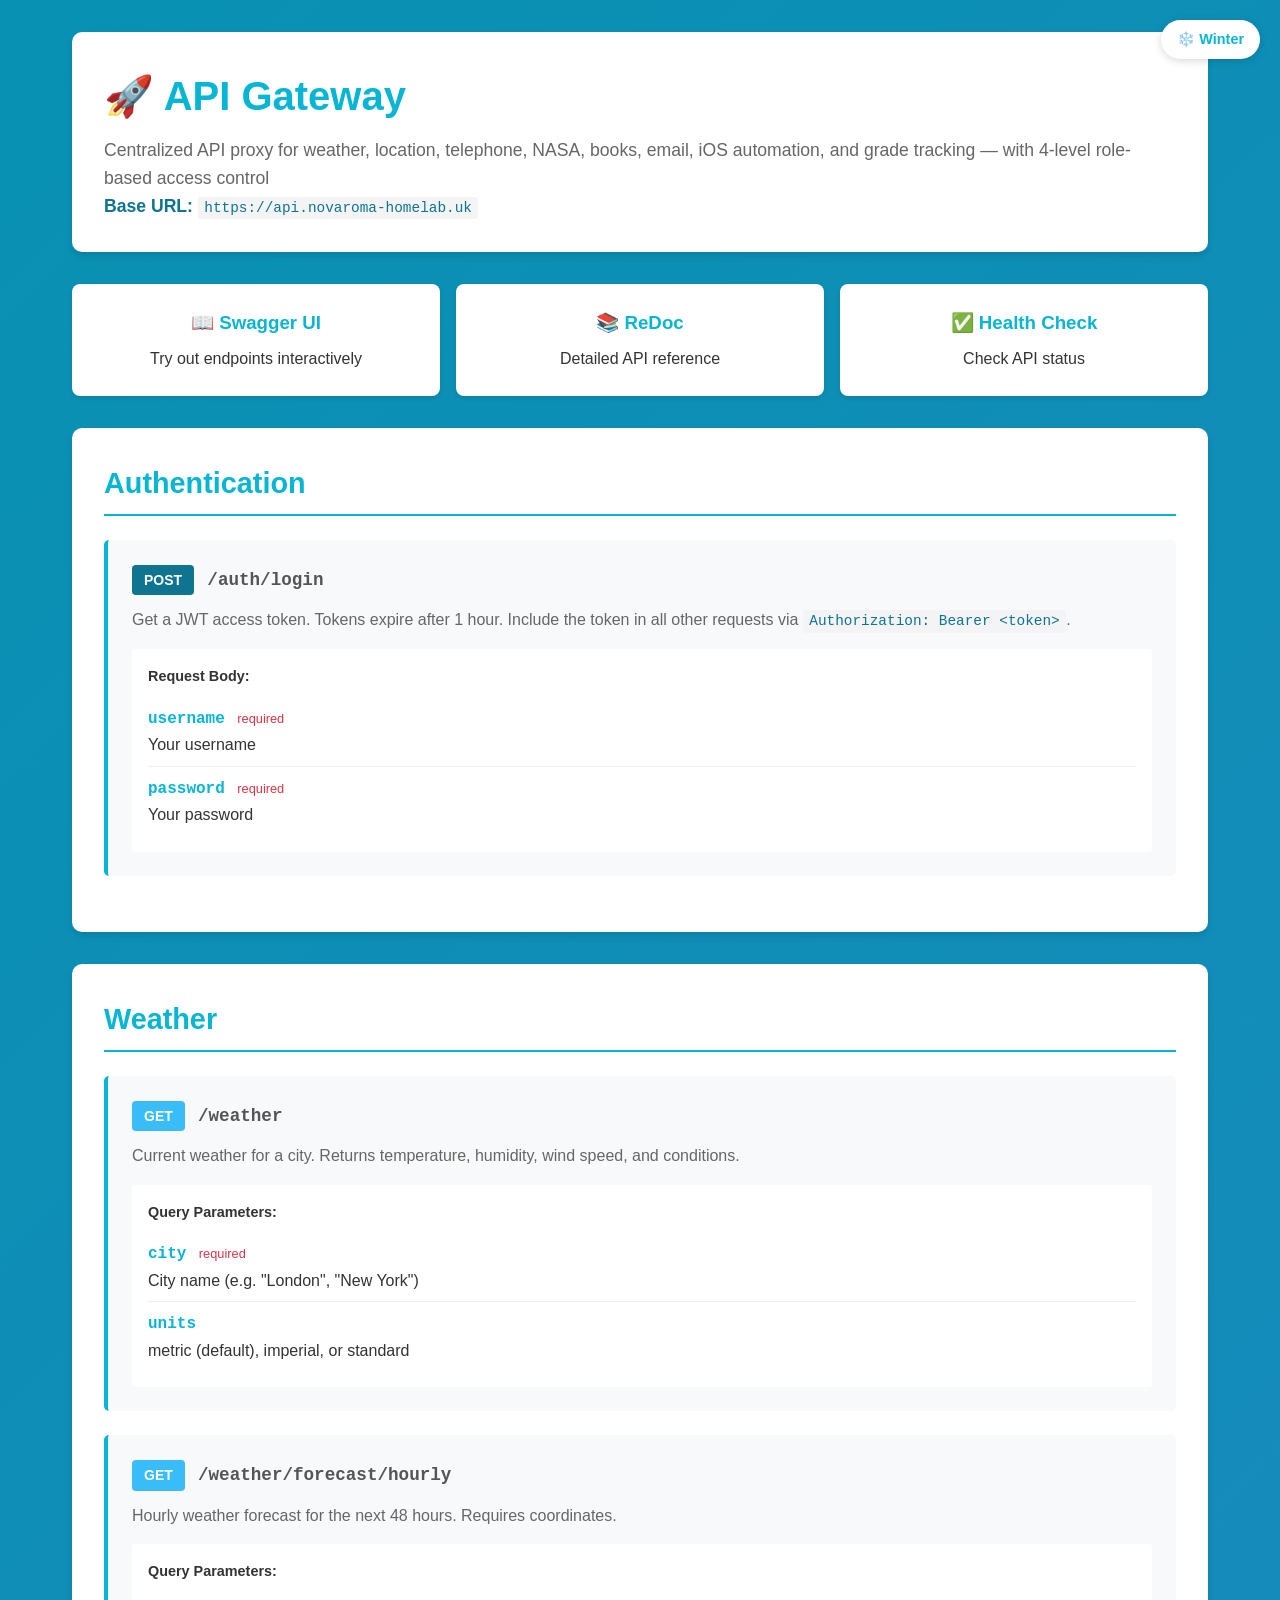
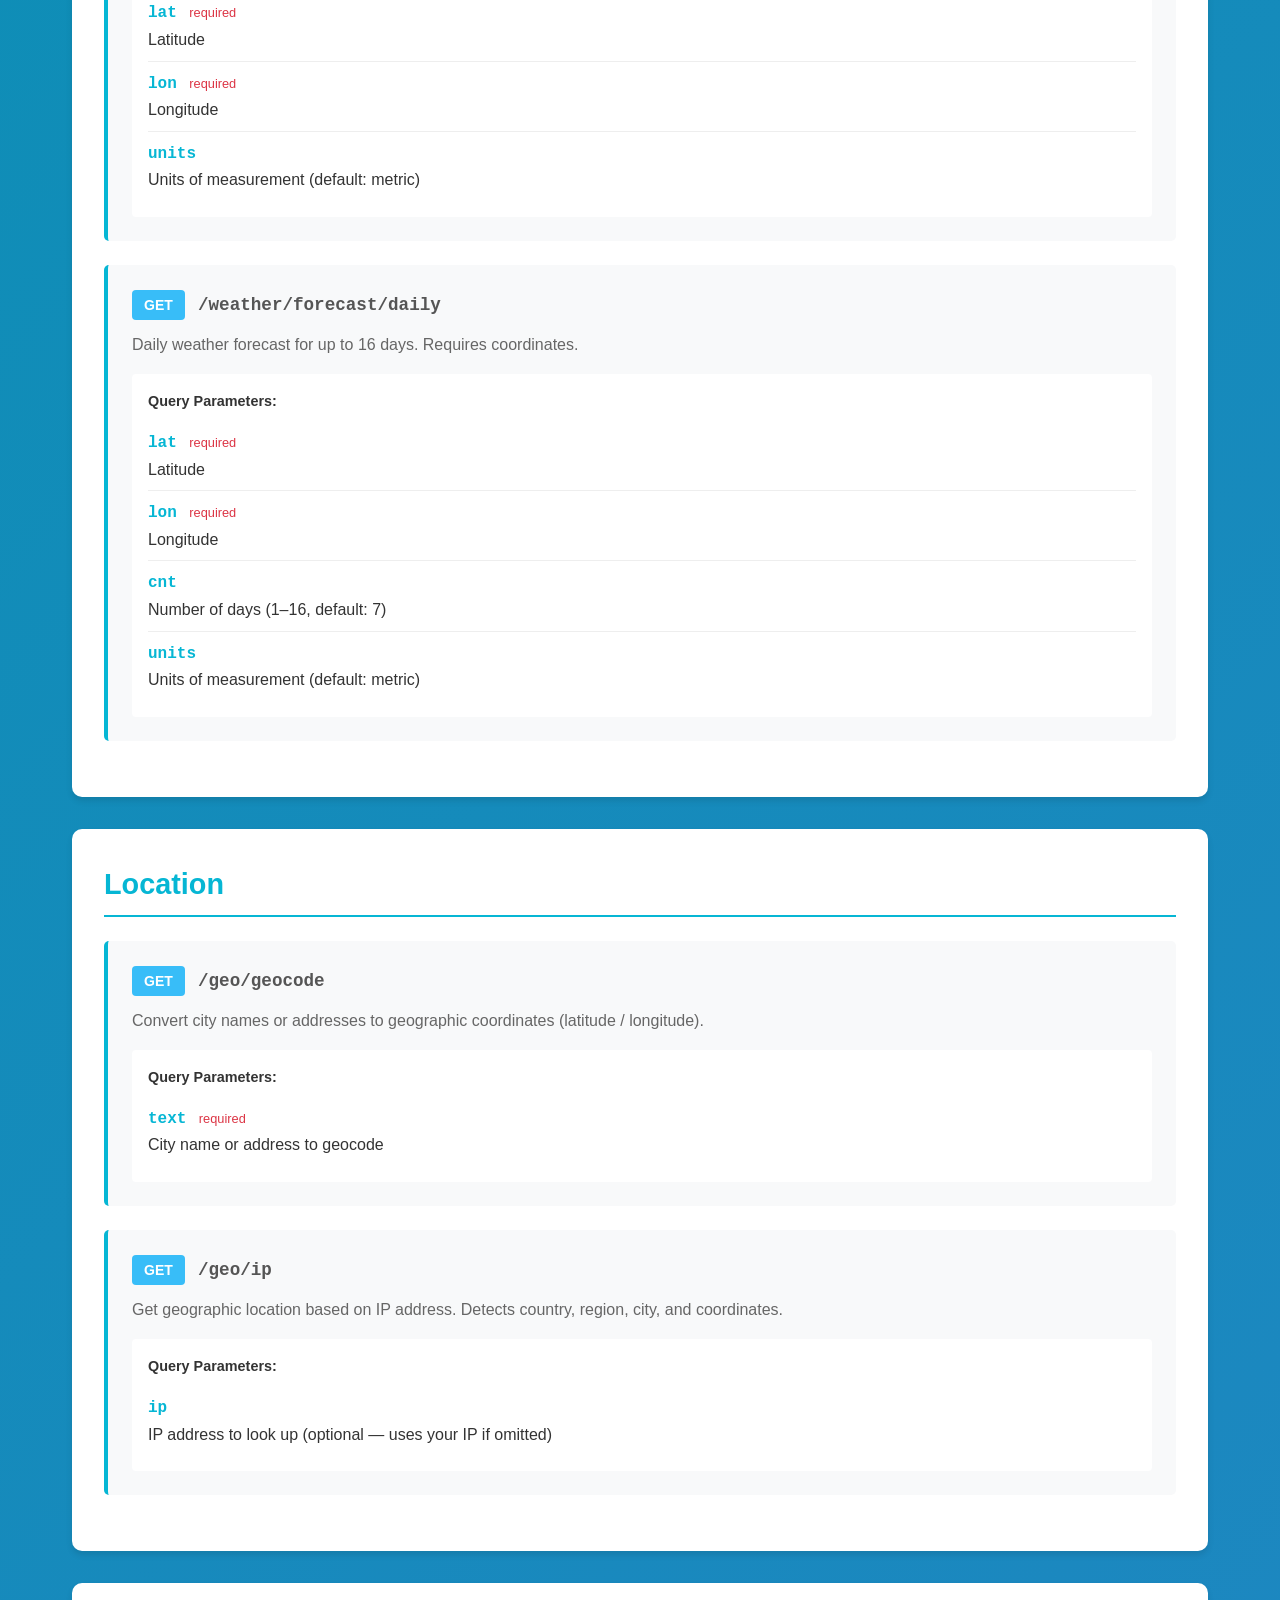
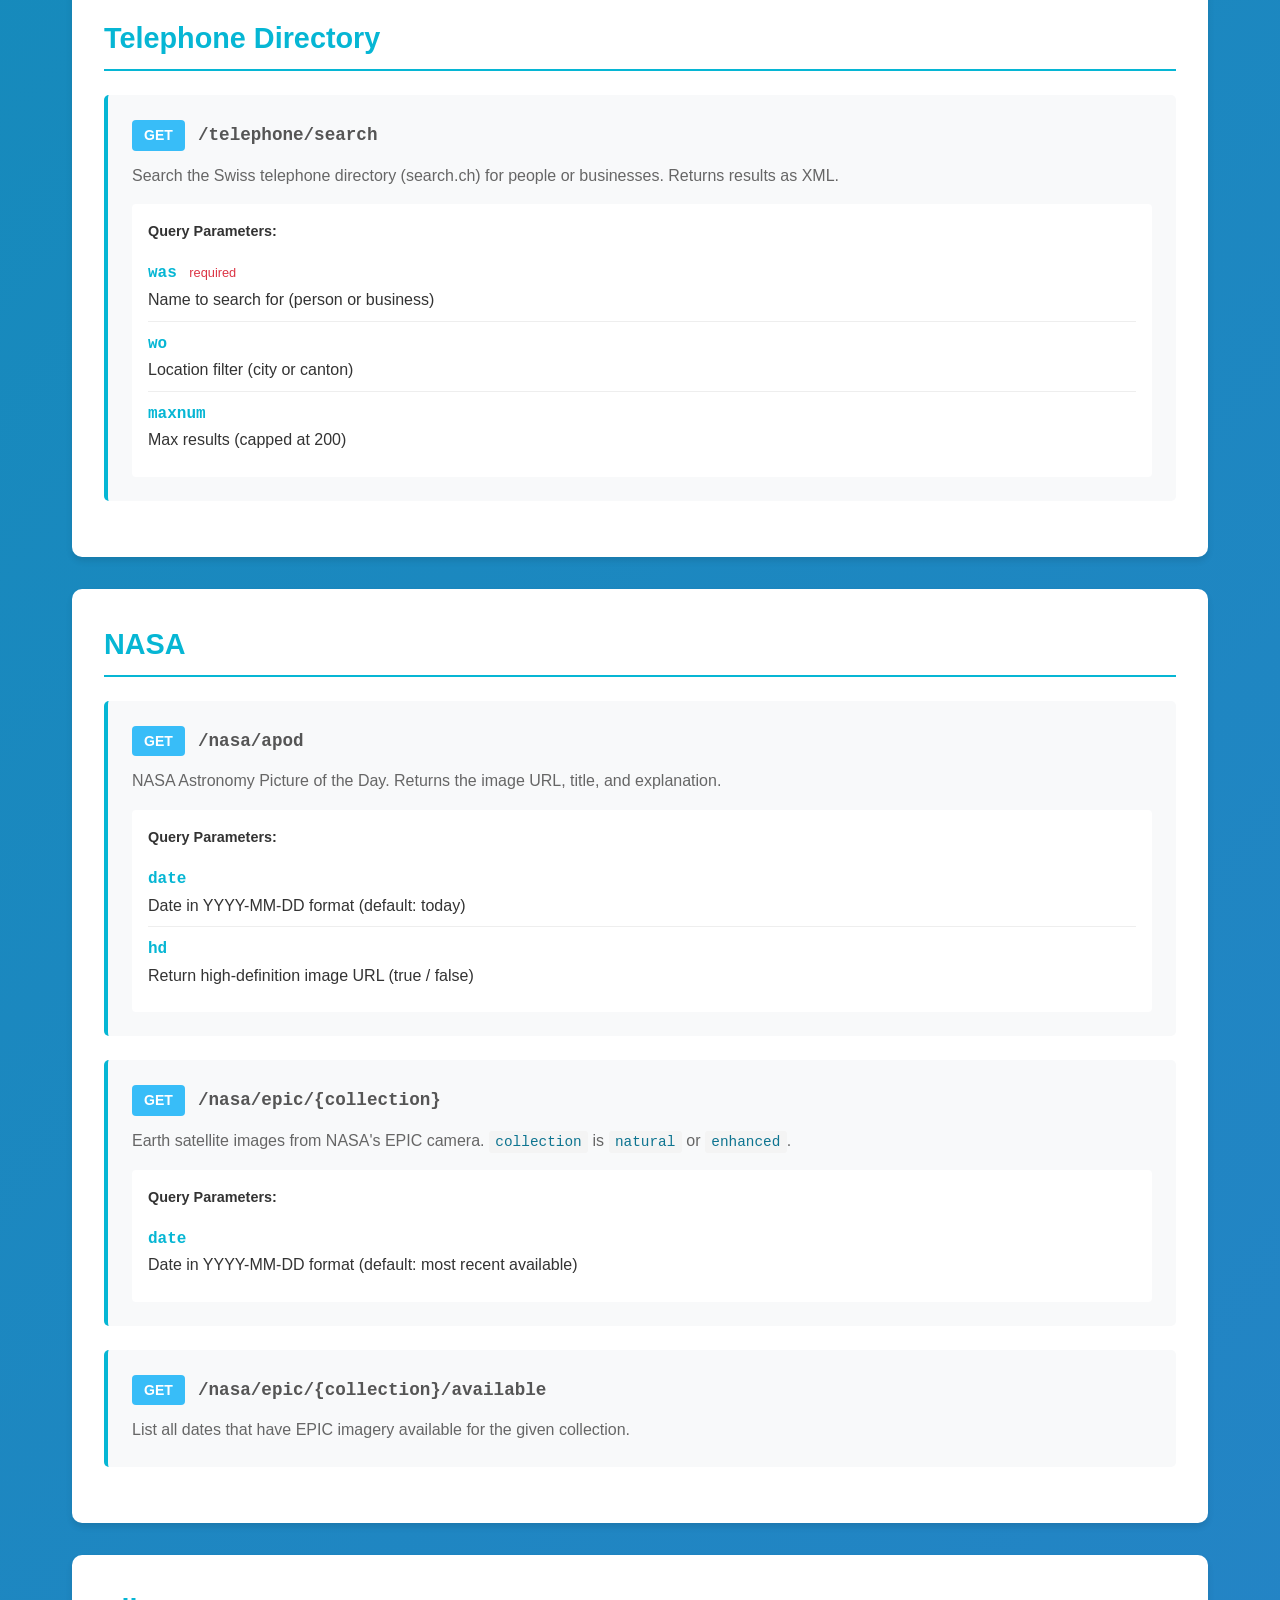
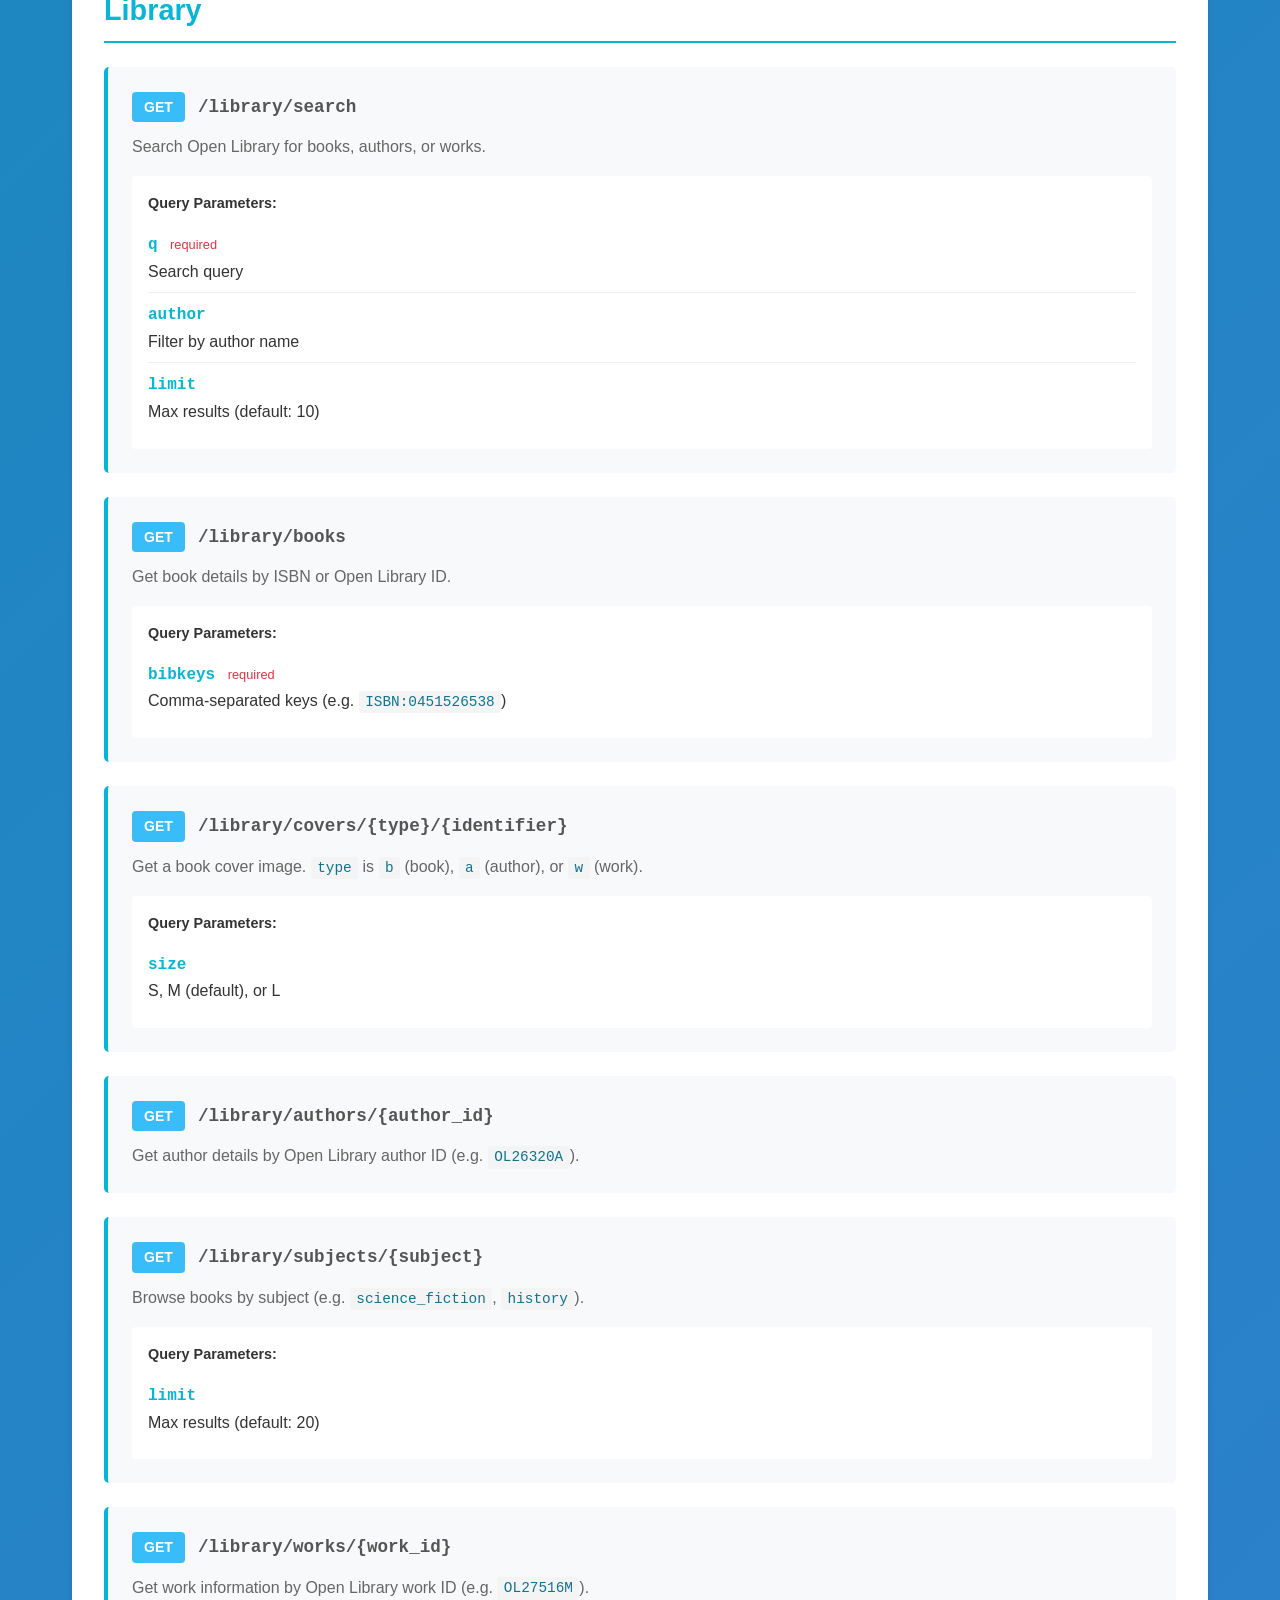
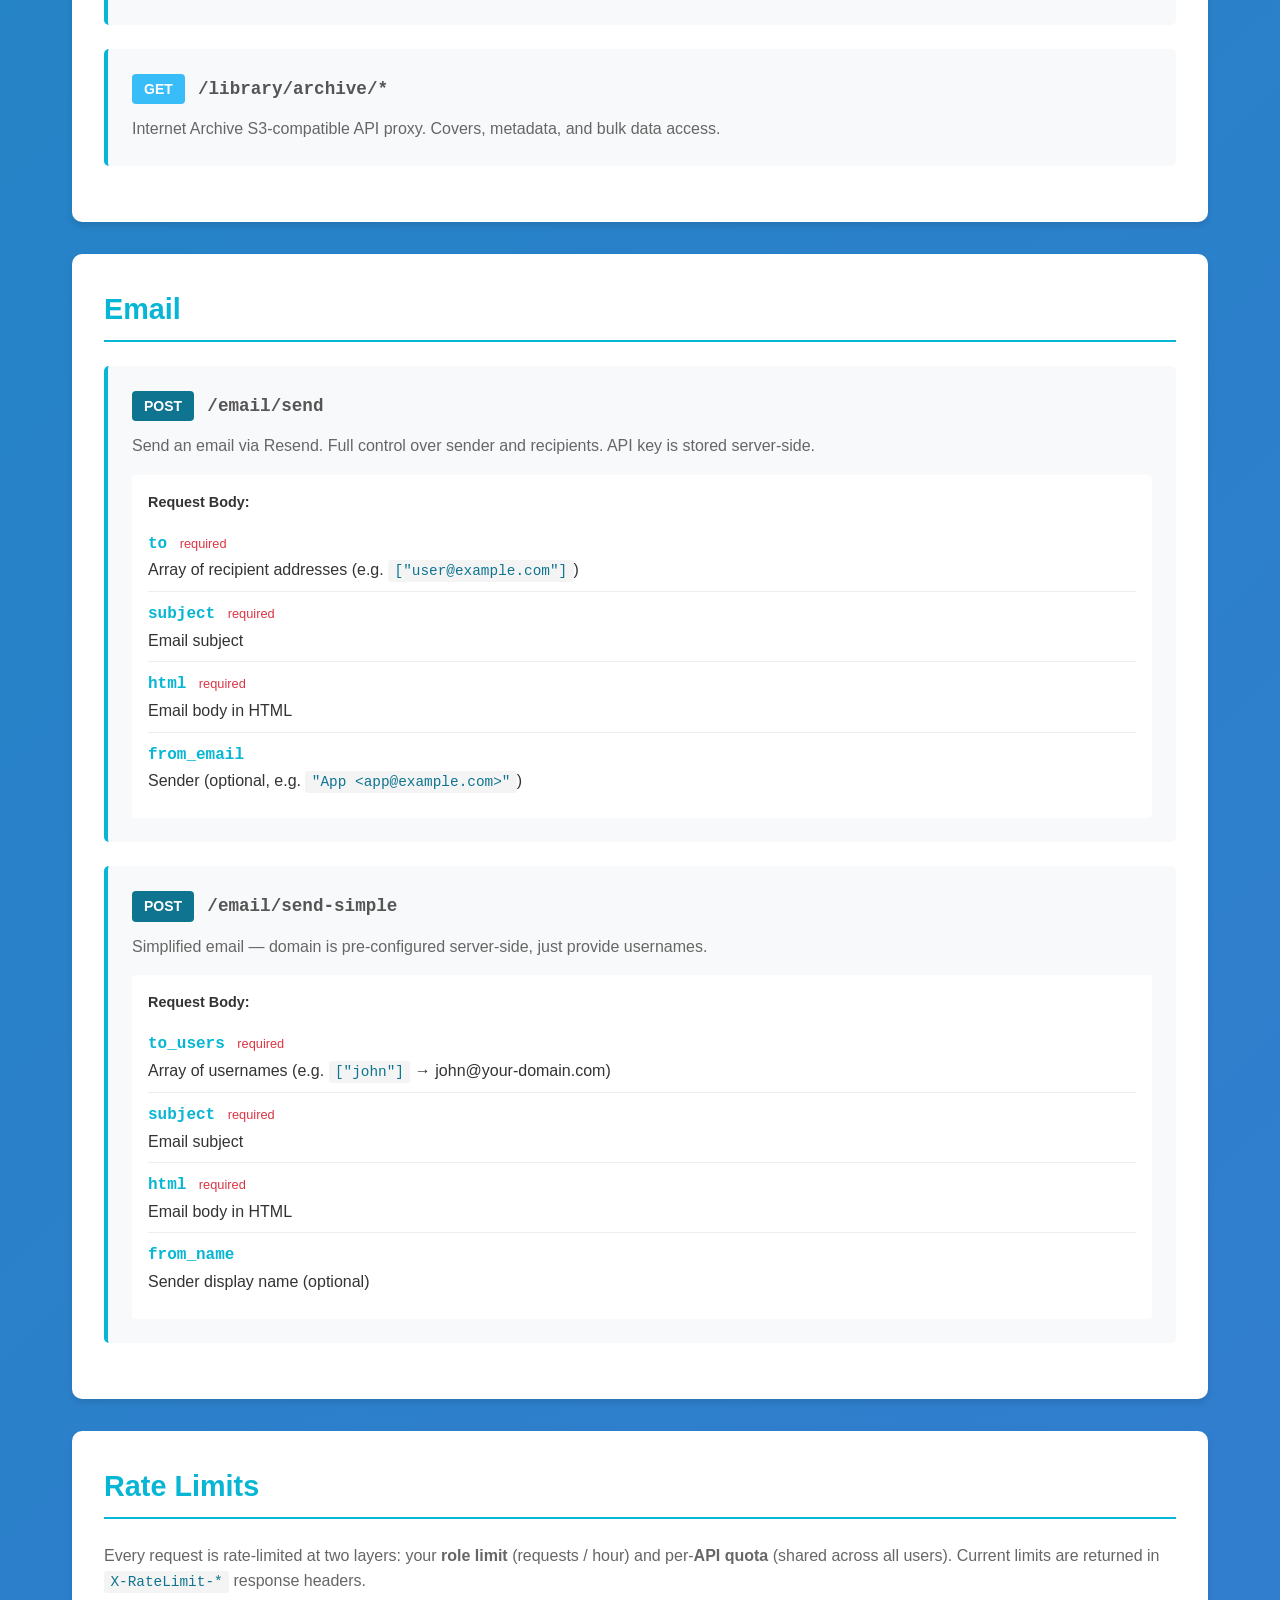
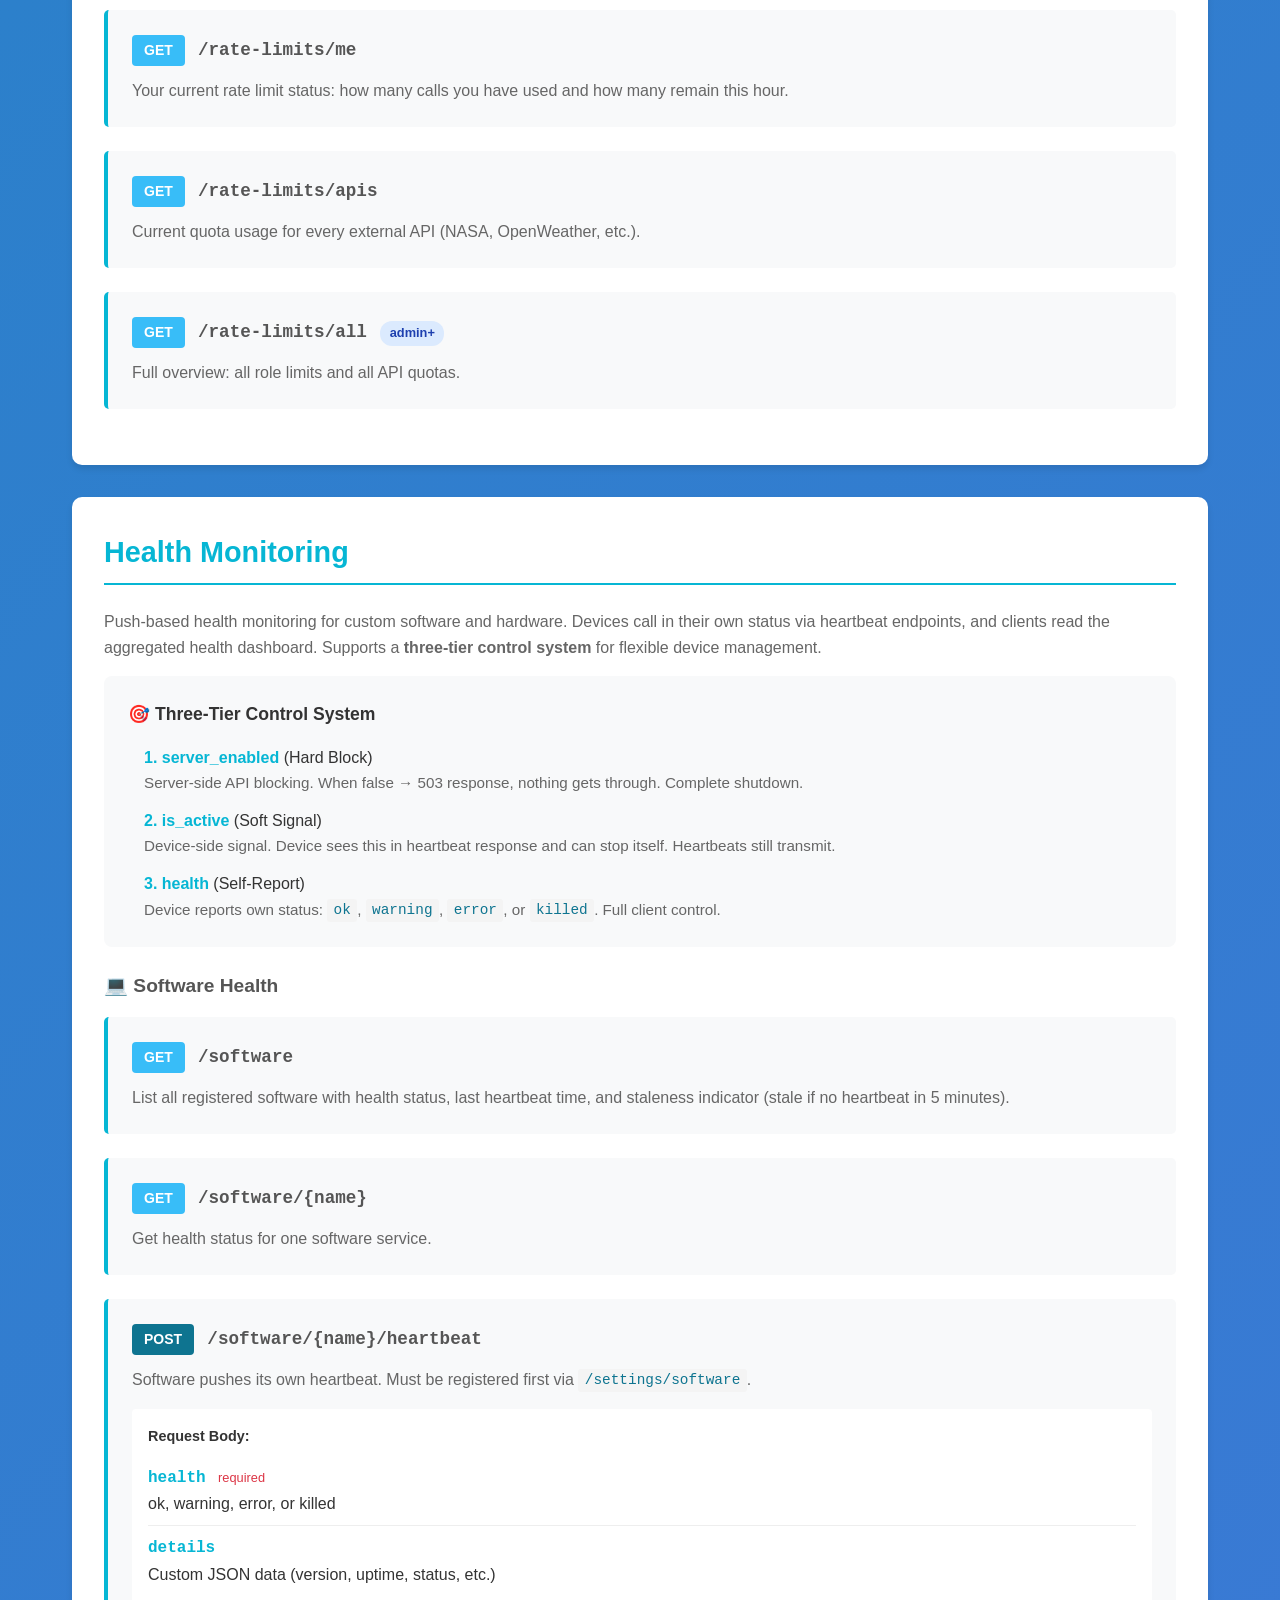
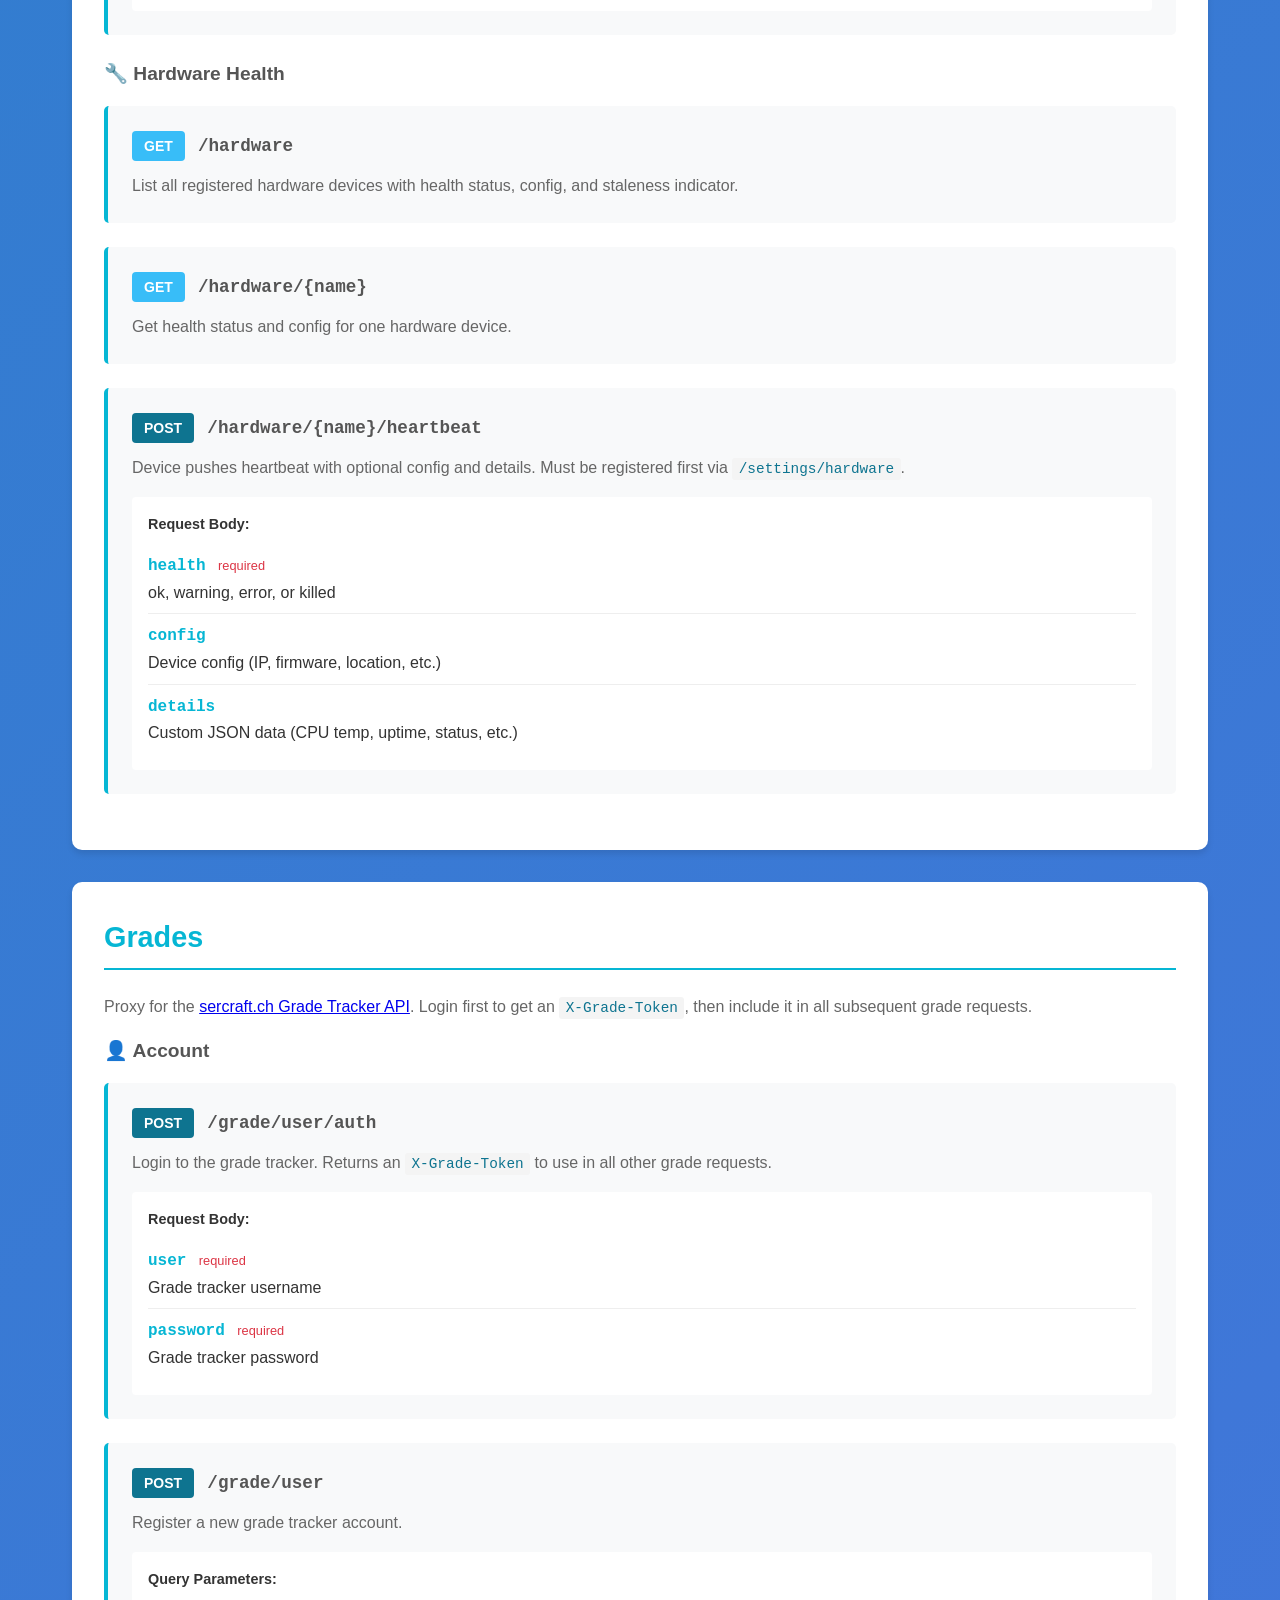
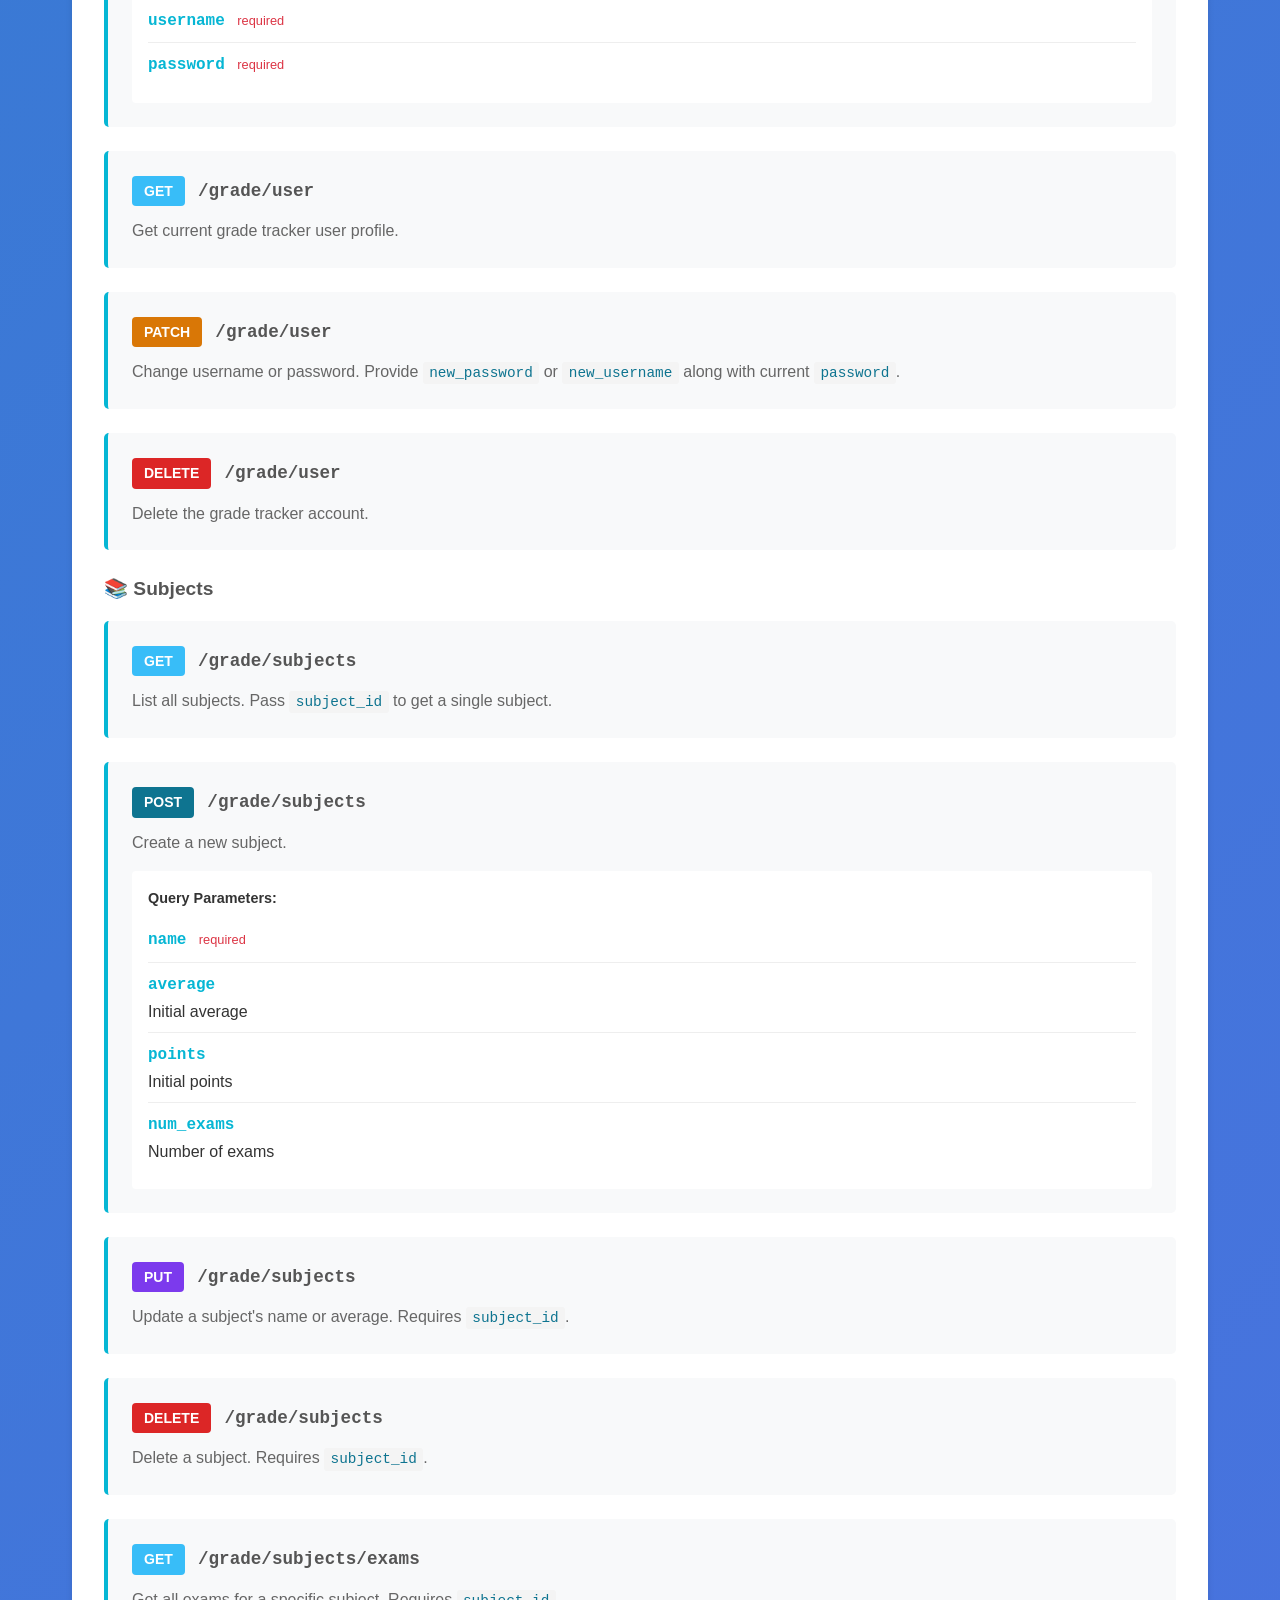
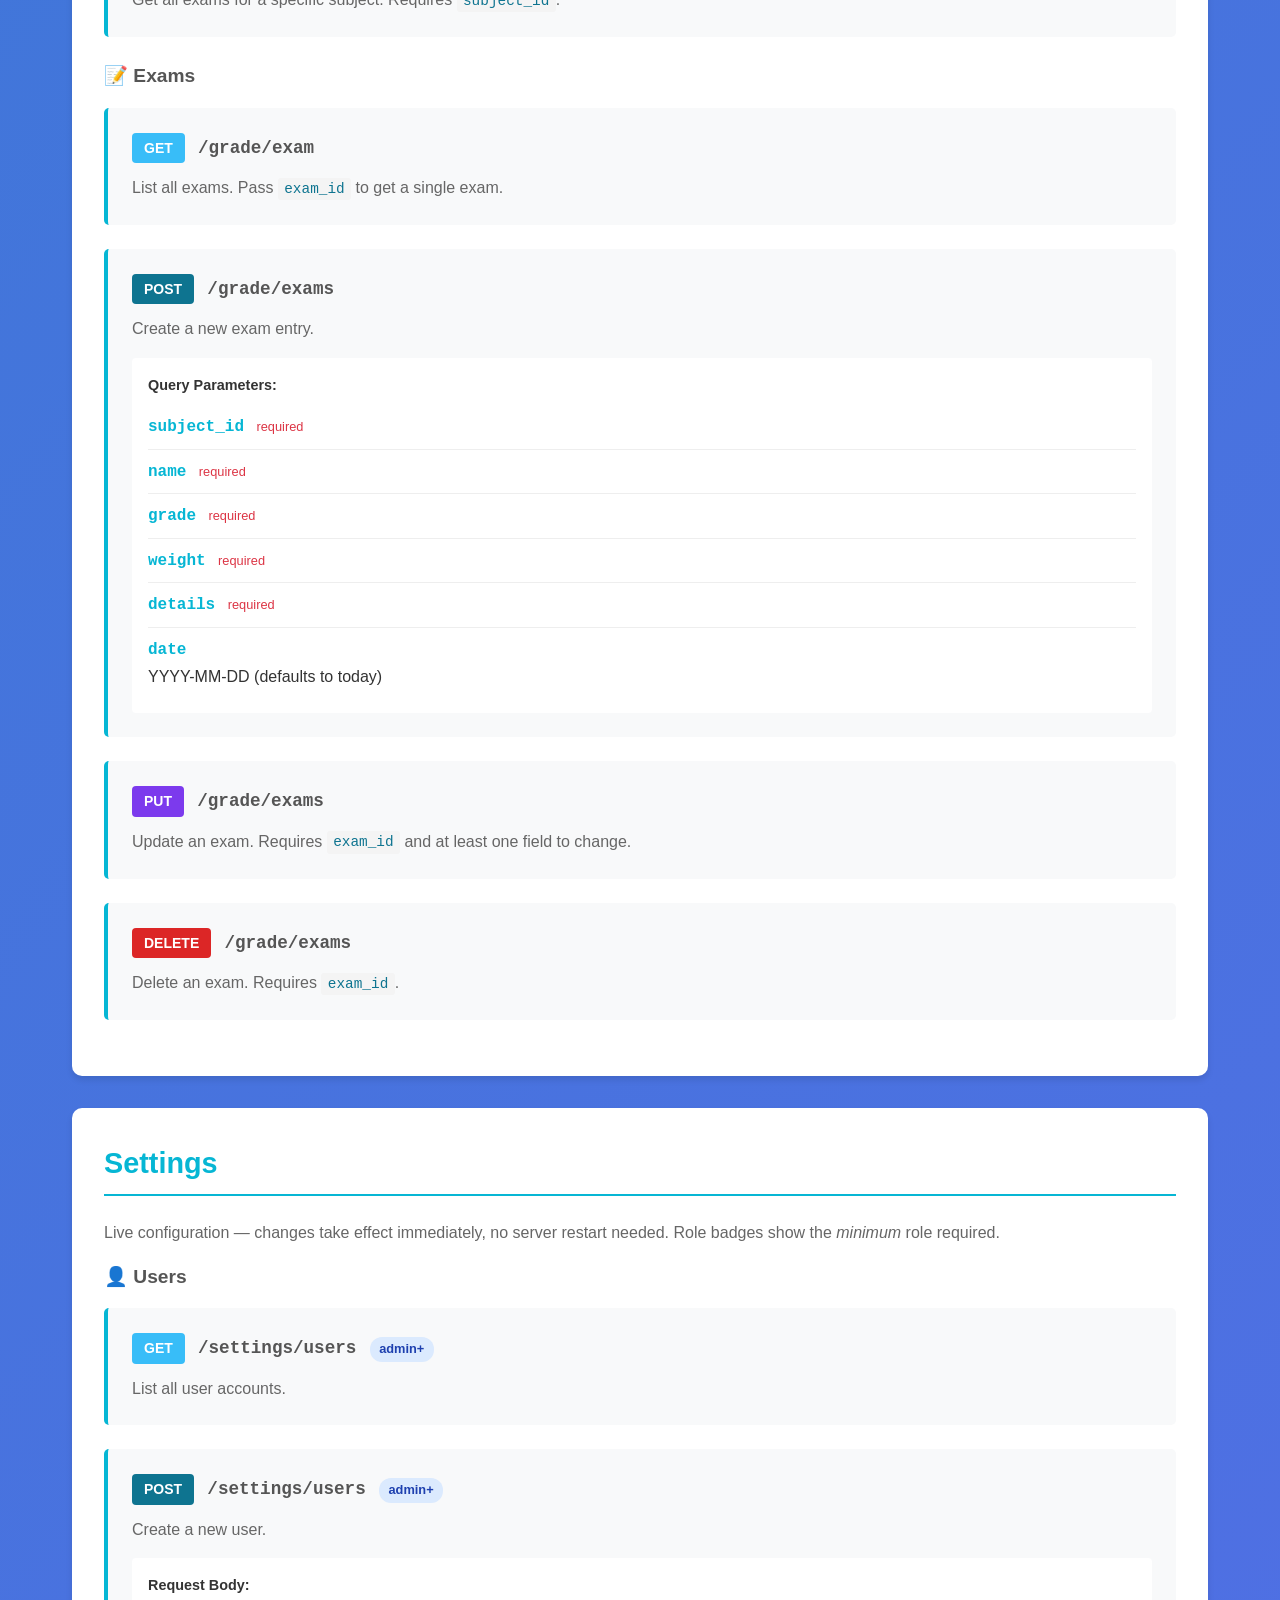
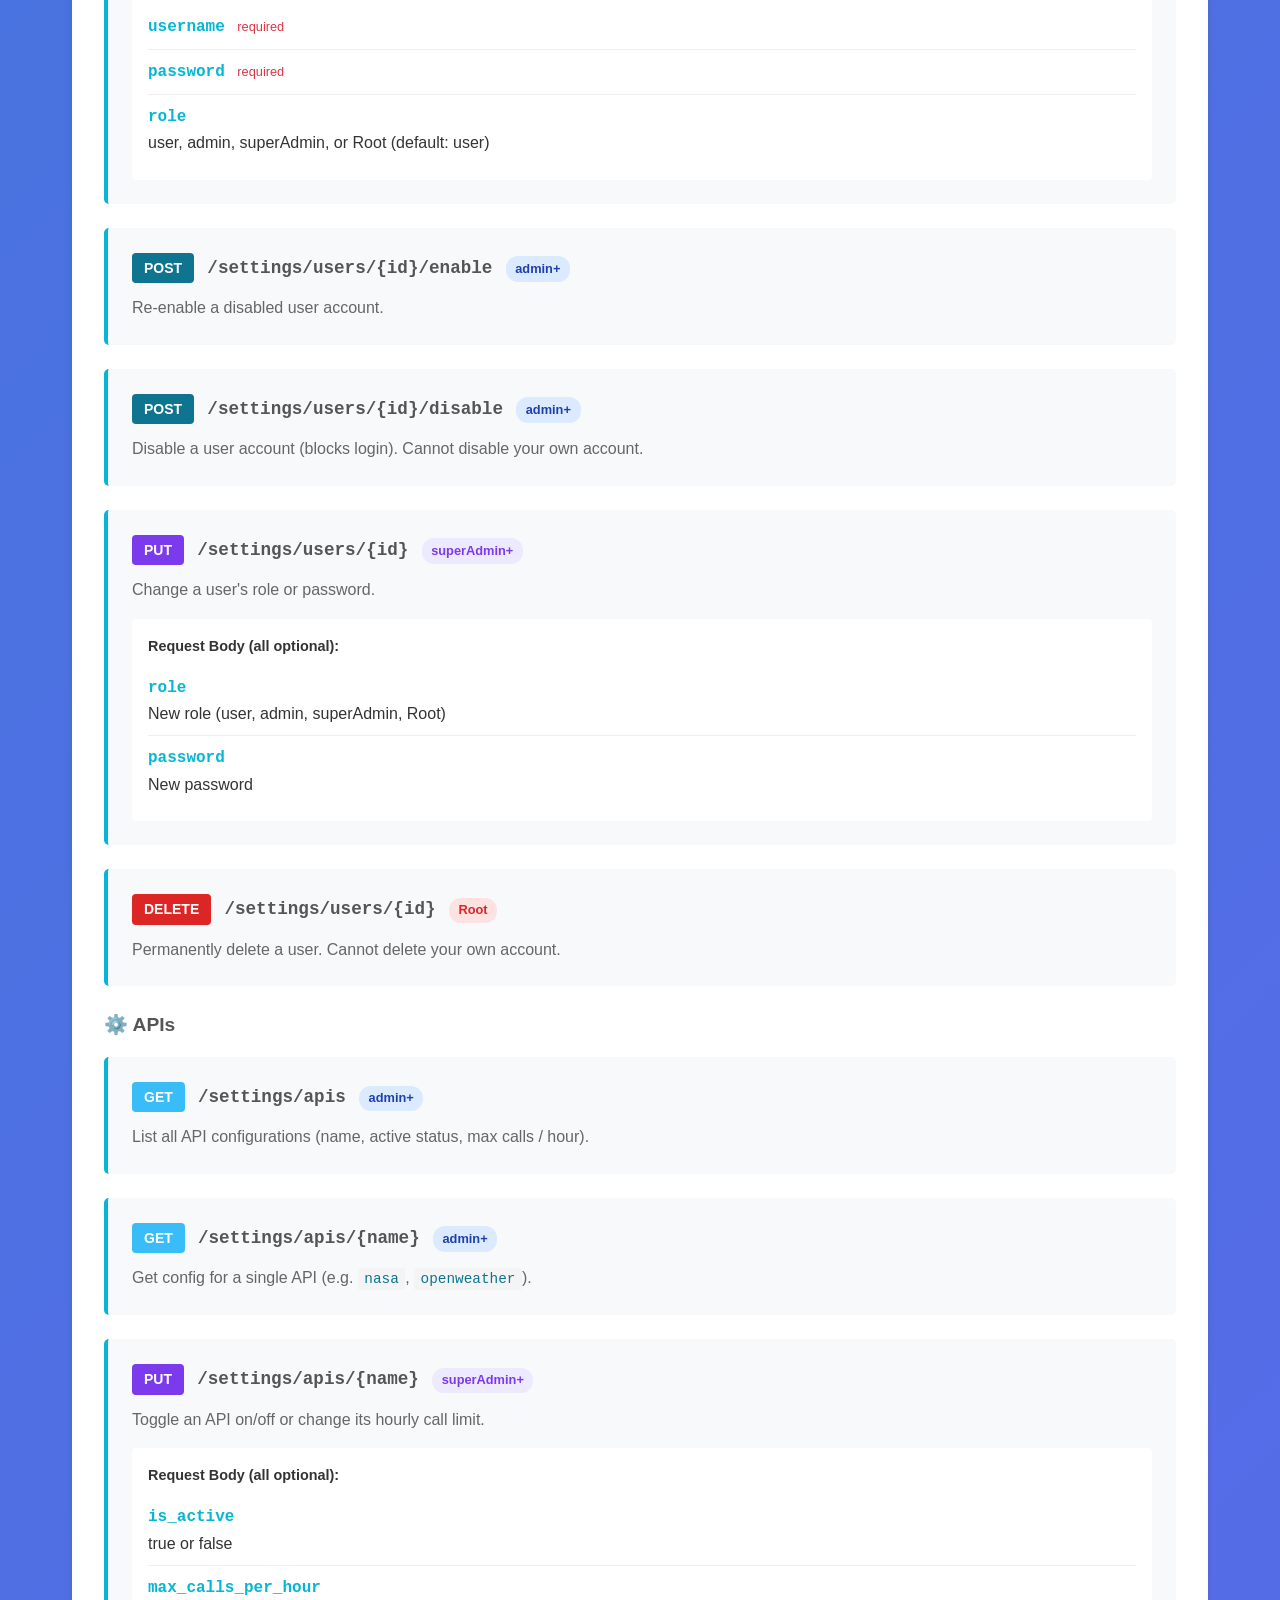
==== legacy/app/templates/index.html @ e7bedc19 "Move all project files into a `legacy` directory for restructuring." ====
<!DOCTYPE html>
<html lang="en">
<head>
    <meta charset="UTF-8">
    <meta name="viewport" content="width=device-width, initial-scale=1.0">
    <title>API Gateway Documentation</title>
    <style>
        * {
            margin: 0;
            padding: 0;
            box-sizing: border-box;
        }

        :root {
            --primary: #D97706;
            --primary-light: #FCD34D;
            --primary-dark: #B45309;
            --bg-gradient-start: #DC2626;
            --bg-gradient-end: #EA580C;
            --accent: #F59E0B;
        }

        /* Spring theme (March-May) */
        body.spring {
            --primary: #10B981;
            --primary-light: #6EE7B7;
            --primary-dark: #047857;
            --bg-gradient-start: #059669;
            --bg-gradient-end: #10B981;
            --accent: #34D399;
        }

        /* Summer theme (June-August) */
        body.summer {
            --primary: #3B82F6;
            --primary-light: #93C5FD;
            --primary-dark: #1E40AF;
            --bg-gradient-start: #0EA5E9;
            --bg-gradient-end: #8B5CF6;
            --accent: #06B6D4;
        }

        /* Autumn theme (September-November) */
        body.autumn {
            --primary: #D97706;
            --primary-light: #FCD34D;
            --primary-dark: #B45309;
            --bg-gradient-start: #DC2626;
            --bg-gradient-end: #EA580C;
            --accent: #F59E0B;
        }

        /* Winter theme (December-February) */
        body.winter {
            --primary: #06B6D4;
            --primary-light: #A5F3FC;
            --primary-dark: #0E7490;
            --bg-gradient-start: #0891B2;
            --bg-gradient-end: #6366F1;
            --accent: #38BDF8;
        }

        body {
            font-family: -apple-system, BlinkMacSystemFont, 'Segoe UI', Roboto, Oxygen, Ubuntu, Cantarell, sans-serif;
            line-height: 1.6;
            color: #333;
            background: linear-gradient(135deg, var(--bg-gradient-start) 0%, var(--bg-gradient-end) 100%);
            min-height: 100vh;
            transition: background 0.5s ease;
        }

        .container {
            max-width: 1200px;
            margin: 0 auto;
            padding: 2rem;
        }

        .season-indicator {
            position: fixed;
            top: 20px;
            right: 20px;
            background: white;
            padding: 0.5rem 1rem;
            border-radius: 20px;
            box-shadow: 0 2px 8px rgba(0,0,0,0.15);
            font-size: 0.9rem;
            font-weight: 600;
            color: var(--primary);
            z-index: 1000;
        }

        .header {
            background: white;
            border-radius: 10px;
            padding: 2rem;
            margin-bottom: 2rem;
            box-shadow: 0 4px 6px rgba(0,0,0,0.1);
            animation: fadeInUp 0.6s ease;
        }

        @keyframes fadeInUp {
            from {
                opacity: 0;
                transform: translateY(20px);
            }
            to {
                opacity: 1;
                transform: translateY(0);
            }
        }

        .header h1 {
            color: var(--primary);
            font-size: 2.5rem;
            margin-bottom: 0.5rem;
        }

        .header p {
            color: #666;
            font-size: 1.1rem;
        }

        .header p strong {
            color: var(--primary-dark);
        }

        .content {
            background: white;
            border-radius: 10px;
            padding: 2rem;
            margin-bottom: 2rem;
            box-shadow: 0 4px 6px rgba(0,0,0,0.1);
            animation: fadeInUp 0.6s ease;
        }

        .endpoint {
            background: #f8f9fa;
            border-left: 4px solid var(--primary);
            padding: 1.5rem;
            margin-bottom: 1.5rem;
            border-radius: 5px;
            transition: transform 0.2s ease, box-shadow 0.2s ease;
        }

        .endpoint:hover {
            transform: translateY(-2px);
            box-shadow: 0 4px 12px rgba(0,0,0,0.15);
        }

        .endpoint h3 {
            color: var(--primary);
            margin-bottom: 0.5rem;
        }

        .method {
            display: inline-block;
            padding: 0.25rem 0.75rem;
            border-radius: 4px;
            font-weight: bold;
            font-size: 0.875rem;
            margin-right: 0.5rem;
        }

        .method.get {
            background: var(--accent);
            color: white;
        }

        .method.post {
            background: var(--primary-dark);
            color: white;
        }

        .method.put {
            background: #7C3AED;
            color: white;
        }

        .method.delete {
            background: #DC2626;
            color: white;
        }

        .method.patch {
            background: #D97706;
            color: white;
        }

        .endpoint-path {
            font-family: 'Courier New', monospace;
            color: #555;
            font-size: 1.1rem;
        }

        .description {
            margin-top: 0.75rem;
            color: #666;
        }

        .params {
            margin-top: 1rem;
            padding: 1rem;
            background: white;
            border-radius: 4px;
        }

        .params h4 {
            color: #333;
            margin-bottom: 0.5rem;
            font-size: 0.9rem;
        }

        .param {
            padding: 0.5rem 0;
            border-bottom: 1px solid #eee;
        }

        .param:last-child {
            border-bottom: none;
        }

        .param-name {
            font-family: 'Courier New', monospace;
            color: var(--primary);
            font-weight: bold;
        }

        .param-required {
            color: #dc3545;
            font-size: 0.8rem;
            margin-left: 0.5rem;
        }

        .section-title {
            color: var(--primary);
            font-size: 1.8rem;
            margin-bottom: 1.5rem;
            padding-bottom: 0.5rem;
            border-bottom: 2px solid var(--primary);
        }

        .role-badge {
            display: inline-block;
            padding: 0.15rem 0.6rem;
            border-radius: 12px;
            font-size: 0.8rem;
            font-weight: 600;
            margin-left: 0.5rem;
        }

        .role-admin { background: #DBEAFE; color: #1E40AF; }
        .role-super { background: #EDE9FE; color: #7C3AED; }
        .role-root  { background: #FEE2E2; color: #DC2626; }

        .footer {
            background: white;
            border-radius: 10px;
            padding: 1.5rem;
            text-align: center;
            box-shadow: 0 4px 6px rgba(0,0,0,0.1);
            color: #666;
            animation: fadeInUp 0.6s ease;
        }

        .footer a {
            color: var(--primary);
            text-decoration: none;
            font-weight: bold;
            transition: color 0.2s ease;
        }

        .footer a:hover {
            color: var(--primary-dark);
            text-decoration: underline;
        }

        .quick-links {
            display: flex;
            gap: 1rem;
            margin-bottom: 2rem;
            flex-wrap: wrap;
        }

        .quick-link {
            flex: 1;
            min-width: 250px;
            background: white;
            padding: 1.5rem;
            border-radius: 8px;
            text-align: center;
            box-shadow: 0 2px 4px rgba(0,0,0,0.1);
            text-decoration: none;
            color: #333;
            transition: transform 0.2s ease, box-shadow 0.2s ease;
            animation: fadeInUp 0.6s ease;
        }

        .quick-link:hover {
            transform: translateY(-4px);
            box-shadow: 0 6px 12px rgba(0,0,0,0.15);
        }

        .quick-link h3 {
            color: var(--primary);
            margin-bottom: 0.5rem;
        }

        code {
            background: #f4f4f4;
            padding: 0.2rem 0.4rem;
            border-radius: 3px;
            font-family: 'Courier New', monospace;
            font-size: 0.9rem;
            color: var(--primary-dark);
        }

        @media (max-width: 768px) {
            .container {
                padding: 1rem;
            }

            .header h1 {
                font-size: 2rem;
            }

            .quick-links {
                flex-direction: column;
            }

            .quick-link {
                min-width: 100%;
            }
        }
    </style>
</head>
<body>
    <div class="season-indicator" id="seasonIndicator">🍂 Autumn</div>

    <div class="container">
        <div class="header">
            <h1>🚀 API Gateway</h1>
            <p>Centralized API proxy for weather, location, telephone, NASA, books, email, iOS automation, and grade tracking — with 4-level role-based access control</p>
            <p><strong>Base URL:</strong> <code>https://api.novaroma-homelab.uk</code></p>
        </div>

        <div class="quick-links">
            <a href="/docs" class="quick-link">
                <h3>📖 Swagger UI</h3>
                <p>Try out endpoints interactively</p>
            </a>
            <a href="/redoc" class="quick-link">
                <h3>📚 ReDoc</h3>
                <p>Detailed API reference</p>
            </a>
            <a href="/health" class="quick-link">
                <h3>✅ Health Check</h3>
                <p>Check API status</p>
            </a>
        </div>

        <!-- ============================================================ -->
        <!-- AUTHENTICATION                                                -->
        <!-- ============================================================ -->
        <div class="content">
            <h2 class="section-title">Authentication</h2>

            <div class="endpoint">
                <h3>
                    <span class="method post">POST</span>
                    <span class="endpoint-path">/auth/login</span>
                </h3>
                <p class="description">
                    Get a JWT access token. Tokens expire after 1 hour. Include the token in all other requests via <code>Authorization: Bearer &lt;token&gt;</code>.
                </p>
                <div class="params">
                    <h4>Request Body:</h4>
                    <div class="param">
                        <span class="param-name">username</span>
                        <span class="param-required">required</span>
                        <p>Your username</p>
                    </div>
                    <div class="param">
                        <span class="param-name">password</span>
                        <span class="param-required">required</span>
                        <p>Your password</p>
                    </div>
                </div>
            </div>
        </div>

        <!-- ============================================================ -->
        <!-- WEATHER                                                       -->
        <!-- ============================================================ -->
        <div class="content">
            <h2 class="section-title">Weather</h2>

            <div class="endpoint">
                <h3>
                    <span class="method get">GET</span>
                    <span class="endpoint-path">/weather</span>
                </h3>
                <p class="description">
                    Current weather for a city. Returns temperature, humidity, wind speed, and conditions.
                </p>
                <div class="params">
                    <h4>Query Parameters:</h4>
                    <div class="param">
                        <span class="param-name">city</span>
                        <span class="param-required">required</span>
                        <p>City name (e.g. "London", "New York")</p>
                    </div>
                    <div class="param">
                        <span class="param-name">units</span>
                        <p>metric (default), imperial, or standard</p>
                    </div>
                </div>
            </div>

            <div class="endpoint">
                <h3>
                    <span class="method get">GET</span>
                    <span class="endpoint-path">/weather/forecast/hourly</span>
                </h3>
                <p class="description">
                    Hourly weather forecast for the next 48 hours. Requires coordinates.
                </p>
                <div class="params">
                    <h4>Query Parameters:</h4>
                    <div class="param">
                        <span class="param-name">lat</span>
                        <span class="param-required">required</span>
                        <p>Latitude</p>
                    </div>
                    <div class="param">
                        <span class="param-name">lon</span>
                        <span class="param-required">required</span>
                        <p>Longitude</p>
                    </div>
                    <div class="param">
                        <span class="param-name">units</span>
                        <p>Units of measurement (default: metric)</p>
                    </div>
                </div>
            </div>

            <div class="endpoint">
                <h3>
                    <span class="method get">GET</span>
                    <span class="endpoint-path">/weather/forecast/daily</span>
                </h3>
                <p class="description">
                    Daily weather forecast for up to 16 days. Requires coordinates.
                </p>
                <div class="params">
                    <h4>Query Parameters:</h4>
                    <div class="param">
                        <span class="param-name">lat</span>
                        <span class="param-required">required</span>
                        <p>Latitude</p>
                    </div>
                    <div class="param">
                        <span class="param-name">lon</span>
                        <span class="param-required">required</span>
                        <p>Longitude</p>
                    </div>
                    <div class="param">
                        <span class="param-name">cnt</span>
                        <p>Number of days (1–16, default: 7)</p>
                    </div>
                    <div class="param">
                        <span class="param-name">units</span>
                        <p>Units of measurement (default: metric)</p>
                    </div>
                </div>
            </div>
        </div>

        <!-- ============================================================ -->
        <!-- LOCATION                                                      -->
        <!-- ============================================================ -->
        <div class="content">
            <h2 class="section-title">Location</h2>

            <div class="endpoint">
                <h3>
                    <span class="method get">GET</span>
                    <span class="endpoint-path">/geo/geocode</span>
                </h3>
                <p class="description">
                    Convert city names or addresses to geographic coordinates (latitude / longitude).
                </p>
                <div class="params">
                    <h4>Query Parameters:</h4>
                    <div class="param">
                        <span class="param-name">text</span>
                        <span class="param-required">required</span>
                        <p>City name or address to geocode</p>
                    </div>
                </div>
            </div>

            <div class="endpoint">
                <h3>
                    <span class="method get">GET</span>
                    <span class="endpoint-path">/geo/ip</span>
                </h3>
                <p class="description">
                    Get geographic location based on IP address. Detects country, region, city, and coordinates.
                </p>
                <div class="params">
                    <h4>Query Parameters:</h4>
                    <div class="param">
                        <span class="param-name">ip</span>
                        <p>IP address to look up (optional — uses your IP if omitted)</p>
                    </div>
                </div>
            </div>
        </div>

        <!-- ============================================================ -->
        <!-- TELEPHONE                                                     -->
        <!-- ============================================================ -->
        <div class="content">
            <h2 class="section-title">Telephone Directory</h2>

            <div class="endpoint">
                <h3>
                    <span class="method get">GET</span>
                    <span class="endpoint-path">/telephone/search</span>
                </h3>
                <p class="description">
                    Search the Swiss telephone directory (search.ch) for people or businesses. Returns results as XML.
                </p>
                <div class="params">
                    <h4>Query Parameters:</h4>
                    <div class="param">
                        <span class="param-name">was</span>
                        <span class="param-required">required</span>
                        <p>Name to search for (person or business)</p>
                    </div>
                    <div class="param">
                        <span class="param-name">wo</span>
                        <p>Location filter (city or canton)</p>
                    </div>
                    <div class="param">
                        <span class="param-name">maxnum</span>
                        <p>Max results (capped at 200)</p>
                    </div>
                </div>
            </div>
        </div>

        <!-- ============================================================ -->
        <!-- NASA                                                          -->
        <!-- ============================================================ -->
        <div class="content">
            <h2 class="section-title">NASA</h2>

            <div class="endpoint">
                <h3>
                    <span class="method get">GET</span>
                    <span class="endpoint-path">/nasa/apod</span>
                </h3>
                <p class="description">
                    NASA Astronomy Picture of the Day. Returns the image URL, title, and explanation.
                </p>
                <div class="params">
                    <h4>Query Parameters:</h4>
                    <div class="param">
                        <span class="param-name">date</span>
                        <p>Date in YYYY-MM-DD format (default: today)</p>
                    </div>
                    <div class="param">
                        <span class="param-name">hd</span>
                        <p>Return high-definition image URL (true / false)</p>
                    </div>
                </div>
            </div>

            <div class="endpoint">
                <h3>
                    <span class="method get">GET</span>
                    <span class="endpoint-path">/nasa/epic/{collection}</span>
                </h3>
                <p class="description">
                    Earth satellite images from NASA's EPIC camera. <code>collection</code> is <code>natural</code> or <code>enhanced</code>.
                </p>
                <div class="params">
                    <h4>Query Parameters:</h4>
                    <div class="param">
                        <span class="param-name">date</span>
                        <p>Date in YYYY-MM-DD format (default: most recent available)</p>
                    </div>
                </div>
            </div>

            <div class="endpoint">
                <h3>
                    <span class="method get">GET</span>
                    <span class="endpoint-path">/nasa/epic/{collection}/available</span>
                </h3>
                <p class="description">
                    List all dates that have EPIC imagery available for the given collection.
                </p>
            </div>
        </div>

        <!-- ============================================================ -->
        <!-- LIBRARY                                                       -->
        <!-- ============================================================ -->
        <div class="content">
            <h2 class="section-title">Library</h2>

            <div class="endpoint">
                <h3>
                    <span class="method get">GET</span>
                    <span class="endpoint-path">/library/search</span>
                </h3>
                <p class="description">
                    Search Open Library for books, authors, or works.
                </p>
                <div class="params">
                    <h4>Query Parameters:</h4>
                    <div class="param">
                        <span class="param-name">q</span>
                        <span class="param-required">required</span>
                        <p>Search query</p>
                    </div>
                    <div class="param">
                        <span class="param-name">author</span>
                        <p>Filter by author name</p>
                    </div>
                    <div class="param">
                        <span class="param-name">limit</span>
                        <p>Max results (default: 10)</p>
                    </div>
                </div>
            </div>

            <div class="endpoint">
                <h3>
                    <span class="method get">GET</span>
                    <span class="endpoint-path">/library/books</span>
                </h3>
                <p class="description">
                    Get book details by ISBN or Open Library ID.
                </p>
                <div class="params">
                    <h4>Query Parameters:</h4>
                    <div class="param">
                        <span class="param-name">bibkeys</span>
                        <span class="param-required">required</span>
                        <p>Comma-separated keys (e.g. <code>ISBN:0451526538</code>)</p>
                    </div>
                </div>
            </div>

            <div class="endpoint">
                <h3>
                    <span class="method get">GET</span>
                    <span class="endpoint-path">/library/covers/{type}/{identifier}</span>
                </h3>
                <p class="description">
                    Get a book cover image. <code>type</code> is <code>b</code> (book), <code>a</code> (author), or <code>w</code> (work).
                </p>
                <div class="params">
                    <h4>Query Parameters:</h4>
                    <div class="param">
                        <span class="param-name">size</span>
                        <p>S, M (default), or L</p>
                    </div>
                </div>
            </div>

            <div class="endpoint">
                <h3>
                    <span class="method get">GET</span>
                    <span class="endpoint-path">/library/authors/{author_id}</span>
                </h3>
                <p class="description">
                    Get author details by Open Library author ID (e.g. <code>OL26320A</code>).
                </p>
            </div>

            <div class="endpoint">
                <h3>
                    <span class="method get">GET</span>
                    <span class="endpoint-path">/library/subjects/{subject}</span>
                </h3>
                <p class="description">
                    Browse books by subject (e.g. <code>science_fiction</code>, <code>history</code>).
                </p>
                <div class="params">
                    <h4>Query Parameters:</h4>
                    <div class="param">
                        <span class="param-name">limit</span>
                        <p>Max results (default: 20)</p>
                    </div>
                </div>
            </div>

            <div class="endpoint">
                <h3>
                    <span class="method get">GET</span>
                    <span class="endpoint-path">/library/works/{work_id}</span>
                </h3>
                <p class="description">
                    Get work information by Open Library work ID (e.g. <code>OL27516M</code>).
                </p>
            </div>

            <div class="endpoint">
                <h3>
                    <span class="method get">GET</span>
                    <span class="endpoint-path">/library/archive/*</span>
                </h3>
                <p class="description">
                    Internet Archive S3-compatible API proxy. Covers, metadata, and bulk data access.
                </p>
            </div>
        </div>

        <!-- ============================================================ -->
        <!-- EMAIL                                                         -->
        <!-- ============================================================ -->
        <div class="content">
            <h2 class="section-title">Email</h2>

            <div class="endpoint">
                <h3>
                    <span class="method post">POST</span>
                    <span class="endpoint-path">/email/send</span>
                </h3>
                <p class="description">
                    Send an email via Resend. Full control over sender and recipients. API key is stored server-side.
                </p>
                <div class="params">
                    <h4>Request Body:</h4>
                    <div class="param">
                        <span class="param-name">to</span>
                        <span class="param-required">required</span>
                        <p>Array of recipient addresses (e.g. <code>["user@example.com"]</code>)</p>
                    </div>
                    <div class="param">
                        <span class="param-name">subject</span>
                        <span class="param-required">required</span>
                        <p>Email subject</p>
                    </div>
                    <div class="param">
                        <span class="param-name">html</span>
                        <span class="param-required">required</span>
                        <p>Email body in HTML</p>
                    </div>
                    <div class="param">
                        <span class="param-name">from_email</span>
                        <p>Sender (optional, e.g. <code>"App &lt;app@example.com&gt;"</code>)</p>
                    </div>
                </div>
            </div>

            <div class="endpoint">
                <h3>
                    <span class="method post">POST</span>
                    <span class="endpoint-path">/email/send-simple</span>
                </h3>
                <p class="description">
                    Simplified email — domain is pre-configured server-side, just provide usernames.
                </p>
                <div class="params">
                    <h4>Request Body:</h4>
                    <div class="param">
                        <span class="param-name">to_users</span>
                        <span class="param-required">required</span>
                        <p>Array of usernames (e.g. <code>["john"]</code> → john@your-domain.com)</p>
                    </div>
                    <div class="param">
                        <span class="param-name">subject</span>
                        <span class="param-required">required</span>
                        <p>Email subject</p>
                    </div>
                    <div class="param">
                        <span class="param-name">html</span>
                        <span class="param-required">required</span>
                        <p>Email body in HTML</p>
                    </div>
                    <div class="param">
                        <span class="param-name">from_name</span>
                        <p>Sender display name (optional)</p>
                    </div>
                </div>
            </div>
        </div>

        <!-- ============================================================ -->
        <!-- RATE LIMITS                                                   -->
        <!-- ============================================================ -->
        <div class="content">
            <h2 class="section-title">Rate Limits</h2>
            <p style="color: #666; margin-bottom: 1rem;">
                Every request is rate-limited at two layers: your <strong>role limit</strong> (requests / hour) and per-<strong>API quota</strong> (shared across all users). Current limits are returned in <code>X-RateLimit-*</code> response headers.
            </p>

            <div class="endpoint">
                <h3>
                    <span class="method get">GET</span>
                    <span class="endpoint-path">/rate-limits/me</span>
                </h3>
                <p class="description">
                    Your current rate limit status: how many calls you have used and how many remain this hour.
                </p>
            </div>

            <div class="endpoint">
                <h3>
                    <span class="method get">GET</span>
                    <span class="endpoint-path">/rate-limits/apis</span>
                </h3>
                <p class="description">
                    Current quota usage for every external API (NASA, OpenWeather, etc.).
                </p>
            </div>

            <div class="endpoint">
                <h3>
                    <span class="method get">GET</span>
                    <span class="endpoint-path">/rate-limits/all</span>
                    <span class="role-badge role-admin">admin+</span>
                </h3>
                <p class="description">
                    Full overview: all role limits and all API quotas.
                </p>
            </div>
        </div>

        <!-- ============================================================ -->
        <!-- HEALTH MONITORING                                             -->
        <!-- ============================================================ -->
        <div class="content">
            <h2 class="section-title">Health Monitoring</h2>
            <p style="color: #666; margin-bottom: 1rem;">
                Push-based health monitoring for custom software and hardware. Devices call in their own status via heartbeat endpoints, and clients read the aggregated health dashboard. Supports a <strong>three-tier control system</strong> for flexible device management.
            </p>

            <!-- Three-tier control explanation -->
            <div style="background: #f8f9fa; padding: 1.5rem; border-radius: 8px; margin-bottom: 1.5rem;">
                <h3 style="color: #333; margin-bottom: 1rem; font-size: 1.1rem;">🎯 Three-Tier Control System</h3>
                <div style="margin-left: 1rem;">
                    <p style="margin-bottom: 0.75rem;">
                        <strong style="color: var(--primary);">1. server_enabled</strong> (Hard Block)
                        <br><span style="color: #666; font-size: 0.95rem;">Server-side API blocking. When false → 503 response, nothing gets through. Complete shutdown.</span>
                    </p>
                    <p style="margin-bottom: 0.75rem;">
                        <strong style="color: var(--primary);">2. is_active</strong> (Soft Signal)
                        <br><span style="color: #666; font-size: 0.95rem;">Device-side signal. Device sees this in heartbeat response and can stop itself. Heartbeats still transmit.</span>
                    </p>
                    <p style="margin-bottom: 0;">
                        <strong style="color: var(--primary);">3. health</strong> (Self-Report)
                        <br><span style="color: #666; font-size: 0.95rem;">Device reports own status: <code>ok</code>, <code>warning</code>, <code>error</code>, or <code>killed</code>. Full client control.</span>
                    </p>
                </div>
            </div>

            <!-- Software Health -->
            <h3 style="color: #555; margin-bottom: 1rem; font-size: 1.2rem;">💻 Software Health</h3>

            <div class="endpoint">
                <h3>
                    <span class="method get">GET</span>
                    <span class="endpoint-path">/software</span>
                </h3>
                <p class="description">
                    List all registered software with health status, last heartbeat time, and staleness indicator (stale if no heartbeat in 5 minutes).
                </p>
            </div>

            <div class="endpoint">
                <h3>
                    <span class="method get">GET</span>
                    <span class="endpoint-path">/software/{name}</span>
                </h3>
                <p class="description">
                    Get health status for one software service.
                </p>
            </div>

            <div class="endpoint">
                <h3>
                    <span class="method post">POST</span>
                    <span class="endpoint-path">/software/{name}/heartbeat</span>
                </h3>
                <p class="description">
                    Software pushes its own heartbeat. Must be registered first via <code>/settings/software</code>.
                </p>
                <div class="params">
                    <h4>Request Body:</h4>
                    <div class="param">
                        <span class="param-name">health</span>
                        <span class="param-required">required</span>
                        <p>ok, warning, error, or killed</p>
                    </div>
                    <div class="param">
                        <span class="param-name">details</span>
                        <p>Custom JSON data (version, uptime, status, etc.)</p>
                    </div>
                </div>
            </div>

            <!-- Hardware Health -->
            <h3 style="color: #555; margin: 1.5rem 0 1rem; font-size: 1.2rem;">🔧 Hardware Health</h3>

            <div class="endpoint">
                <h3>
                    <span class="method get">GET</span>
                    <span class="endpoint-path">/hardware</span>
                </h3>
                <p class="description">
                    List all registered hardware devices with health status, config, and staleness indicator.
                </p>
            </div>

            <div class="endpoint">
                <h3>
                    <span class="method get">GET</span>
                    <span class="endpoint-path">/hardware/{name}</span>
                </h3>
                <p class="description">
                    Get health status and config for one hardware device.
                </p>
            </div>

            <div class="endpoint">
                <h3>
                    <span class="method post">POST</span>
                    <span class="endpoint-path">/hardware/{name}/heartbeat</span>
                </h3>
                <p class="description">
                    Device pushes heartbeat with optional config and details. Must be registered first via <code>/settings/hardware</code>.
                </p>
                <div class="params">
                    <h4>Request Body:</h4>
                    <div class="param">
                        <span class="param-name">health</span>
                        <span class="param-required">required</span>
                        <p>ok, warning, error, or killed</p>
                    </div>
                    <div class="param">
                        <span class="param-name">config</span>
                        <p>Device config (IP, firmware, location, etc.)</p>
                    </div>
                    <div class="param">
                        <span class="param-name">details</span>
                        <p>Custom JSON data (CPU temp, uptime, status, etc.)</p>
                    </div>
                </div>
            </div>
        </div>

        <!-- ============================================================ -->
        <!-- GRADES                                                        -->
        <!-- ============================================================ -->
        <div class="content">
            <h2 class="section-title">Grades</h2>
            <p style="color: #666; margin-bottom: 1rem;">
                Proxy for the <a href="https://api.sercraft.ch/documentation" target="_blank">sercraft.ch Grade Tracker API</a>.
                Login first to get an <code>X-Grade-Token</code>, then include it in all subsequent grade requests.
            </p>

            <!-- User Account -->
            <h3 style="color: #555; margin-bottom: 1rem; font-size: 1.2rem;">👤 Account</h3>

            <div class="endpoint">
                <h3>
                    <span class="method post">POST</span>
                    <span class="endpoint-path">/grade/user/auth</span>
                </h3>
                <p class="description">Login to the grade tracker. Returns an <code>X-Grade-Token</code> to use in all other grade requests.</p>
                <div class="params">
                    <h4>Request Body:</h4>
                    <div class="param">
                        <span class="param-name">user</span>
                        <span class="param-required">required</span>
                        <p>Grade tracker username</p>
                    </div>
                    <div class="param">
                        <span class="param-name">password</span>
                        <span class="param-required">required</span>
                        <p>Grade tracker password</p>
                    </div>
                </div>
            </div>

            <div class="endpoint">
                <h3>
                    <span class="method post">POST</span>
                    <span class="endpoint-path">/grade/user</span>
                </h3>
                <p class="description">Register a new grade tracker account.</p>
                <div class="params">
                    <h4>Query Parameters:</h4>
                    <div class="param">
                        <span class="param-name">username</span>
                        <span class="param-required">required</span>
                    </div>
                    <div class="param">
                        <span class="param-name">password</span>
                        <span class="param-required">required</span>
                    </div>
                </div>
            </div>

            <div class="endpoint">
                <h3>
                    <span class="method get">GET</span>
                    <span class="endpoint-path">/grade/user</span>
                </h3>
                <p class="description">Get current grade tracker user profile.</p>
            </div>

            <div class="endpoint">
                <h3>
                    <span class="method patch">PATCH</span>
                    <span class="endpoint-path">/grade/user</span>
                </h3>
                <p class="description">Change username or password. Provide <code>new_password</code> or <code>new_username</code> along with current <code>password</code>.</p>
            </div>

            <div class="endpoint">
                <h3>
                    <span class="method delete">DELETE</span>
                    <span class="endpoint-path">/grade/user</span>
                </h3>
                <p class="description">Delete the grade tracker account.</p>
            </div>

            <!-- Subjects -->
            <h3 style="color: #555; margin: 1.5rem 0 1rem; font-size: 1.2rem;">📚 Subjects</h3>

            <div class="endpoint">
                <h3>
                    <span class="method get">GET</span>
                    <span class="endpoint-path">/grade/subjects</span>
                </h3>
                <p class="description">List all subjects. Pass <code>subject_id</code> to get a single subject.</p>
            </div>

            <div class="endpoint">
                <h3>
                    <span class="method post">POST</span>
                    <span class="endpoint-path">/grade/subjects</span>
                </h3>
                <p class="description">Create a new subject.</p>
                <div class="params">
                    <h4>Query Parameters:</h4>
                    <div class="param">
                        <span class="param-name">name</span>
                        <span class="param-required">required</span>
                    </div>
                    <div class="param">
                        <span class="param-name">average</span>
                        <p>Initial average</p>
                    </div>
                    <div class="param">
                        <span class="param-name">points</span>
                        <p>Initial points</p>
                    </div>
                    <div class="param">
                        <span class="param-name">num_exams</span>
                        <p>Number of exams</p>
                    </div>
                </div>
            </div>

            <div class="endpoint">
                <h3>
                    <span class="method put">PUT</span>
                    <span class="endpoint-path">/grade/subjects</span>
                </h3>
                <p class="description">Update a subject's name or average. Requires <code>subject_id</code>.</p>
            </div>

            <div class="endpoint">
                <h3>
                    <span class="method delete">DELETE</span>
                    <span class="endpoint-path">/grade/subjects</span>
                </h3>
                <p class="description">Delete a subject. Requires <code>subject_id</code>.</p>
            </div>

            <div class="endpoint">
                <h3>
                    <span class="method get">GET</span>
                    <span class="endpoint-path">/grade/subjects/exams</span>
                </h3>
                <p class="description">Get all exams for a specific subject. Requires <code>subject_id</code>.</p>
            </div>

            <!-- Exams -->
            <h3 style="color: #555; margin: 1.5rem 0 1rem; font-size: 1.2rem;">📝 Exams</h3>

            <div class="endpoint">
                <h3>
                    <span class="method get">GET</span>
                    <span class="endpoint-path">/grade/exam</span>
                </h3>
                <p class="description">List all exams. Pass <code>exam_id</code> to get a single exam.</p>
            </div>

            <div class="endpoint">
                <h3>
                    <span class="method post">POST</span>
                    <span class="endpoint-path">/grade/exams</span>
                </h3>
                <p class="description">Create a new exam entry.</p>
                <div class="params">
                    <h4>Query Parameters:</h4>
                    <div class="param">
                        <span class="param-name">subject_id</span>
                        <span class="param-required">required</span>
                    </div>
                    <div class="param">
                        <span class="param-name">name</span>
                        <span class="param-required">required</span>
                    </div>
                    <div class="param">
                        <span class="param-name">grade</span>
                        <span class="param-required">required</span>
                    </div>
                    <div class="param">
                        <span class="param-name">weight</span>
                        <span class="param-required">required</span>
                    </div>
                    <div class="param">
                        <span class="param-name">details</span>
                        <span class="param-required">required</span>
                    </div>
                    <div class="param">
                        <span class="param-name">date</span>
                        <p>YYYY-MM-DD (defaults to today)</p>
                    </div>
                </div>
            </div>

            <div class="endpoint">
                <h3>
                    <span class="method put">PUT</span>
                    <span class="endpoint-path">/grade/exams</span>
                </h3>
                <p class="description">Update an exam. Requires <code>exam_id</code> and at least one field to change.</p>
            </div>

            <div class="endpoint">
                <h3>
                    <span class="method delete">DELETE</span>
                    <span class="endpoint-path">/grade/exams</span>
                </h3>
                <p class="description">Delete an exam. Requires <code>exam_id</code>.</p>
            </div>
        </div>

        <!-- ============================================================ -->
        <!-- SETTINGS (ADMIN)                                              -->
        <!-- ============================================================ -->
        <div class="content">
            <h2 class="section-title">Settings</h2>
            <p style="color: #666; margin-bottom: 1rem;">
                Live configuration — changes take effect immediately, no server restart needed. Role badges show the <em>minimum</em> role required.
            </p>

            <!-- Users -->
            <h3 style="color: #555; margin-bottom: 1rem; font-size: 1.2rem;">👤 Users</h3>

            <div class="endpoint">
                <h3>
                    <span class="method get">GET</span>
                    <span class="endpoint-path">/settings/users</span>
                    <span class="role-badge role-admin">admin+</span>
                </h3>
                <p class="description">List all user accounts.</p>
            </div>

            <div class="endpoint">
                <h3>
                    <span class="method post">POST</span>
                    <span class="endpoint-path">/settings/users</span>
                    <span class="role-badge role-admin">admin+</span>
                </h3>
                <p class="description">Create a new user.</p>
                <div class="params">
                    <h4>Request Body:</h4>
                    <div class="param">
                        <span class="param-name">username</span>
                        <span class="param-required">required</span>
                    </div>
                    <div class="param">
                        <span class="param-name">password</span>
                        <span class="param-required">required</span>
                    </div>
                    <div class="param">
                        <span class="param-name">role</span>
                        <p>user, admin, superAdmin, or Root (default: user)</p>
                    </div>
                </div>
            </div>

            <div class="endpoint">
                <h3>
                    <span class="method post">POST</span>
                    <span class="endpoint-path">/settings/users/{id}/enable</span>
                    <span class="role-badge role-admin">admin+</span>
                </h3>
                <p class="description">Re-enable a disabled user account.</p>
            </div>

            <div class="endpoint">
                <h3>
                    <span class="method post">POST</span>
                    <span class="endpoint-path">/settings/users/{id}/disable</span>
                    <span class="role-badge role-admin">admin+</span>
                </h3>
                <p class="description">Disable a user account (blocks login). Cannot disable your own account.</p>
            </div>

            <div class="endpoint">
                <h3>
                    <span class="method put">PUT</span>
                    <span class="endpoint-path">/settings/users/{id}</span>
                    <span class="role-badge role-super">superAdmin+</span>
                </h3>
                <p class="description">Change a user's role or password.</p>
                <div class="params">
                    <h4>Request Body (all optional):</h4>
                    <div class="param">
                        <span class="param-name">role</span>
                        <p>New role (user, admin, superAdmin, Root)</p>
                    </div>
                    <div class="param">
                        <span class="param-name">password</span>
                        <p>New password</p>
                    </div>
                </div>
            </div>

            <div class="endpoint">
                <h3>
                    <span class="method delete">DELETE</span>
                    <span class="endpoint-path">/settings/users/{id}</span>
                    <span class="role-badge role-root">Root</span>
                </h3>
                <p class="description">Permanently delete a user. Cannot delete your own account.</p>
            </div>

            <!-- APIs -->
            <h3 style="color: #555; margin: 1.5rem 0 1rem; font-size: 1.2rem;">⚙️ APIs</h3>

            <div class="endpoint">
                <h3>
                    <span class="method get">GET</span>
                    <span class="endpoint-path">/settings/apis</span>
                    <span class="role-badge role-admin">admin+</span>
                </h3>
                <p class="description">List all API configurations (name, active status, max calls / hour).</p>
            </div>

            <div class="endpoint">
                <h3>
                    <span class="method get">GET</span>
                    <span class="endpoint-path">/settings/apis/{name}</span>
                    <span class="role-badge role-admin">admin+</span>
                </h3>
                <p class="description">Get config for a single API (e.g. <code>nasa</code>, <code>openweather</code>).</p>
            </div>

            <div class="endpoint">
                <h3>
                    <span class="method put">PUT</span>
                    <span class="endpoint-path">/settings/apis/{name}</span>
                    <span class="role-badge role-super">superAdmin+</span>
                </h3>
                <p class="description">Toggle an API on/off or change its hourly call limit.</p>
                <div class="params">
                    <h4>Request Body (all optional):</h4>
                    <div class="param">
                        <span class="param-name">is_active</span>
                        <p>true or false</p>
                    </div>
                    <div class="param">
                        <span class="param-name">max_calls_per_hour</span>
                        <p>New quota limit</p>
                    </div>
                </div>
            </div>

            <!-- Roles -->
            <h3 style="color: #555; margin: 1.5rem 0 1rem; font-size: 1.2rem;">🛡️ Roles</h3>

            <div class="endpoint">
                <h3>
                    <span class="method get">GET</span>
                    <span class="endpoint-path">/settings/roles</span>
                    <span class="role-badge role-admin">admin+</span>
                </h3>
                <p class="description">List all roles and their hourly request limits.</p>
            </div>

            <div class="endpoint">
                <h3>
                    <span class="method put">PUT</span>
                    <span class="endpoint-path">/settings/roles/{role}</span>
                    <span class="role-badge role-root">Root</span>
                </h3>
                <p class="description">Change a role's max calls per hour or active status.</p>
                <div class="params">
                    <h4>Request Body (all optional):</h4>
                    <div class="param">
                        <span class="param-name">max_calls_per_hour</span>
                        <p>New limit</p>
                    </div>
                    <div class="param">
                        <span class="param-name">is_active</span>
                        <p>true or false</p>
                    </div>
                </div>
            </div>

            <!-- Software Settings -->
            <h3 style="color: #555; margin: 1.5rem 0 1rem; font-size: 1.2rem;">💻 Software</h3>

            <div class="endpoint">
                <h3>
                    <span class="method get">GET</span>
                    <span class="endpoint-path">/settings/software</span>
                    <span class="role-badge role-admin">admin+</span>
                </h3>
                <p class="description">List all registered software entries with active status.</p>
            </div>

            <div class="endpoint">
                <h3>
                    <span class="method post">POST</span>
                    <span class="endpoint-path">/settings/software</span>
                    <span class="role-badge role-admin">admin+</span>
                </h3>
                <p class="description">Register a new software entry for health monitoring.</p>
                <div class="params">
                    <h4>Request Body:</h4>
                    <div class="param">
                        <span class="param-name">name</span>
                        <span class="param-required">required</span>
                        <p>Unique software name (e.g. <code>python-cli-tools</code>)</p>
                    </div>
                </div>
            </div>

            <div class="endpoint">
                <h3>
                    <span class="method put">PUT</span>
                    <span class="endpoint-path">/settings/software/{name}</span>
                    <span class="role-badge role-super">superAdmin+</span>
                </h3>
                <p class="description">Toggle software active status or server-side blocking (three-tier control).</p>
                <div class="params">
                    <h4>Request Body (all optional):</h4>
                    <div class="param">
                        <span class="param-name">is_active</span>
                        <p>Device-side signal (soft block)</p>
                    </div>
                    <div class="param">
                        <span class="param-name">server_enabled</span>
                        <p>Server-side blocking (hard block via 503)</p>
                    </div>
                </div>
            </div>

            <div class="endpoint">
                <h3>
                    <span class="method delete">DELETE</span>
                    <span class="endpoint-path">/settings/software/{name}</span>
                    <span class="role-badge role-root">Root</span>
                </h3>
                <p class="description">Permanently delete a software entry.</p>
            </div>

            <!-- Hardware Settings -->
            <h3 style="color: #555; margin: 1.5rem 0 1rem; font-size: 1.2rem;">🔧 Hardware</h3>

            <div class="endpoint">
                <h3>
                    <span class="method get">GET</span>
                    <span class="endpoint-path">/settings/hardware</span>
                    <span class="role-badge role-admin">admin+</span>
                </h3>
                <p class="description">List all registered hardware devices with config and active status.</p>
            </div>

            <div class="endpoint">
                <h3>
                    <span class="method post">POST</span>
                    <span class="endpoint-path">/settings/hardware</span>
                    <span class="role-badge role-admin">admin+</span>
                </h3>
                <p class="description">Register a new hardware device for health monitoring.</p>
                <div class="params">
                    <h4>Request Body:</h4>
                    <div class="param">
                        <span class="param-name">name</span>
                        <span class="param-required">required</span>
                        <p>Unique device name (e.g. <code>router-hall</code>)</p>
                    </div>
                    <div class="param">
                        <span class="param-name">config</span>
                        <p>Initial device config (JSON object)</p>
                    </div>
                </div>
            </div>

            <div class="endpoint">
                <h3>
                    <span class="method put">PUT</span>
                    <span class="endpoint-path">/settings/hardware/{name}</span>
                    <span class="role-badge role-super">superAdmin+</span>
                </h3>
                <p class="description">Update device config, active status, or server-side blocking (three-tier control).</p>
                <div class="params">
                    <h4>Request Body (all optional):</h4>
                    <div class="param">
                        <span class="param-name">config</span>
                        <p>Device configuration (pushed to device on next heartbeat)</p>
                    </div>
                    <div class="param">
                        <span class="param-name">is_active</span>
                        <p>Device-side signal (soft block)</p>
                    </div>
                    <div class="param">
                        <span class="param-name">server_enabled</span>
                        <p>Server-side blocking (hard block via 503)</p>
                    </div>
                </div>
            </div>

            <div class="endpoint">
                <h3>
                    <span class="method delete">DELETE</span>
                    <span class="endpoint-path">/settings/hardware/{name}</span>
                    <span class="role-badge role-root">Root</span>
                </h3>
                <p class="description">Permanently delete a hardware device entry.</p>
            </div>
        </div>

        <!-- ============================================================ -->
        <!-- FOOTER                                                        -->
        <!-- ============================================================ -->
        <div class="footer">
            <p>© 2026 <strong>JestingDart4369</strong> | API Gateway</p>
            <p style="margin-top: 0.5rem;">
                <a href="https://github.com/JestingDart4369/ApiServer_Novaroma" target="_blank">GitHub Repository</a> |
                <a href="https://github.com/JestingDart4369/ApiServer_Novaroma/wiki" target="_blank">Wiki</a> |
                <a href="https://github.com/JestingDart4369/ApiServer_Novaroma/issues" target="_blank">Issues</a>
            </p>
            <p style="margin-top: 0.5rem; font-size: 0.9rem;">
                Built with <a href="https://fastapi.tiangolo.com/" target="_blank">FastAPI</a> |
                Deployed with <a href="https://www.cloudflare.com/products/tunnel/" target="_blank">Cloudflare Tunnel</a>
            </p>
        </div>
    </div>

    <script>
        function applySeason() {
            const month = new Date().getMonth() + 1;
            let season, emoji;

            if (month >= 3 && month <= 5) {
                season = 'spring';
                emoji = '🌸';
            } else if (month >= 6 && month <= 8) {
                season = 'summer';
                emoji = '☀️';
            } else if (month >= 9 && month <= 11) {
                season = 'autumn';
                emoji = '🍂';
            } else {
                season = 'winter';
                emoji = '❄️';
            }

            document.body.className = season;
            document.getElementById('seasonIndicator').textContent =
                `${emoji} ${season.charAt(0).toUpperCase() + season.slice(1)}`;
        }

        applySeason();
    </script>
</body>
</html>
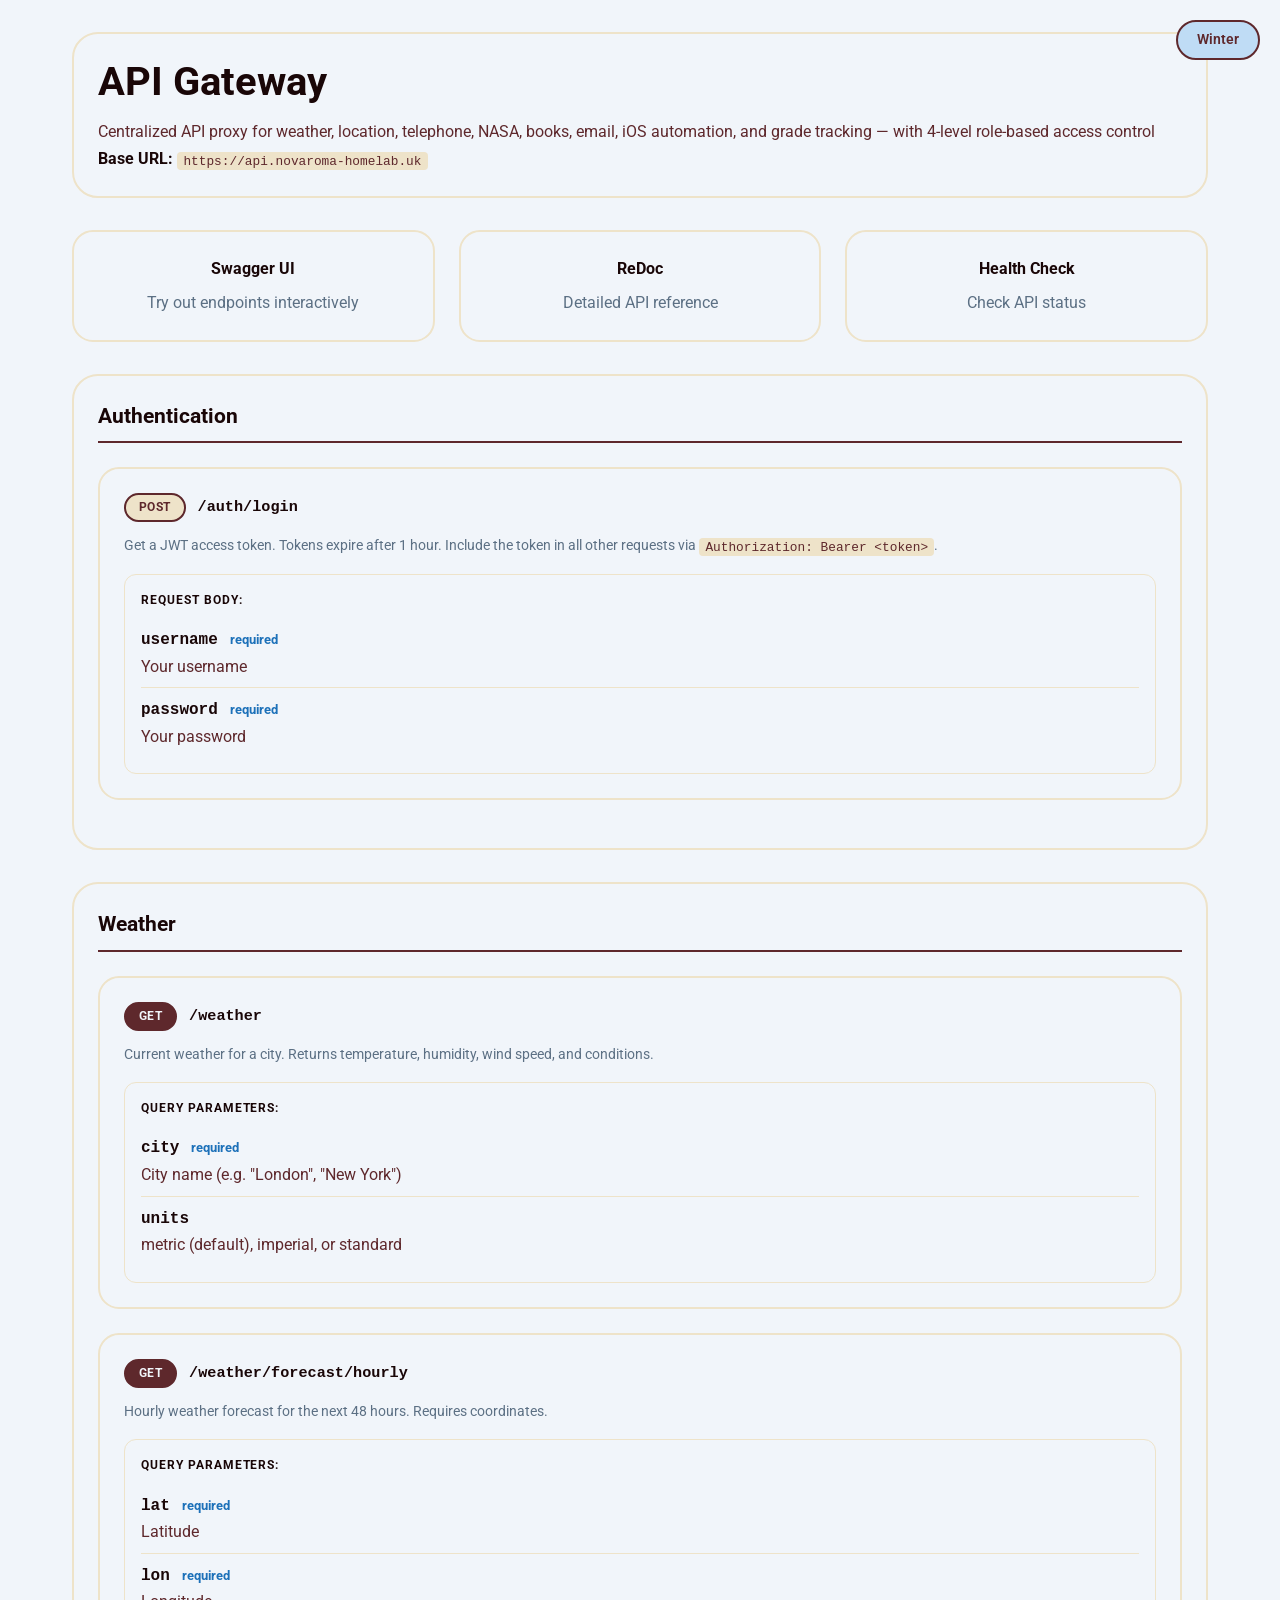
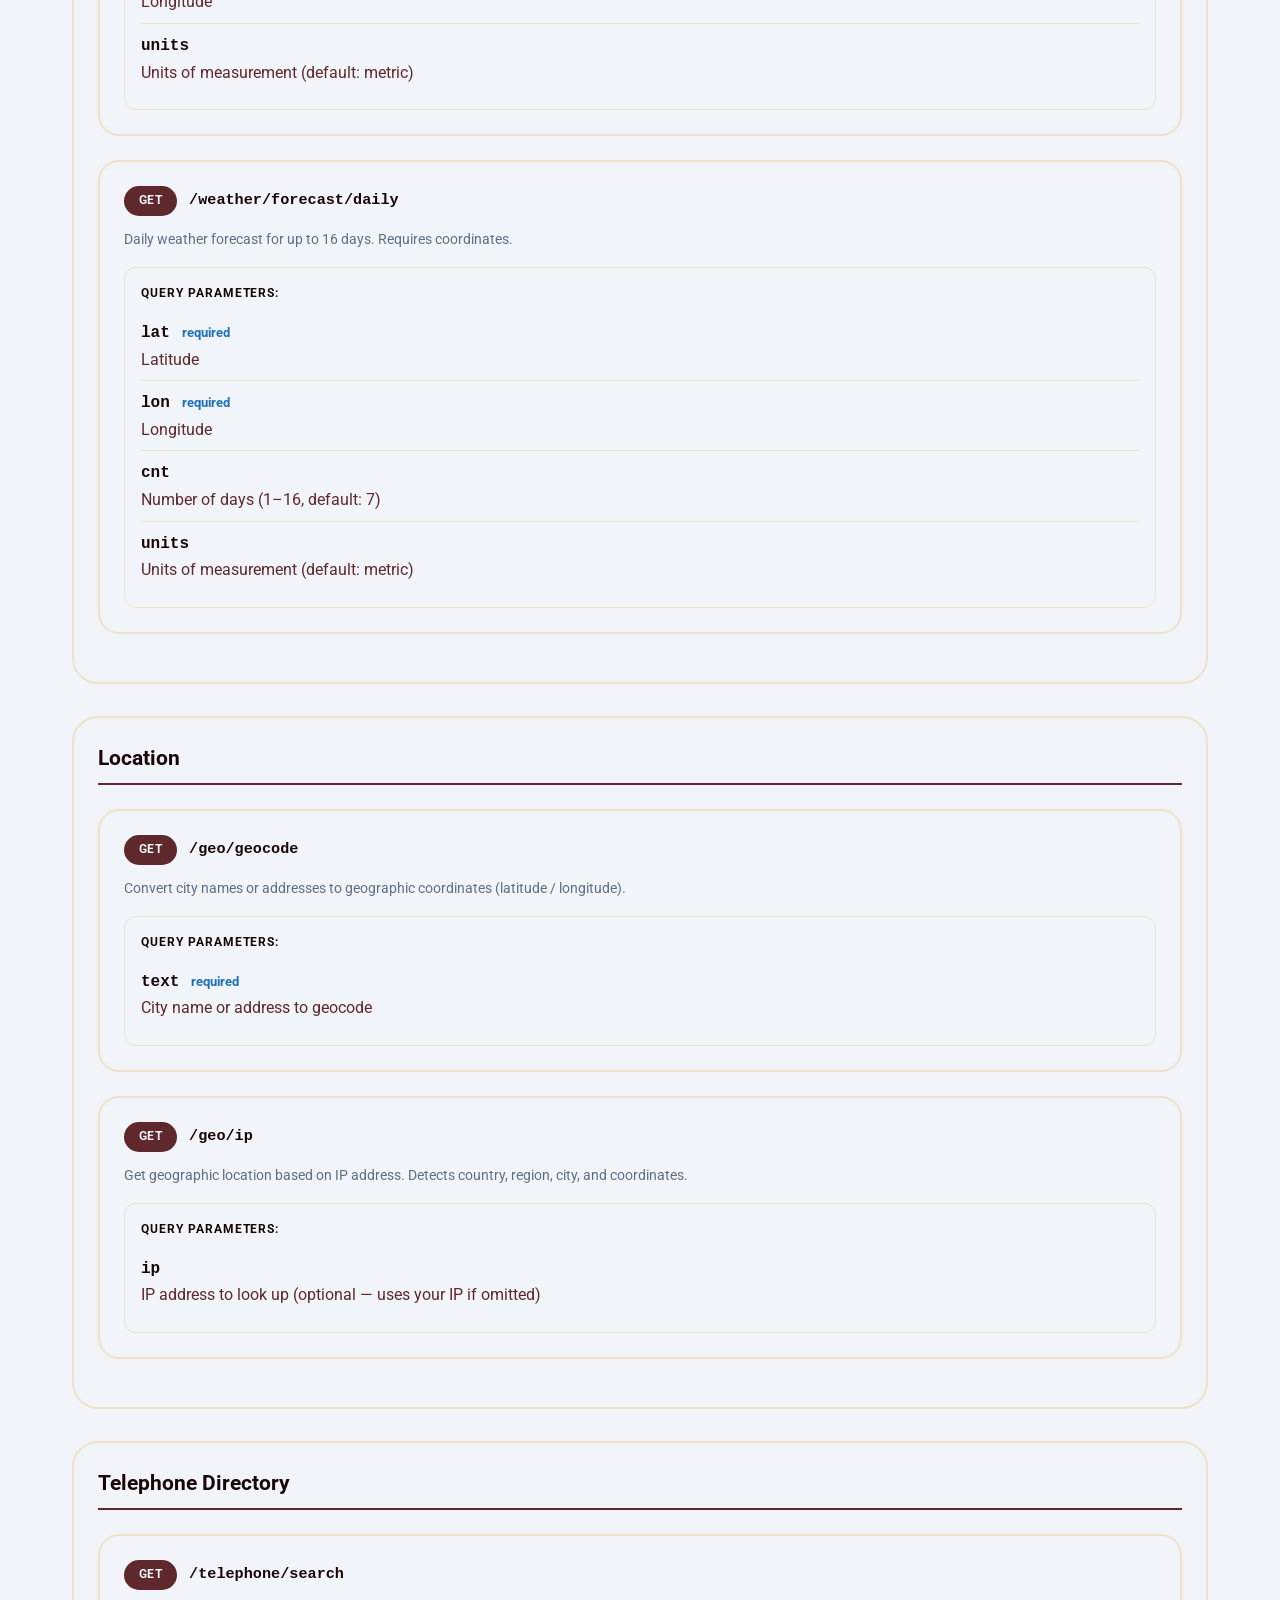
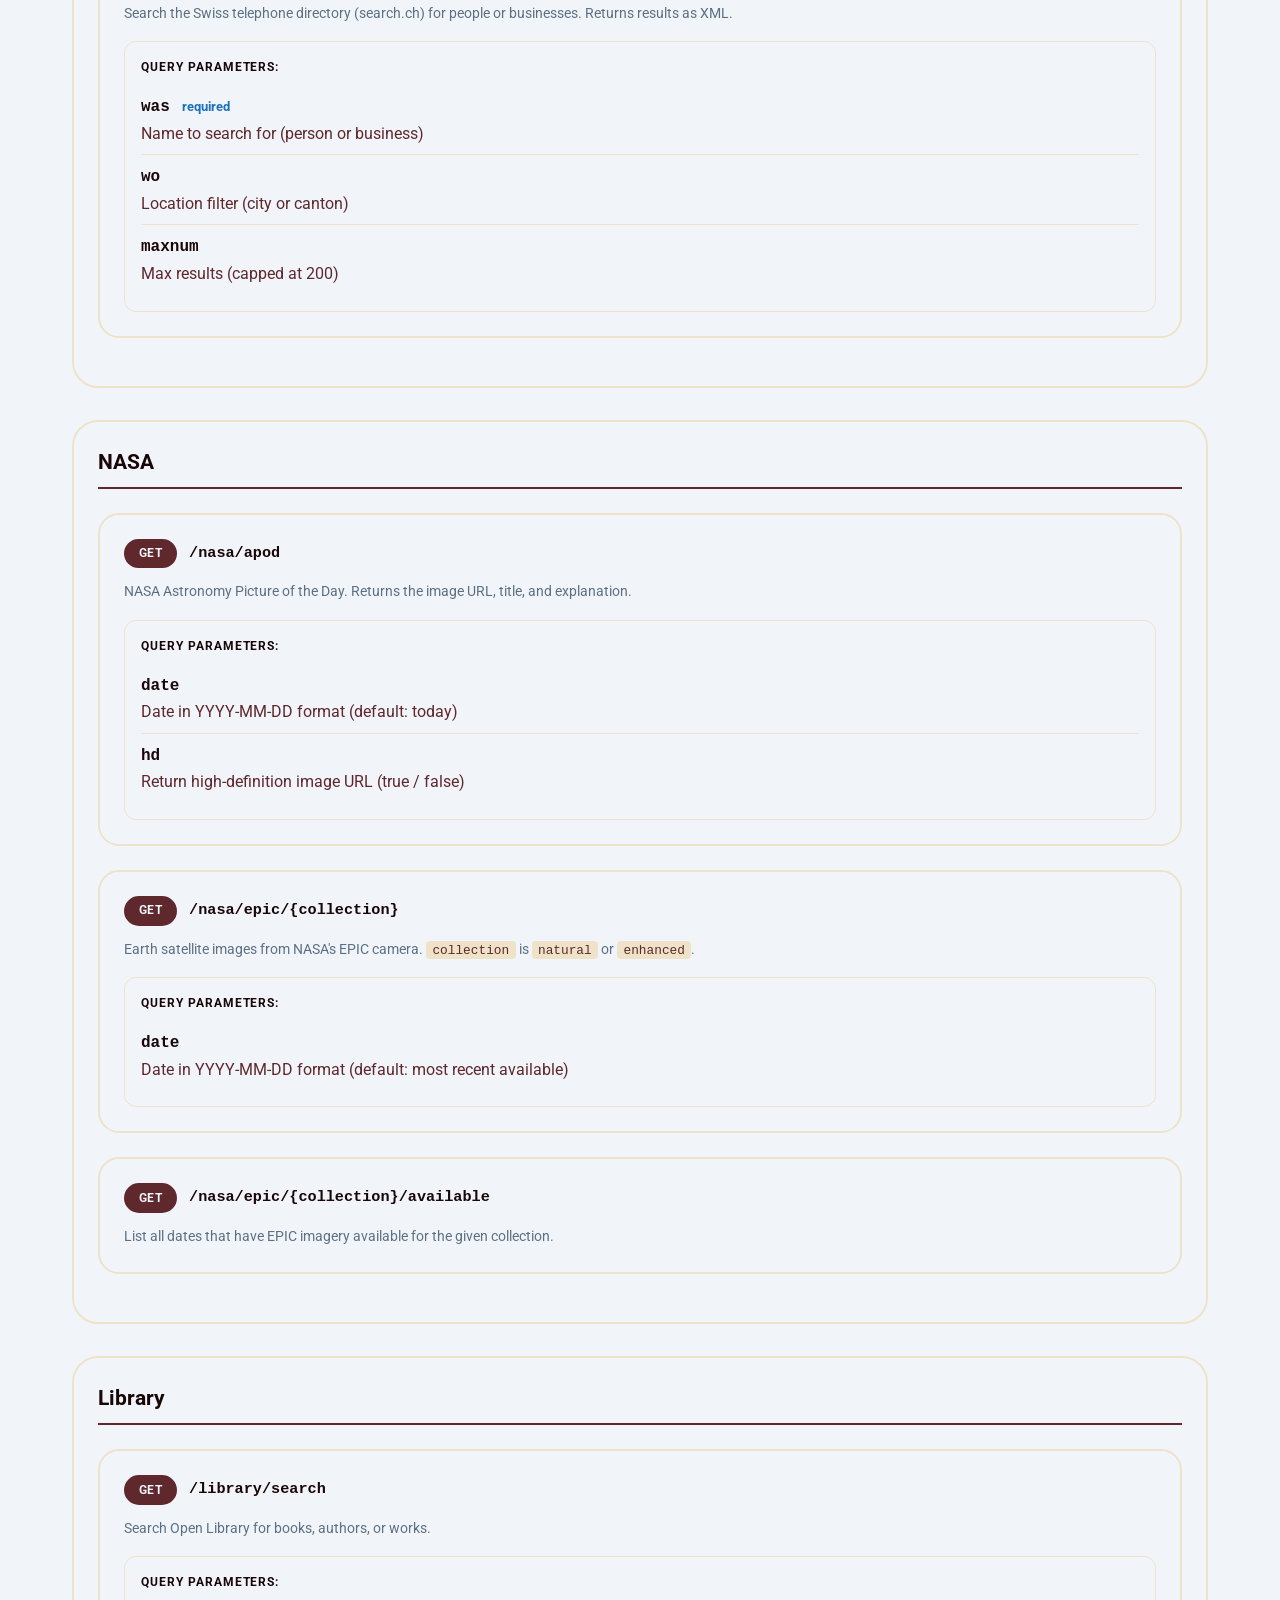
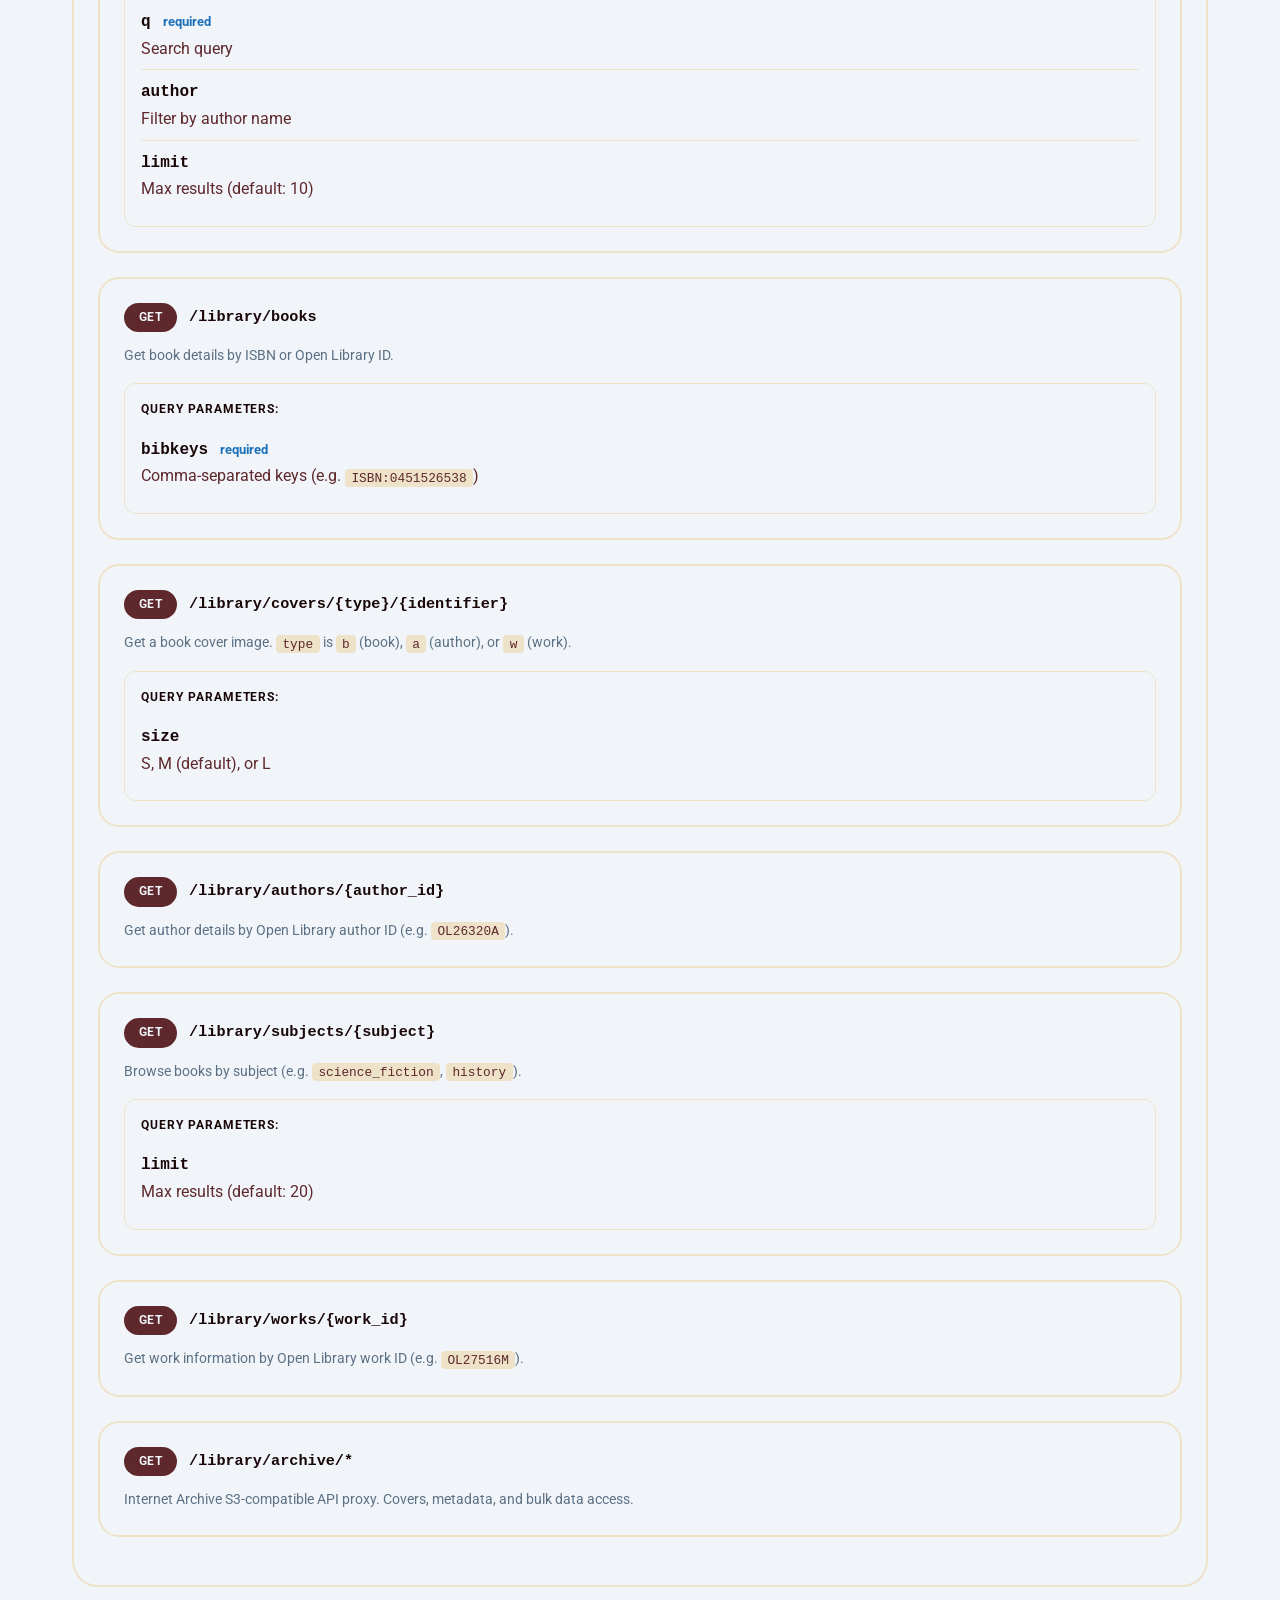
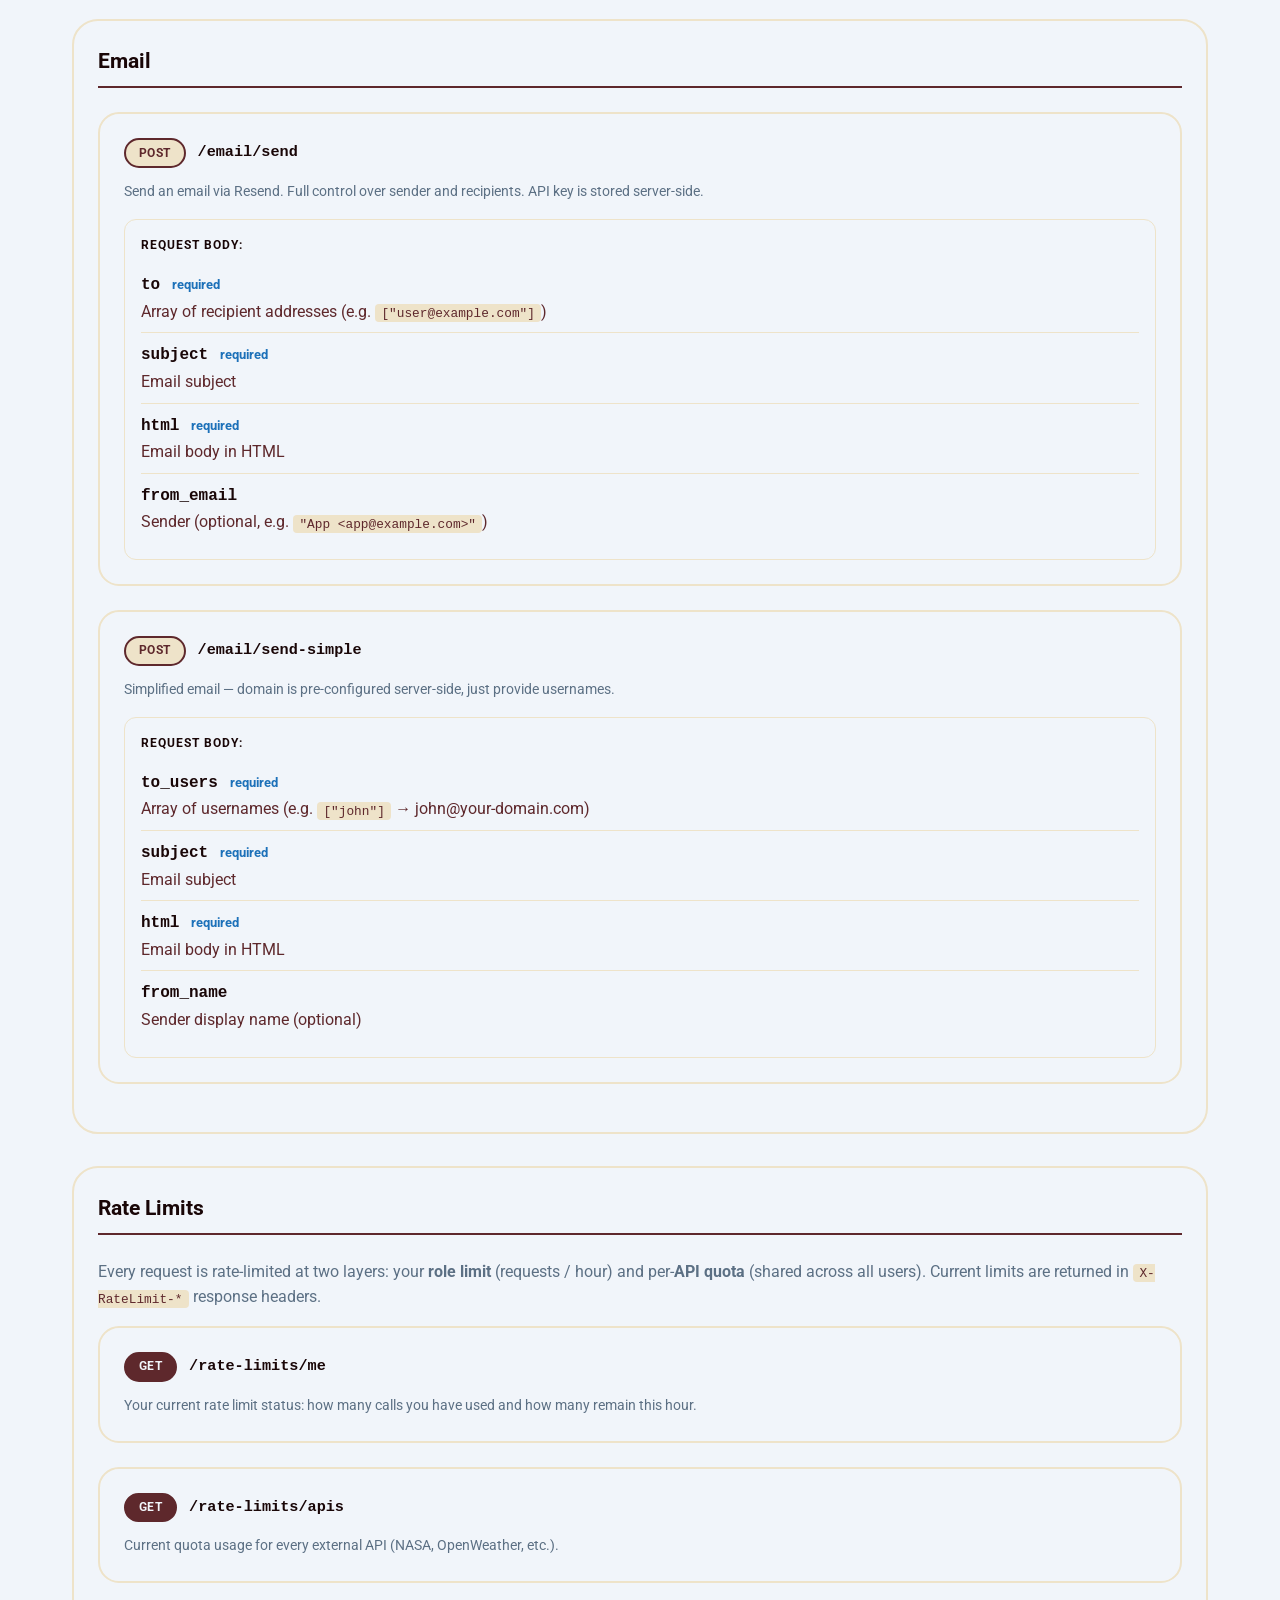
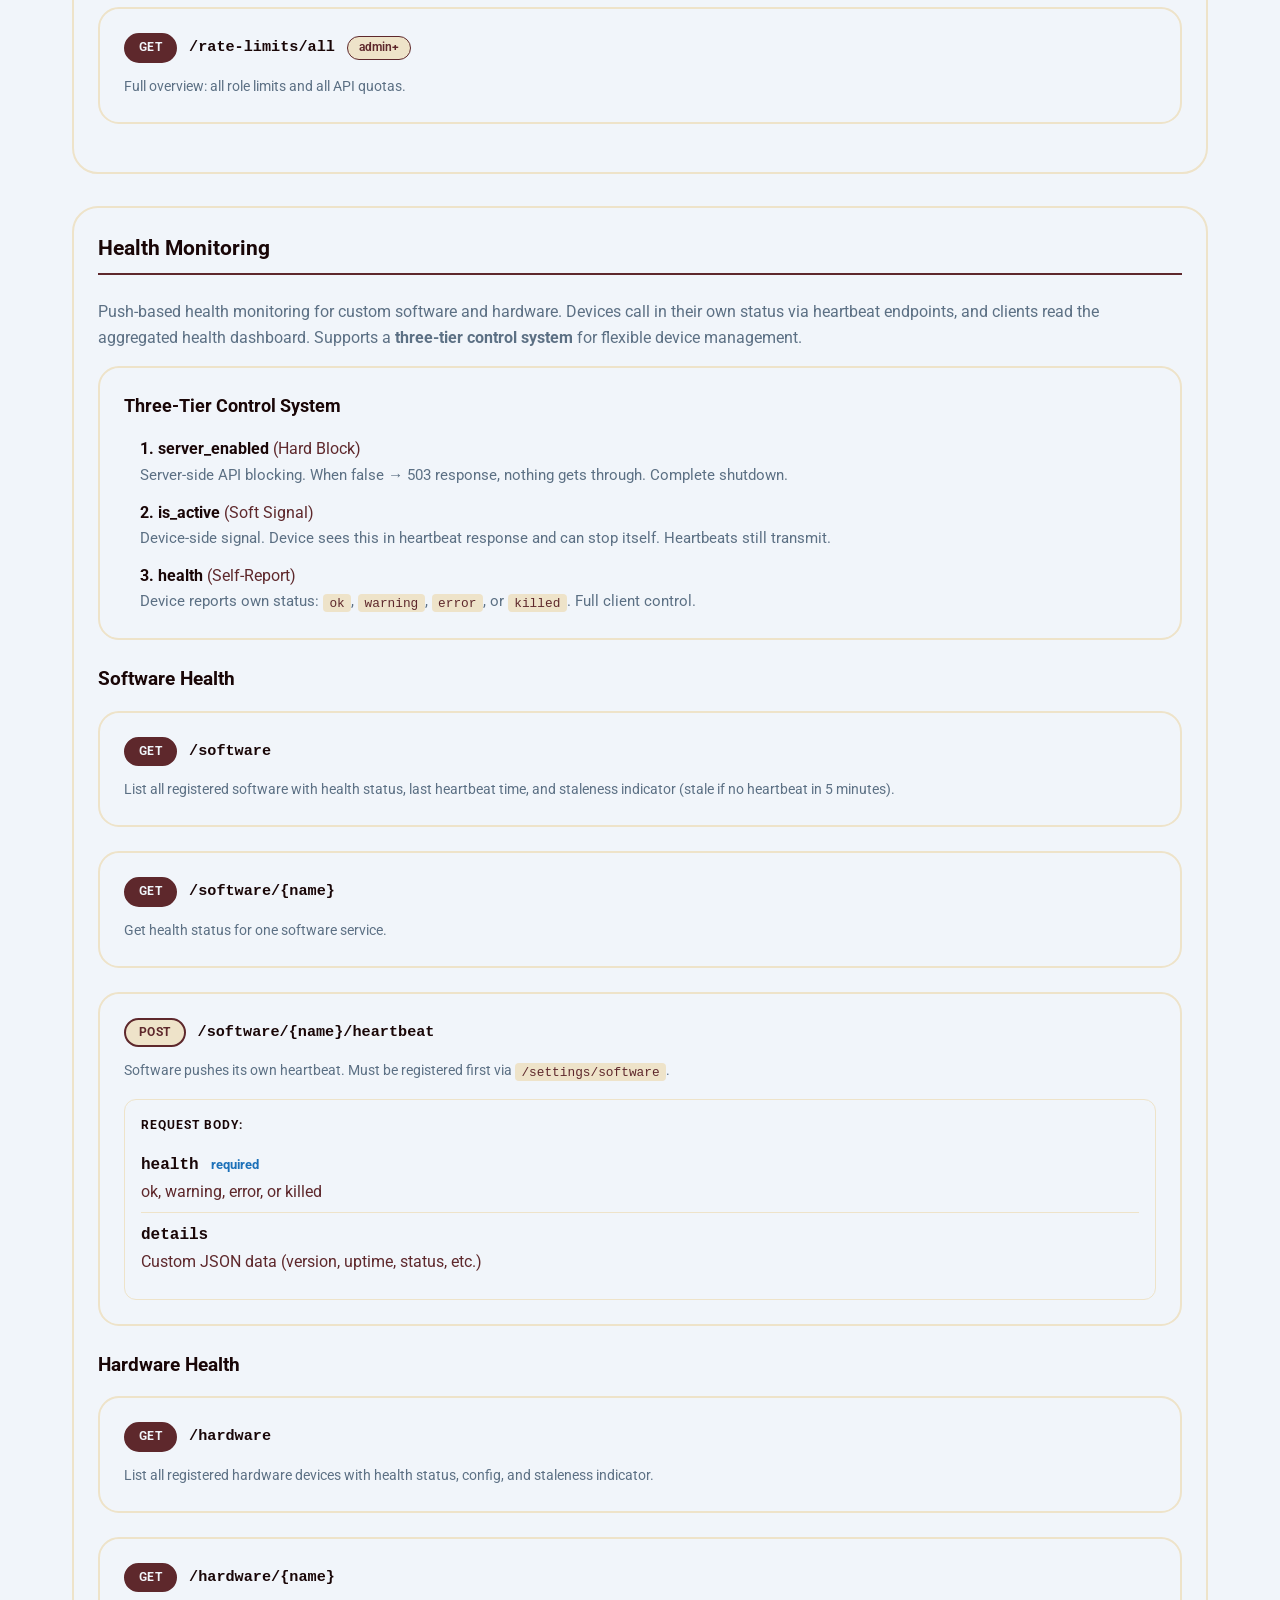
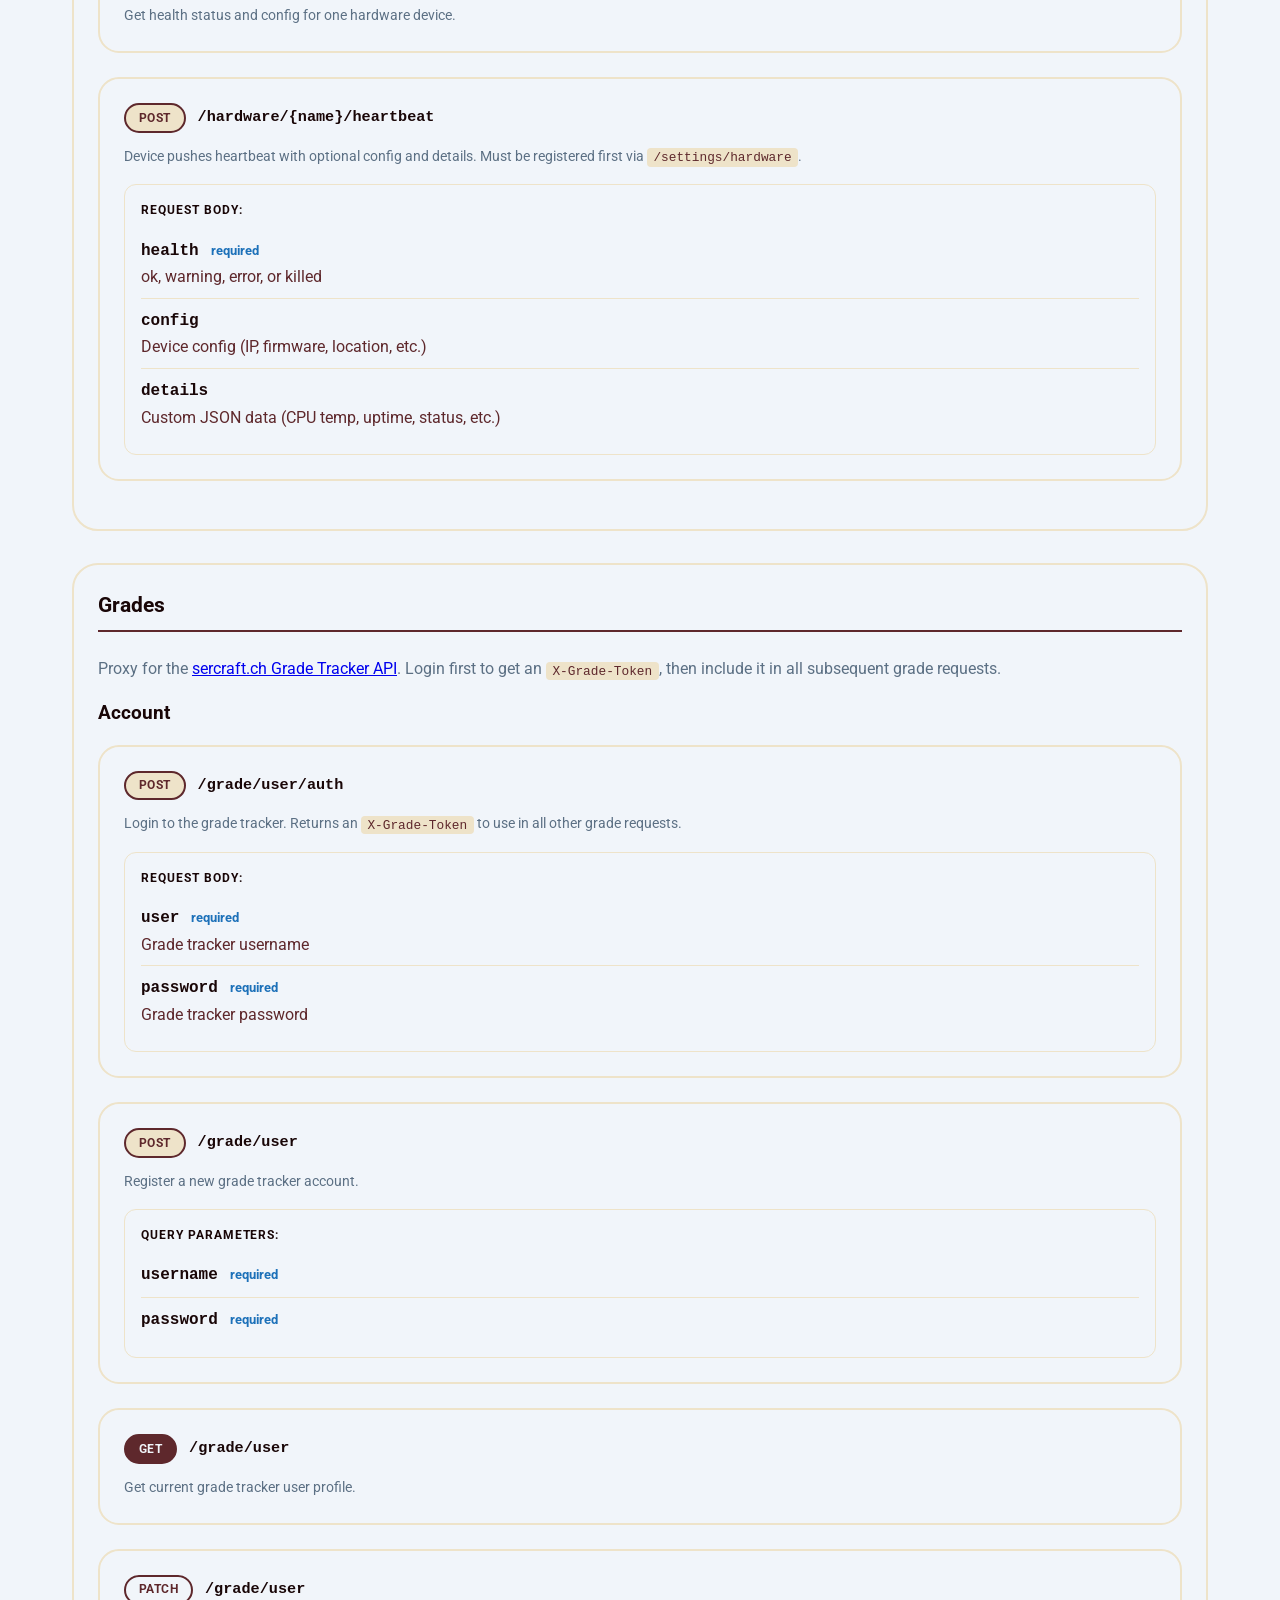
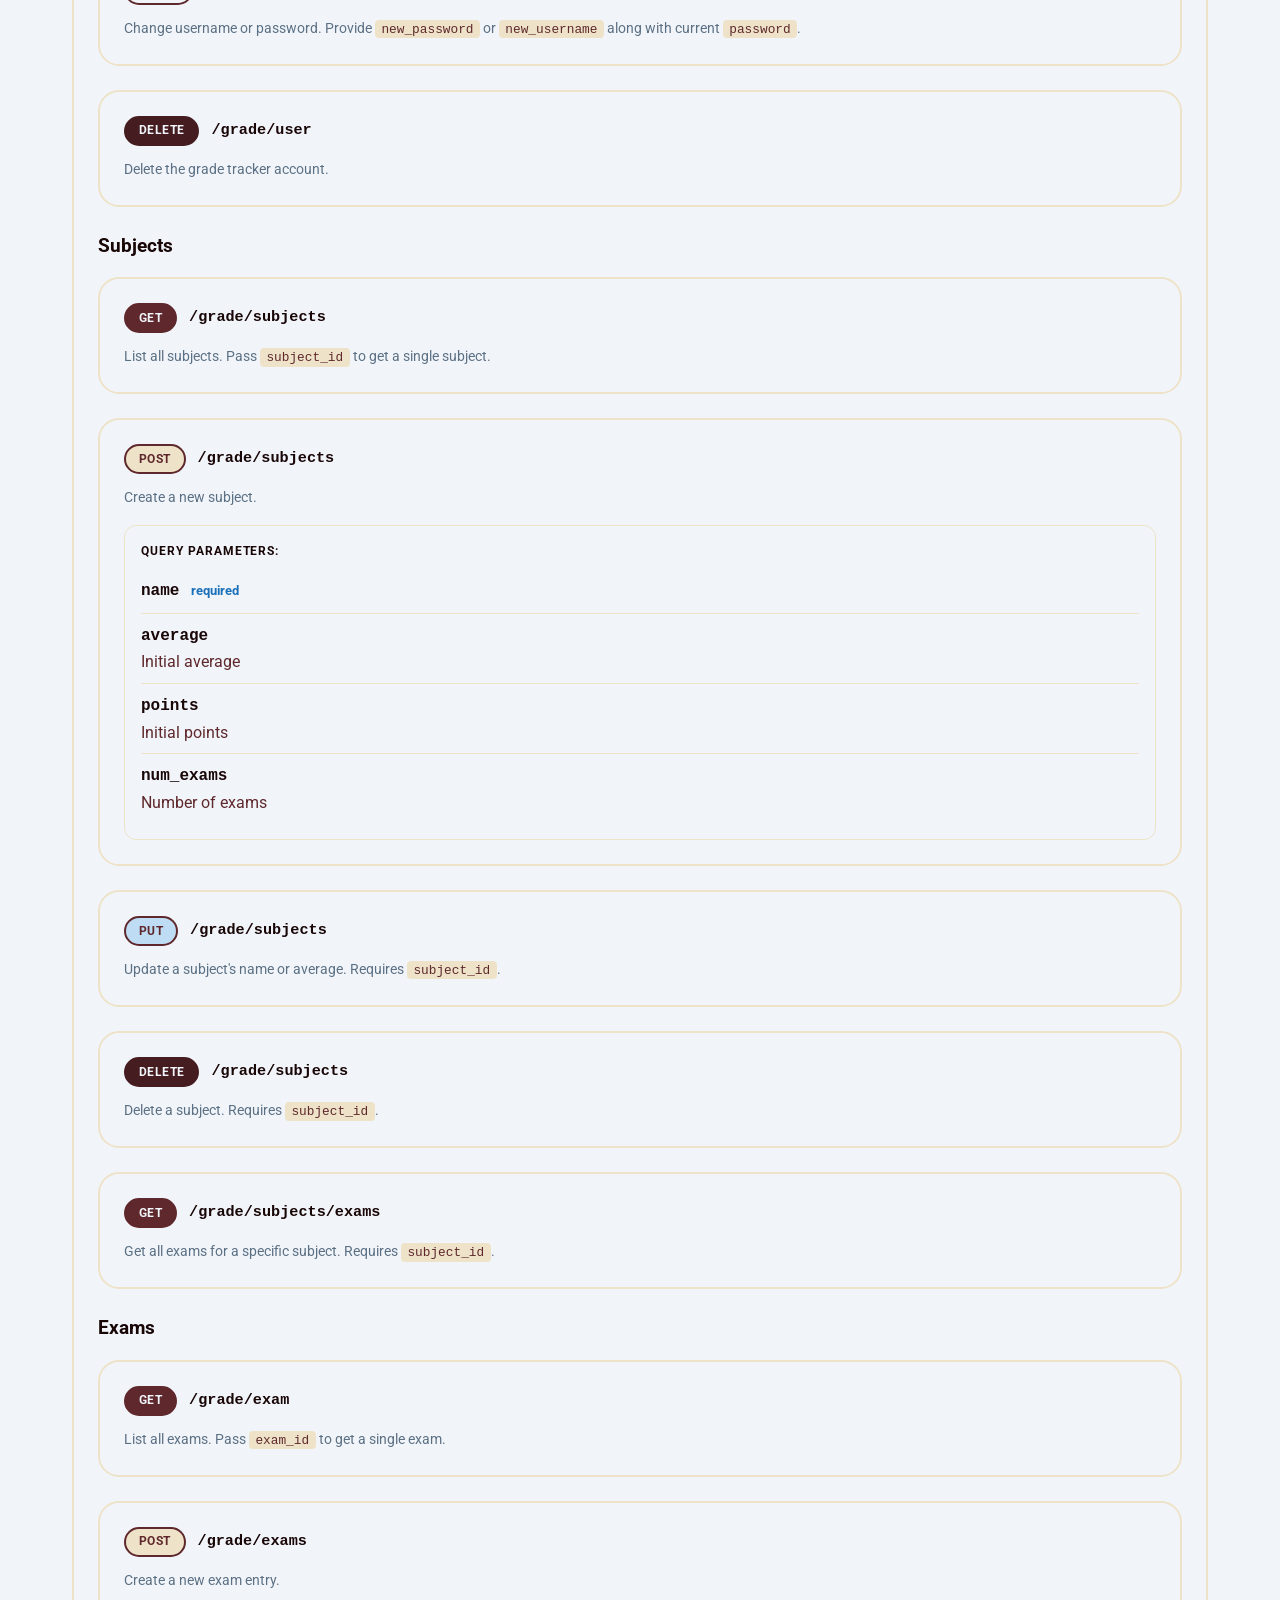
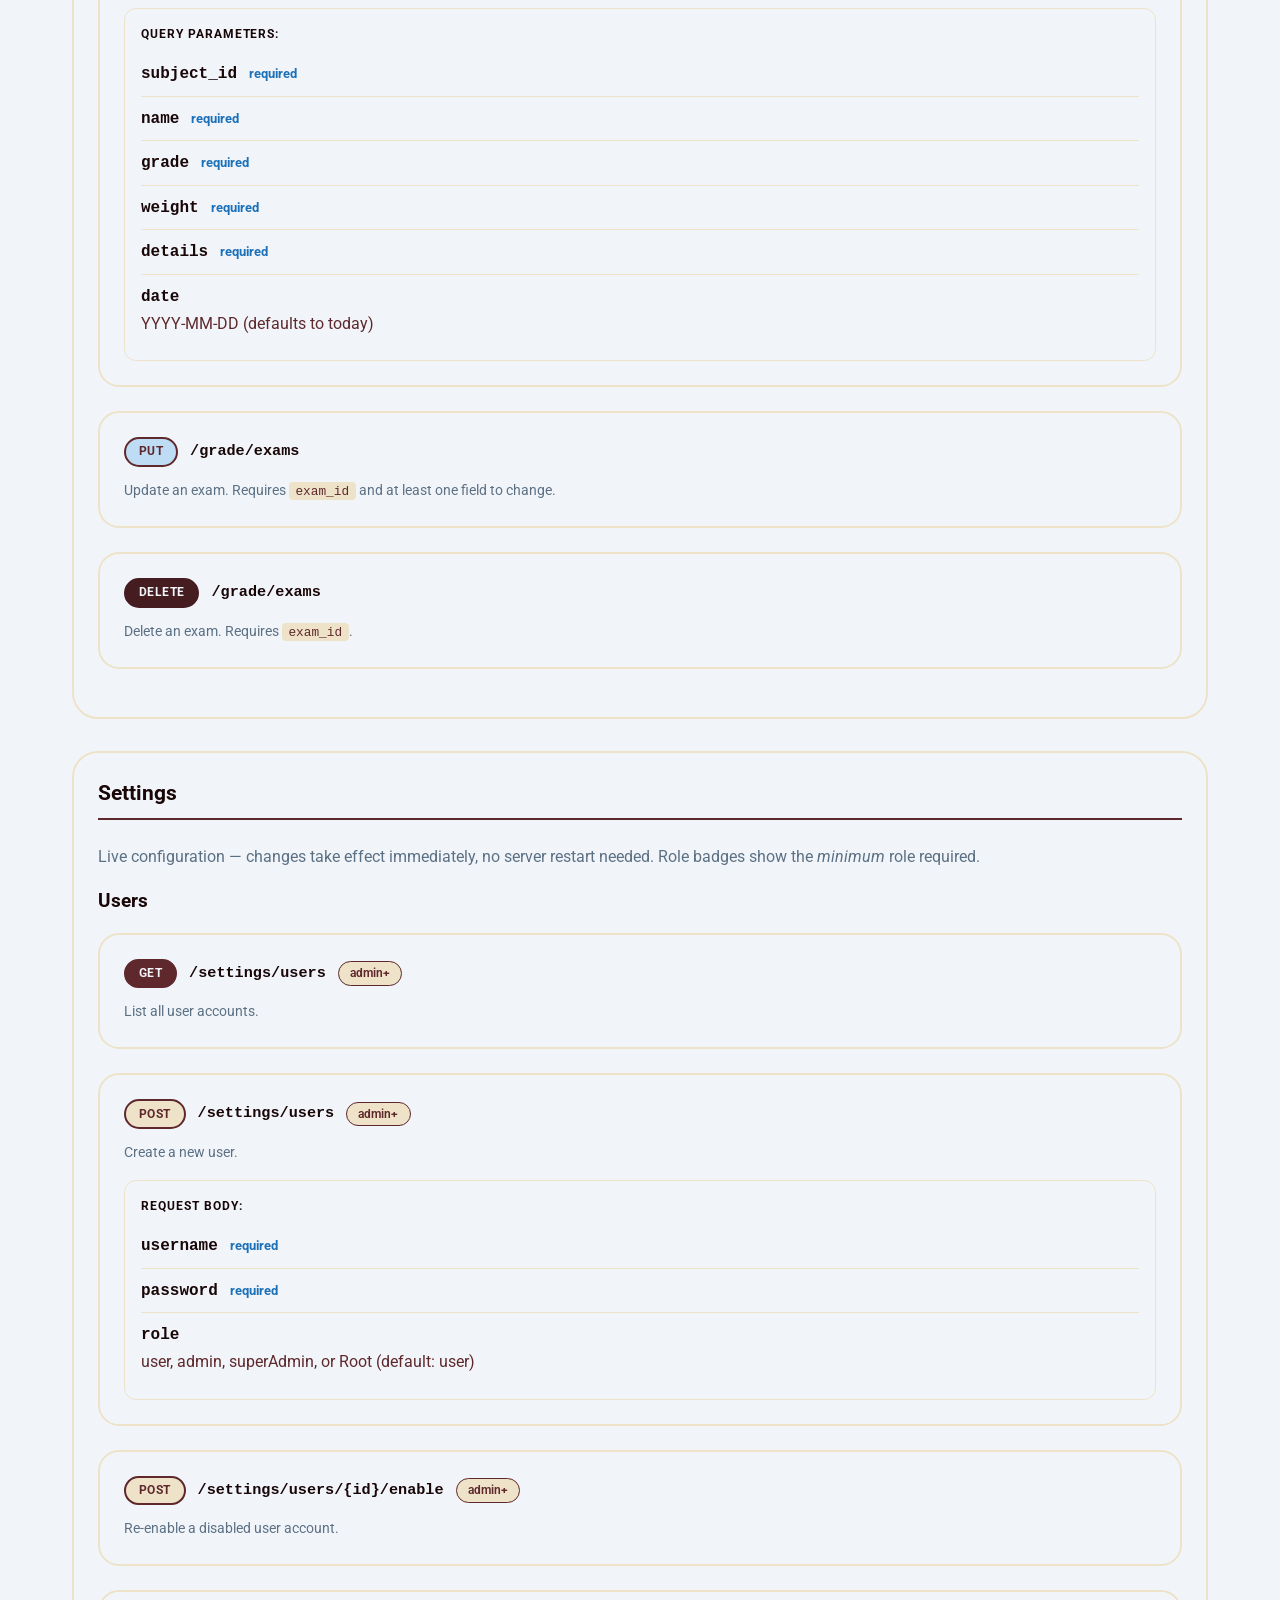
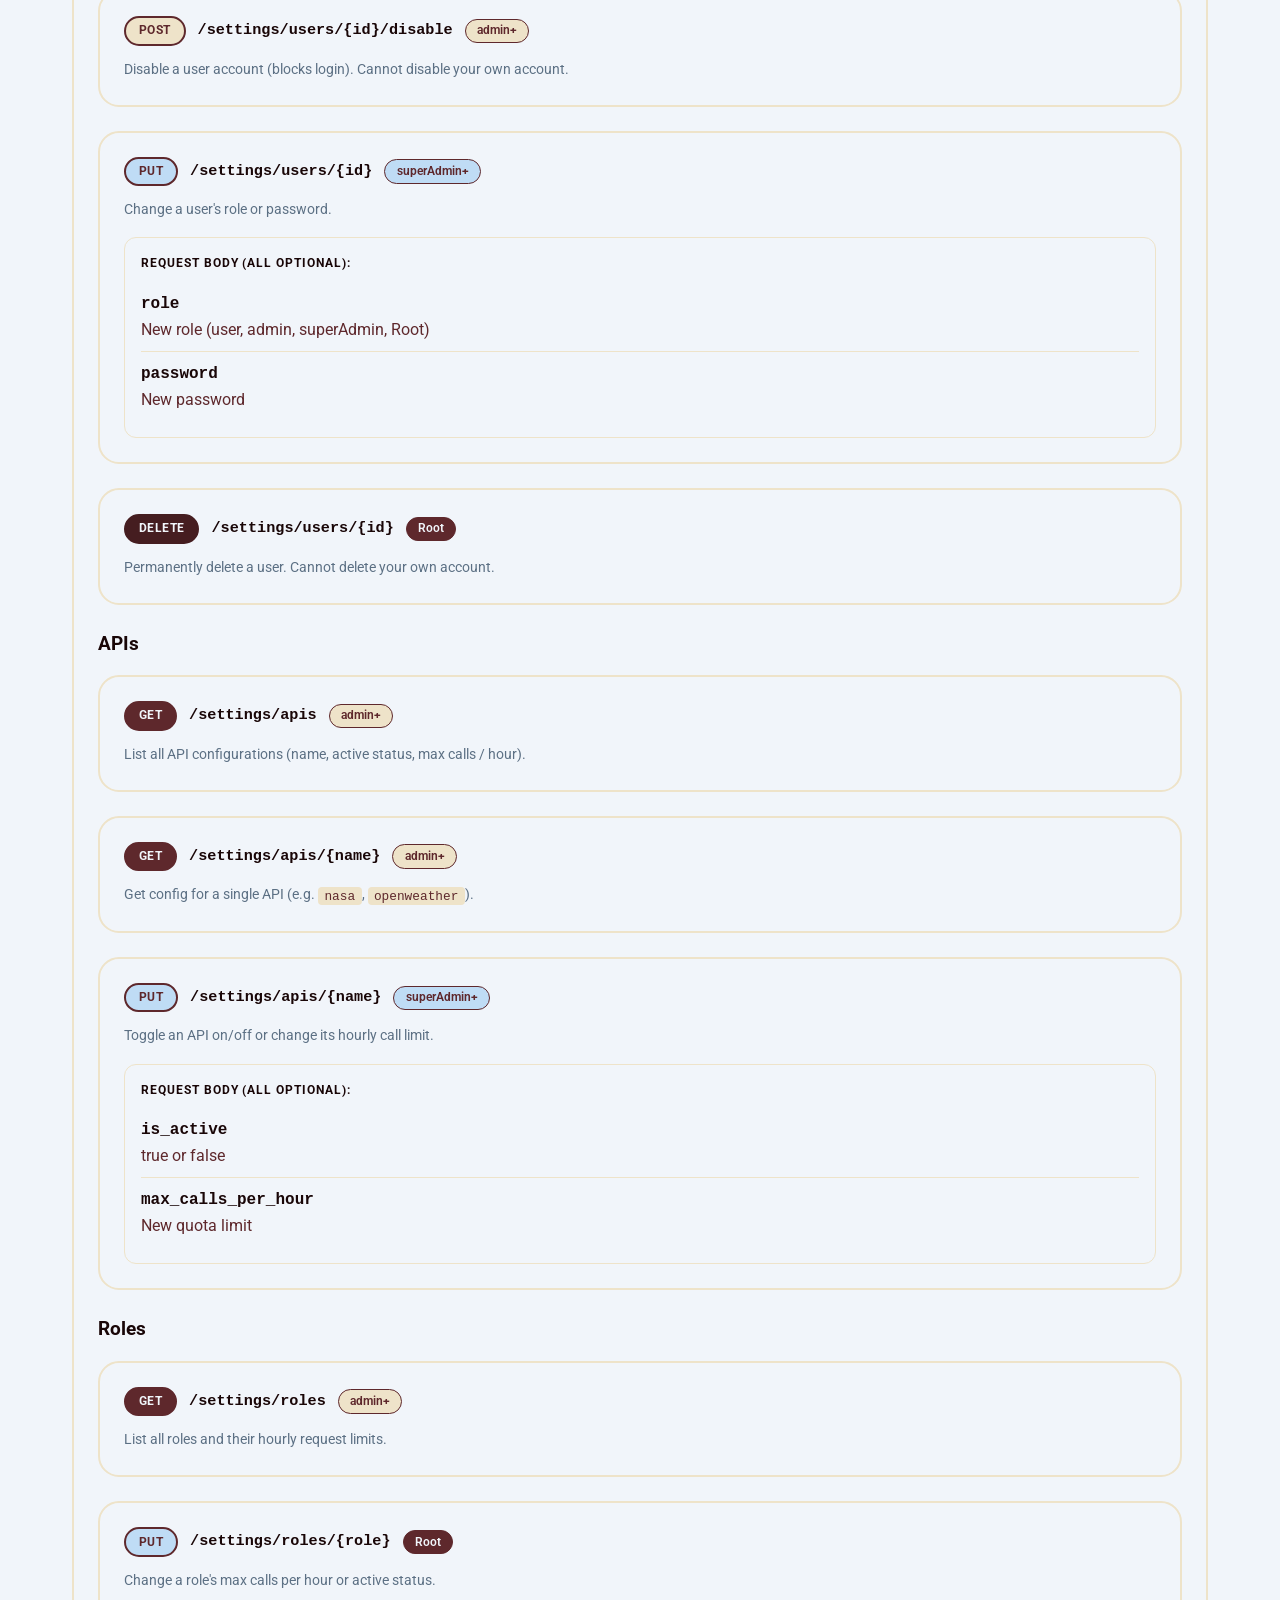
==== commit 978fa0ba: "Restyle API docs page with the Nova Roma design system Burgundy/cream tokens, 2px outlines, pill met" ====
--- a/legacy/app/templates/index.html
+++ b/legacy/app/templates/index.html
@@ -3,7 +3,11 @@
 <head>
     <meta charset="UTF-8">
     <meta name="viewport" content="width=device-width, initial-scale=1.0">
-    <title>API Gateway Documentation</title>
+    <title>Novaroma API Gateway</title>
+    <meta name="color-scheme" content="light dark">
+    <link rel="preconnect" href="https://fonts.googleapis.com">
+    <link rel="preconnect" href="https://fonts.gstatic.com" crossorigin>
+    <link href="https://fonts.googleapis.com/css2?family=Roboto:wght@400;600;700&display=swap" rel="stylesheet">
     <style>
         * {
             margin: 0;
@@ -11,62 +15,91 @@
             box-sizing: border-box;
         }
 
+        /* Nova Roma design system — Standard theme (light) */
         :root {
-            --primary: #D97706;
-            --primary-light: #FCD34D;
-            --primary-dark: #B45309;
-            --bg-gradient-start: #DC2626;
-            --bg-gradient-end: #EA580C;
-            --accent: #F59E0B;
-        }
-
-        /* Spring theme (March-May) */
+            --bg: #f6f7fb;
+            --main: #5e282c;
+            --text: #190607;
+            --accent: #eee3c9;
+            --muted: #7e6e56;
+            --season: #eee3c9;
+            --season-ink: #886c2b;
+            --btn-pressed: #451d20;
+            --line: 2px;
+            --hairline: 1px;
+            --radius-pill: 999px;
+            --radius-section: 26px;
+            --radius-card: 21px;
+            --radius-item: 12px;
+            --radius-code: 4px;
+            --font-sans: Roboto, -apple-system, BlinkMacSystemFont, 'Segoe UI', sans-serif;
+            --font-mono: ui-monospace, SFMono-Regular, Menlo, Consolas, monospace;
+            /* aliases used by inline styles */
+            --primary: var(--main);
+        }
+
+        /* Frühling (March-May) */
         body.spring {
-            --primary: #10B981;
-            --primary-light: #6EE7B7;
-            --primary-dark: #047857;
-            --bg-gradient-start: #059669;
-            --bg-gradient-end: #10B981;
-            --accent: #34D399;
-        }
-
-        /* Summer theme (June-August) */
+            --bg: #fbf3f6;
+            --muted: #8e6271;
+            --season: #f5c2d6;
+            --season-ink: #d02267;
+        }
+
+        /* Sommer (June-August) */
         body.summer {
-            --primary: #3B82F6;
-            --primary-light: #93C5FD;
-            --primary-dark: #1E40AF;
-            --bg-gradient-start: #0EA5E9;
-            --bg-gradient-end: #8B5CF6;
-            --accent: #06B6D4;
-        }
-
-        /* Autumn theme (September-November) */
+            --bg: #fdf8ea;
+            --muted: #836e42;
+            --season: #ffd66b;
+            --season-ink: #916900;
+        }
+
+        /* Herbst (September-November) */
         body.autumn {
-            --primary: #D97706;
-            --primary-light: #FCD34D;
-            --primary-dark: #B45309;
-            --bg-gradient-start: #DC2626;
-            --bg-gradient-end: #EA580C;
-            --accent: #F59E0B;
-        }
-
-        /* Winter theme (December-February) */
+            --bg: #f8f0e6;
+            --muted: #85664c;
+            --season: #e8a63d;
+            --season-ink: #946212;
+        }
+
+        /* Winter (December-February) */
         body.winter {
-            --primary: #06B6D4;
-            --primary-light: #A5F3FC;
-            --primary-dark: #0E7490;
-            --bg-gradient-start: #0891B2;
-            --bg-gradient-end: #6366F1;
-            --accent: #38BDF8;
+            --bg: #f1f5fa;
+            --muted: #5c7084;
+            --season: #bfdcf5;
+            --season-ink: #1d71b9;
+        }
+
+        /* Dark: the brand inverted, seasons override bg / muted / season / season-ink */
+        @media (prefers-color-scheme: dark) {
+            :root {
+                --bg: #1b0e0f;
+                --main: #eee3c9;
+                --text: #fff8ea;
+                --accent: #6e3338;
+                --muted: #b7a68b;
+                --season: #6e3338;
+                --season-ink: #eee3c9;
+                --btn-pressed: #cfc2a3;
+            }
+            body.spring { --bg: #1f0f14; --muted: #cfa6b6; --season: #6b2c43; --season-ink: #f29bbb; }
+            body.summer { --bg: #1d1608; --muted: #cdb67e; --season: #5a4510; --season-ink: #f5cf5f; }
+            body.autumn { --bg: #1d1109; --muted: #cfa883; --season: #6a4513; --season-ink: #eeb25a; }
+            body.winter { --bg: #0e1620; --muted: #9db6cc; --season: #25405c; --season-ink: #8dc2ee; }
         }
 
         body {
-            font-family: -apple-system, BlinkMacSystemFont, 'Segoe UI', Roboto, Oxygen, Ubuntu, Cantarell, sans-serif;
+            font-family: var(--font-sans);
             line-height: 1.6;
-            color: #333;
-            background: linear-gradient(135deg, var(--bg-gradient-start) 0%, var(--bg-gradient-end) 100%);
+            color: var(--main);
+            background: var(--bg);
             min-height: 100vh;
-            transition: background 0.5s ease;
+        }
+
+        a:focus-visible,
+        button:focus-visible {
+            outline: 3px solid var(--text);
+            outline-offset: 2px;
         }
 
         .container {
@@ -79,140 +112,135 @@
             position: fixed;
             top: 20px;
             right: 20px;
-            background: white;
-            padding: 0.5rem 1rem;
-            border-radius: 20px;
-            box-shadow: 0 2px 8px rgba(0,0,0,0.15);
+            background: var(--season);
+            color: var(--main);
+            padding: 0.4rem 1.2rem;
+            border: var(--line) solid var(--main);
+            border-radius: var(--radius-pill);
             font-size: 0.9rem;
             font-weight: 600;
-            color: var(--primary);
             z-index: 1000;
         }
 
+        .header,
+        .content,
+        .footer {
+            background: var(--bg);
+            border: var(--line) solid var(--accent);
+            border-radius: var(--radius-section);
+            padding: 1.5rem;
+            margin-bottom: 2rem;
+        }
+
         .header {
-            background: white;
-            border-radius: 10px;
-            padding: 2rem;
-            margin-bottom: 2rem;
-            box-shadow: 0 4px 6px rgba(0,0,0,0.1);
-            animation: fadeInUp 0.6s ease;
-        }
-
-        @keyframes fadeInUp {
-            from {
-                opacity: 0;
-                transform: translateY(20px);
-            }
-            to {
-                opacity: 1;
-                transform: translateY(0);
-            }
+            border-bottom-color: var(--accent);
         }
 
         .header h1 {
-            color: var(--primary);
+            color: var(--text);
             font-size: 2.5rem;
-            margin-bottom: 0.5rem;
+            font-weight: 700;
+            line-height: 1.2;
+            margin-bottom: 0.75rem;
         }
 
         .header p {
-            color: #666;
-            font-size: 1.1rem;
+            color: var(--main);
+            font-size: 1rem;
+            line-height: 1.7;
         }
 
         .header p strong {
-            color: var(--primary-dark);
-        }
-
-        .content {
-            background: white;
-            border-radius: 10px;
-            padding: 2rem;
-            margin-bottom: 2rem;
-            box-shadow: 0 4px 6px rgba(0,0,0,0.1);
-            animation: fadeInUp 0.6s ease;
+            color: var(--text);
         }
 
         .endpoint {
-            background: #f8f9fa;
-            border-left: 4px solid var(--primary);
+            background: var(--bg);
+            border: var(--line) solid var(--accent);
             padding: 1.5rem;
             margin-bottom: 1.5rem;
-            border-radius: 5px;
-            transition: transform 0.2s ease, box-shadow 0.2s ease;
+            border-radius: var(--radius-card);
+            transition: border-color 0.2s ease;
         }
 
         .endpoint:hover {
-            transform: translateY(-2px);
-            box-shadow: 0 4px 12px rgba(0,0,0,0.15);
+            border-color: var(--main);
         }
 
         .endpoint h3 {
-            color: var(--primary);
+            color: var(--text);
+            font-size: 1rem;
             margin-bottom: 0.5rem;
         }
 
         .method {
             display: inline-block;
-            padding: 0.25rem 0.75rem;
-            border-radius: 4px;
-            font-weight: bold;
-            font-size: 0.875rem;
+            padding: 0.2rem 0.8rem;
+            border: var(--line) solid var(--main);
+            border-radius: var(--radius-pill);
+            font-weight: 700;
+            font-size: 0.75rem;
+            letter-spacing: 0.04em;
             margin-right: 0.5rem;
         }
 
         .method.get {
+            background: var(--main);
+            color: var(--bg);
+        }
+
+        .method.post {
             background: var(--accent);
-            color: white;
-        }
-
-        .method.post {
-            background: var(--primary-dark);
-            color: white;
+            color: var(--main);
         }
 
         .method.put {
-            background: #7C3AED;
-            color: white;
+            background: var(--season);
+            color: var(--main);
+        }
+
+        .method.patch {
+            background: var(--bg);
+            color: var(--main);
         }
 
         .method.delete {
-            background: #DC2626;
-            color: white;
-        }
-
-        .method.patch {
-            background: #D97706;
-            color: white;
+            background: var(--btn-pressed);
+            border-color: var(--btn-pressed);
+            color: var(--bg);
         }
 
         .endpoint-path {
-            font-family: 'Courier New', monospace;
-            color: #555;
-            font-size: 1.1rem;
+            font-family: var(--font-mono);
+            color: var(--text);
+            font-size: 0.95rem;
         }
 
         .description {
             margin-top: 0.75rem;
-            color: #666;
+            color: var(--muted);
+            font-size: 0.9rem;
         }
 
         .params {
             margin-top: 1rem;
             padding: 1rem;
-            background: white;
-            border-radius: 4px;
+            background: var(--bg);
+            border: var(--hairline) solid var(--accent);
+            border-radius: var(--radius-item);
         }
 
         .params h4 {
-            color: #333;
+            color: var(--text);
             margin-bottom: 0.5rem;
-            font-size: 0.9rem;
+            font-size: 0.75rem;
+            letter-spacing: 0.08em;
+            text-transform: uppercase;
         }
 
         .param {
             padding: 0.5rem 0;
-            border-bottom: 1px solid #eee;
+            border-bottom: var(--hairline) solid var(--accent);
         }
 
         .param:last-child {
@@ -220,63 +248,60 @@
         }
 
         .param-name {
-            font-family: 'Courier New', monospace;
-            color: var(--primary);
-            font-weight: bold;
+            font-family: var(--font-mono);
+            color: var(--text);
+            font-weight: 700;
         }
 
         .param-required {
-            color: #dc3545;
+            color: var(--season-ink);
             font-size: 0.8rem;
+            font-weight: 700;
             margin-left: 0.5rem;
         }
 
         .section-title {
-            color: var(--primary);
-            font-size: 1.8rem;
+            color: var(--text);
+            font-size: 1.3rem;
+            font-weight: 700;
             margin-bottom: 1.5rem;
             padding-bottom: 0.5rem;
-            border-bottom: 2px solid var(--primary);
+            border-bottom: var(--line) solid var(--main);
         }
 
         .role-badge {
             display: inline-block;
-            padding: 0.15rem 0.6rem;
-            border-radius: 12px;
-            font-size: 0.8rem;
+            padding: 0.1rem 0.7rem;
+            border: var(--hairline) solid var(--main);
+            border-radius: var(--radius-pill);
+            font-size: 0.75rem;
             font-weight: 600;
             margin-left: 0.5rem;
         }
 
-        .role-admin { background: #DBEAFE; color: #1E40AF; }
-        .role-super { background: #EDE9FE; color: #7C3AED; }
-        .role-root  { background: #FEE2E2; color: #DC2626; }
+        .role-admin { background: var(--accent); color: var(--main); }
+        .role-super { background: var(--season); color: var(--main); }
+        .role-root  { background: var(--main); color: var(--bg); }
 
         .footer {
-            background: white;
-            border-radius: 10px;
-            padding: 1.5rem;
             text-align: center;
-            box-shadow: 0 4px 6px rgba(0,0,0,0.1);
-            color: #666;
-            animation: fadeInUp 0.6s ease;
+            color: var(--main);
+            font-size: 0.8rem;
         }
 
         .footer a {
-            color: var(--primary);
-            text-decoration: none;
-            font-weight: bold;
+            color: var(--main);
+            font-weight: 700;
             transition: color 0.2s ease;
         }
 
         .footer a:hover {
-            color: var(--primary-dark);
-            text-decoration: underline;
+            color: var(--muted);
         }
 
         .quick-links {
             display: flex;
-            gap: 1rem;
+            gap: 1.5rem;
             margin-bottom: 2rem;
             flex-wrap: wrap;
         }
@@ -284,34 +309,35 @@
         .quick-link {
             flex: 1;
             min-width: 250px;
-            background: white;
+            background: var(--bg);
             padding: 1.5rem;
-            border-radius: 8px;
+            border: var(--line) solid var(--accent);
+            border-radius: var(--radius-card);
             text-align: center;
-            box-shadow: 0 2px 4px rgba(0,0,0,0.1);
             text-decoration: none;
-            color: #333;
-            transition: transform 0.2s ease, box-shadow 0.2s ease;
-            animation: fadeInUp 0.6s ease;
+            color: var(--muted);
+            transition: border-color 0.2s ease, background-color 0.2s ease;
         }
 
         .quick-link:hover {
-            transform: translateY(-4px);
-            box-shadow: 0 6px 12px rgba(0,0,0,0.15);
+            border-color: var(--main);
+            background: var(--season);
+            color: var(--main);
         }
 
         .quick-link h3 {
-            color: var(--primary);
+            color: var(--text);
+            font-size: 1rem;
             margin-bottom: 0.5rem;
         }
 
         code {
-            background: #f4f4f4;
-            padding: 0.2rem 0.4rem;
-            border-radius: 3px;
-            font-family: 'Courier New', monospace;
-            font-size: 0.9rem;
-            color: var(--primary-dark);
+            background: var(--accent);
+            padding: 0.1rem 0.4rem;
+            border-radius: var(--radius-code);
+            font-family: var(--font-mono);
+            font-size: 0.8rem;
+            color: var(--main);
         }
 
         @media (max-width: 768px) {
@@ -320,7 +346,7 @@
             }
 
             .header h1 {
-                font-size: 2rem;
+                font-size: 1.8rem;
             }
 
             .quick-links {
@@ -334,26 +360,26 @@
     </style>
 </head>
 <body>
-    <div class="season-indicator" id="seasonIndicator">🍂 Autumn</div>
+    <div class="season-indicator" id="seasonIndicator">Herbst</div>
 
     <div class="container">
         <div class="header">
-            <h1>🚀 API Gateway</h1>
+            <h1>API Gateway</h1>
             <p>Centralized API proxy for weather, location, telephone, NASA, books, email, iOS automation, and grade tracking — with 4-level role-based access control</p>
             <p><strong>Base URL:</strong> <code>https://api.novaroma-homelab.uk</code></p>
         </div>
 
         <div class="quick-links">
             <a href="/docs" class="quick-link">
-                <h3>📖 Swagger UI</h3>
+                <h3>Swagger UI</h3>
                 <p>Try out endpoints interactively</p>
             </a>
             <a href="/redoc" class="quick-link">
-                <h3>📚 ReDoc</h3>
+                <h3>ReDoc</h3>
                 <p>Detailed API reference</p>
             </a>
             <a href="/health" class="quick-link">
-                <h3>✅ Health Check</h3>
+                <h3>Health Check</h3>
                 <p>Check API status</p>
             </a>
         </div>
@@ -796,7 +822,7 @@
         <!-- ============================================================ -->
         <div class="content">
             <h2 class="section-title">Rate Limits</h2>
-            <p style="color: #666; margin-bottom: 1rem;">
+            <p style="color: var(--muted); margin-bottom: 1rem;">
                 Every request is rate-limited at two layers: your <strong>role limit</strong> (requests / hour) and per-<strong>API quota</strong> (shared across all users). Current limits are returned in <code>X-RateLimit-*</code> response headers.
             </p>
 
@@ -837,31 +863,31 @@
         <!-- ============================================================ -->
         <div class="content">
             <h2 class="section-title">Health Monitoring</h2>
-            <p style="color: #666; margin-bottom: 1rem;">
+            <p style="color: var(--muted); margin-bottom: 1rem;">
                 Push-based health monitoring for custom software and hardware. Devices call in their own status via heartbeat endpoints, and clients read the aggregated health dashboard. Supports a <strong>three-tier control system</strong> for flexible device management.
             </p>
 
             <!-- Three-tier control explanation -->
-            <div style="background: #f8f9fa; padding: 1.5rem; border-radius: 8px; margin-bottom: 1.5rem;">
-                <h3 style="color: #333; margin-bottom: 1rem; font-size: 1.1rem;">🎯 Three-Tier Control System</h3>
+            <div style="border: var(--line) solid var(--accent); padding: 1.5rem; border-radius: var(--radius-card); margin-bottom: 1.5rem;">
+                <h3 style="color: var(--text); margin-bottom: 1rem; font-size: 1.1rem;">Three-Tier Control System</h3>
                 <div style="margin-left: 1rem;">
                     <p style="margin-bottom: 0.75rem;">
-                        <strong style="color: var(--primary);">1. server_enabled</strong> (Hard Block)
-                        <br><span style="color: #666; font-size: 0.95rem;">Server-side API blocking. When false → 503 response, nothing gets through. Complete shutdown.</span>
+                        <strong style="color: var(--text);">1. server_enabled</strong> (Hard Block)
+                        <br><span style="color: var(--muted); font-size: 0.95rem;">Server-side API blocking. When false → 503 response, nothing gets through. Complete shutdown.</span>
                     </p>
                     <p style="margin-bottom: 0.75rem;">
-                        <strong style="color: var(--primary);">2. is_active</strong> (Soft Signal)
-                        <br><span style="color: #666; font-size: 0.95rem;">Device-side signal. Device sees this in heartbeat response and can stop itself. Heartbeats still transmit.</span>
+                        <strong style="color: var(--text);">2. is_active</strong> (Soft Signal)
+                        <br><span style="color: var(--muted); font-size: 0.95rem;">Device-side signal. Device sees this in heartbeat response and can stop itself. Heartbeats still transmit.</span>
                     </p>
                     <p style="margin-bottom: 0;">
-                        <strong style="color: var(--primary);">3. health</strong> (Self-Report)
-                        <br><span style="color: #666; font-size: 0.95rem;">Device reports own status: <code>ok</code>, <code>warning</code>, <code>error</code>, or <code>killed</code>. Full client control.</span>
+                        <strong style="color: var(--text);">3. health</strong> (Self-Report)
+                        <br><span style="color: var(--muted); font-size: 0.95rem;">Device reports own status: <code>ok</code>, <code>warning</code>, <code>error</code>, or <code>killed</code>. Full client control.</span>
                     </p>
                 </div>
             </div>
 
             <!-- Software Health -->
-            <h3 style="color: #555; margin-bottom: 1rem; font-size: 1.2rem;">💻 Software Health</h3>
+            <h3 style="color: var(--text); margin-bottom: 1rem; font-size: 1.2rem;">Software Health</h3>
 
             <div class="endpoint">
                 <h3>
@@ -906,7 +932,7 @@
             </div>
 
             <!-- Hardware Health -->
-            <h3 style="color: #555; margin: 1.5rem 0 1rem; font-size: 1.2rem;">🔧 Hardware Health</h3>
+            <h3 style="color: var(--text); margin: 1.5rem 0 1rem; font-size: 1.2rem;">Hardware Health</h3>
 
             <div class="endpoint">
                 <h3>
@@ -960,13 +986,13 @@
         <!-- ============================================================ -->
         <div class="content">
             <h2 class="section-title">Grades</h2>
-            <p style="color: #666; margin-bottom: 1rem;">
+            <p style="color: var(--muted); margin-bottom: 1rem;">
                 Proxy for the <a href="https://api.sercraft.ch/documentation" target="_blank">sercraft.ch Grade Tracker API</a>.
                 Login first to get an <code>X-Grade-Token</code>, then include it in all subsequent grade requests.
             </p>
 
             <!-- User Account -->
-            <h3 style="color: #555; margin-bottom: 1rem; font-size: 1.2rem;">👤 Account</h3>
+            <h3 style="color: var(--text); margin-bottom: 1rem; font-size: 1.2rem;">Account</h3>
 
             <div class="endpoint">
                 <h3>
@@ -1033,7 +1059,7 @@
             </div>
 
             <!-- Subjects -->
-            <h3 style="color: #555; margin: 1.5rem 0 1rem; font-size: 1.2rem;">📚 Subjects</h3>
+            <h3 style="color: var(--text); margin: 1.5rem 0 1rem; font-size: 1.2rem;">Subjects</h3>
 
             <div class="endpoint">
                 <h3>
@@ -1095,7 +1121,7 @@
             </div>
 
             <!-- Exams -->
-            <h3 style="color: #555; margin: 1.5rem 0 1rem; font-size: 1.2rem;">📝 Exams</h3>
+            <h3 style="color: var(--text); margin: 1.5rem 0 1rem; font-size: 1.2rem;">Exams</h3>
 
             <div class="endpoint">
                 <h3>
@@ -1162,12 +1188,12 @@
         <!-- ============================================================ -->
         <div class="content">
             <h2 class="section-title">Settings</h2>
-            <p style="color: #666; margin-bottom: 1rem;">
+            <p style="color: var(--muted); margin-bottom: 1rem;">
                 Live configuration — changes take effect immediately, no server restart needed. Role badges show the <em>minimum</em> role required.
             </p>
 
             <!-- Users -->
-            <h3 style="color: #555; margin-bottom: 1rem; font-size: 1.2rem;">👤 Users</h3>
+            <h3 style="color: var(--text); margin-bottom: 1rem; font-size: 1.2rem;">Users</h3>
 
             <div class="endpoint">
                 <h3>
@@ -1250,7 +1276,7 @@
             </div>
 
             <!-- APIs -->
-            <h3 style="color: #555; margin: 1.5rem 0 1rem; font-size: 1.2rem;">⚙️ APIs</h3>
+            <h3 style="color: var(--text); margin: 1.5rem 0 1rem; font-size: 1.2rem;">APIs</h3>
 
             <div class="endpoint">
                 <h3>
@@ -1291,7 +1317,7 @@
             </div>
 
             <!-- Roles -->
-            <h3 style="color: #555; margin: 1.5rem 0 1rem; font-size: 1.2rem;">🛡️ Roles</h3>
+            <h3 style="color: var(--text); margin: 1.5rem 0 1rem; font-size: 1.2rem;">Roles</h3>
 
             <div class="endpoint">
                 <h3>
@@ -1323,7 +1349,7 @@
             </div>
 
             <!-- Software Settings -->
-            <h3 style="color: #555; margin: 1.5rem 0 1rem; font-size: 1.2rem;">💻 Software</h3>
+            <h3 style="color: var(--text); margin: 1.5rem 0 1rem; font-size: 1.2rem;">Software</h3>
 
             <div class="endpoint">
                 <h3>
@@ -1381,7 +1407,7 @@
             </div>
 
             <!-- Hardware Settings -->
-            <h3 style="color: #555; margin: 1.5rem 0 1rem; font-size: 1.2rem;">🔧 Hardware</h3>
+            <h3 style="color: var(--text); margin: 1.5rem 0 1rem; font-size: 1.2rem;">Hardware</h3>
 
             <div class="endpoint">
                 <h3>
@@ -1467,25 +1493,24 @@
     <script>
         function applySeason() {
             const month = new Date().getMonth() + 1;
-            let season, emoji;
+            let season, label;
 
             if (month >= 3 && month <= 5) {
                 season = 'spring';
-                emoji = '🌸';
+                label = 'Frühling';
             } else if (month >= 6 && month <= 8) {
                 season = 'summer';
-                emoji = '☀️';
+                label = 'Sommer';
             } else if (month >= 9 && month <= 11) {
                 season = 'autumn';
-                emoji = '🍂';
+                label = 'Herbst';
             } else {
                 season = 'winter';
-                emoji = '❄️';
+                label = 'Winter';
             }
 
             document.body.className = season;
-            document.getElementById('seasonIndicator').textContent =
-                `${emoji} ${season.charAt(0).toUpperCase() + season.slice(1)}`;
+            document.getElementById('seasonIndicator').textContent = label;
         }
 
         applySeason();
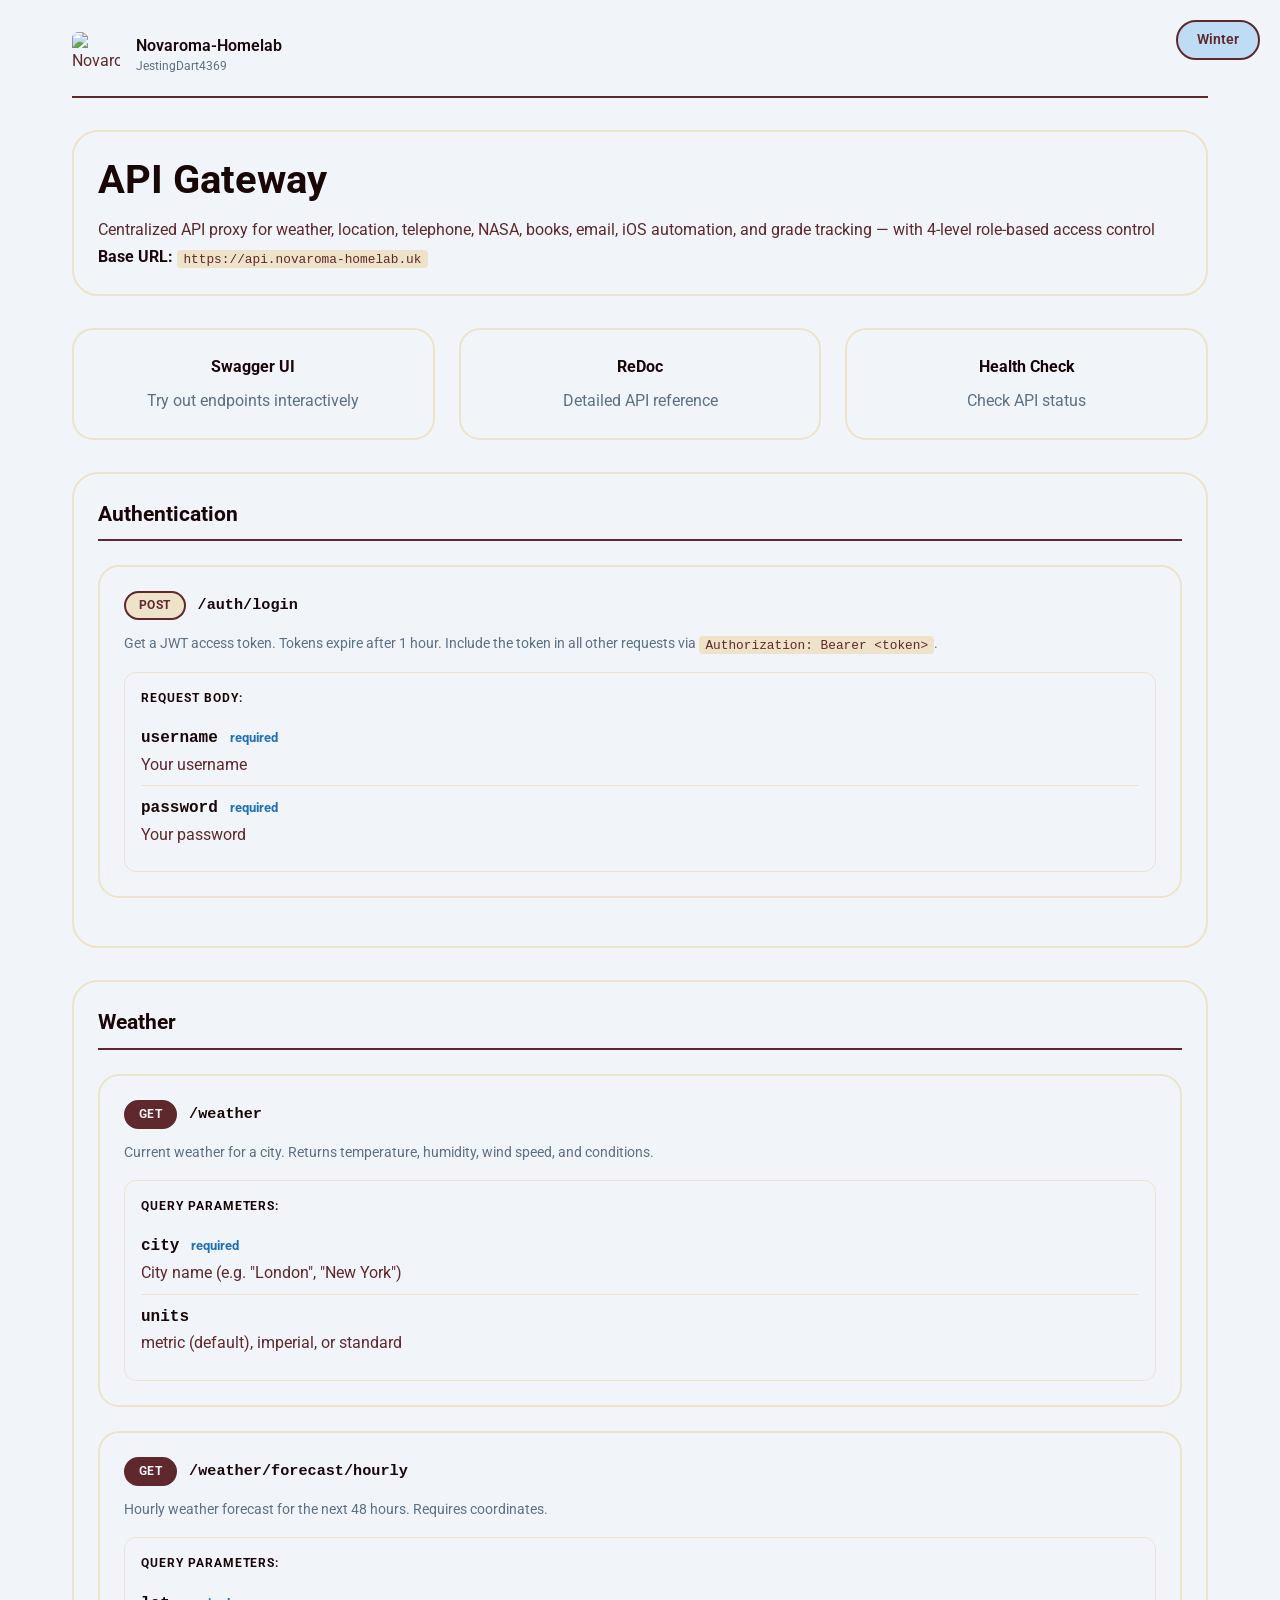
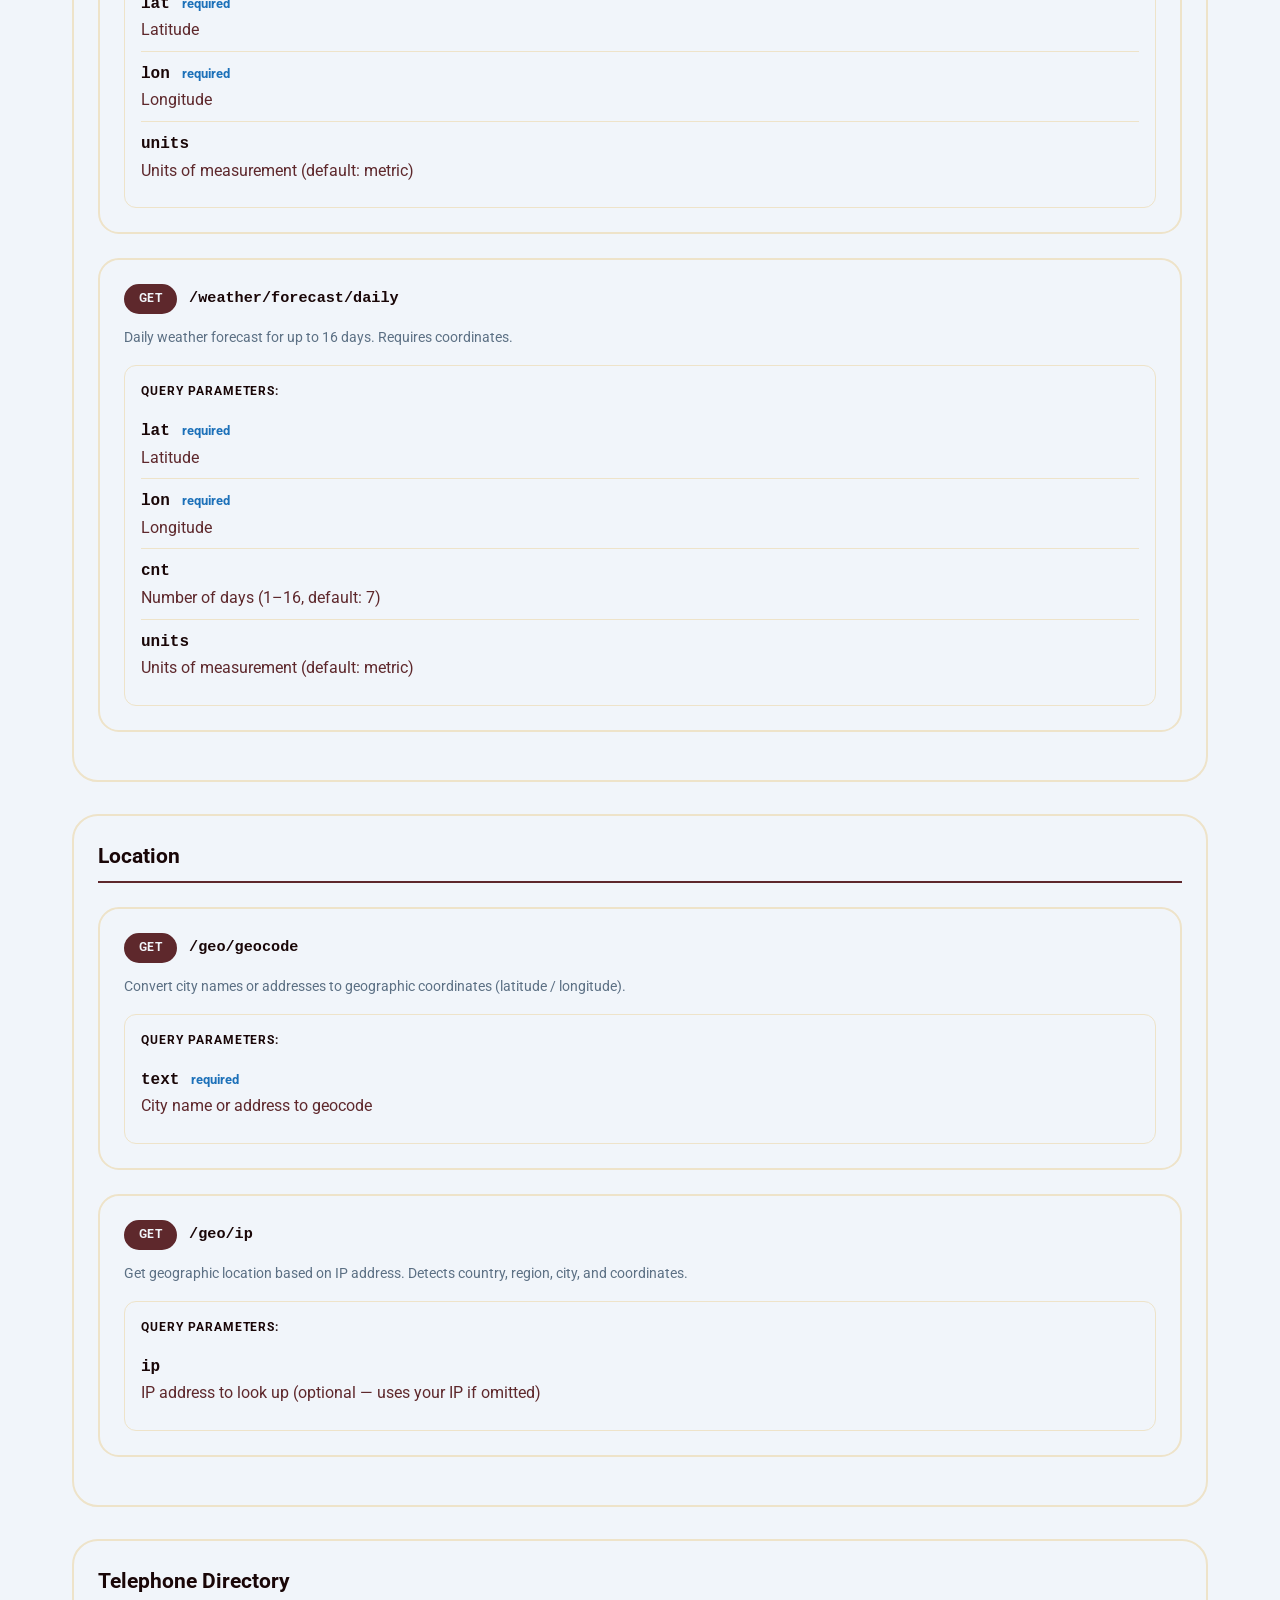
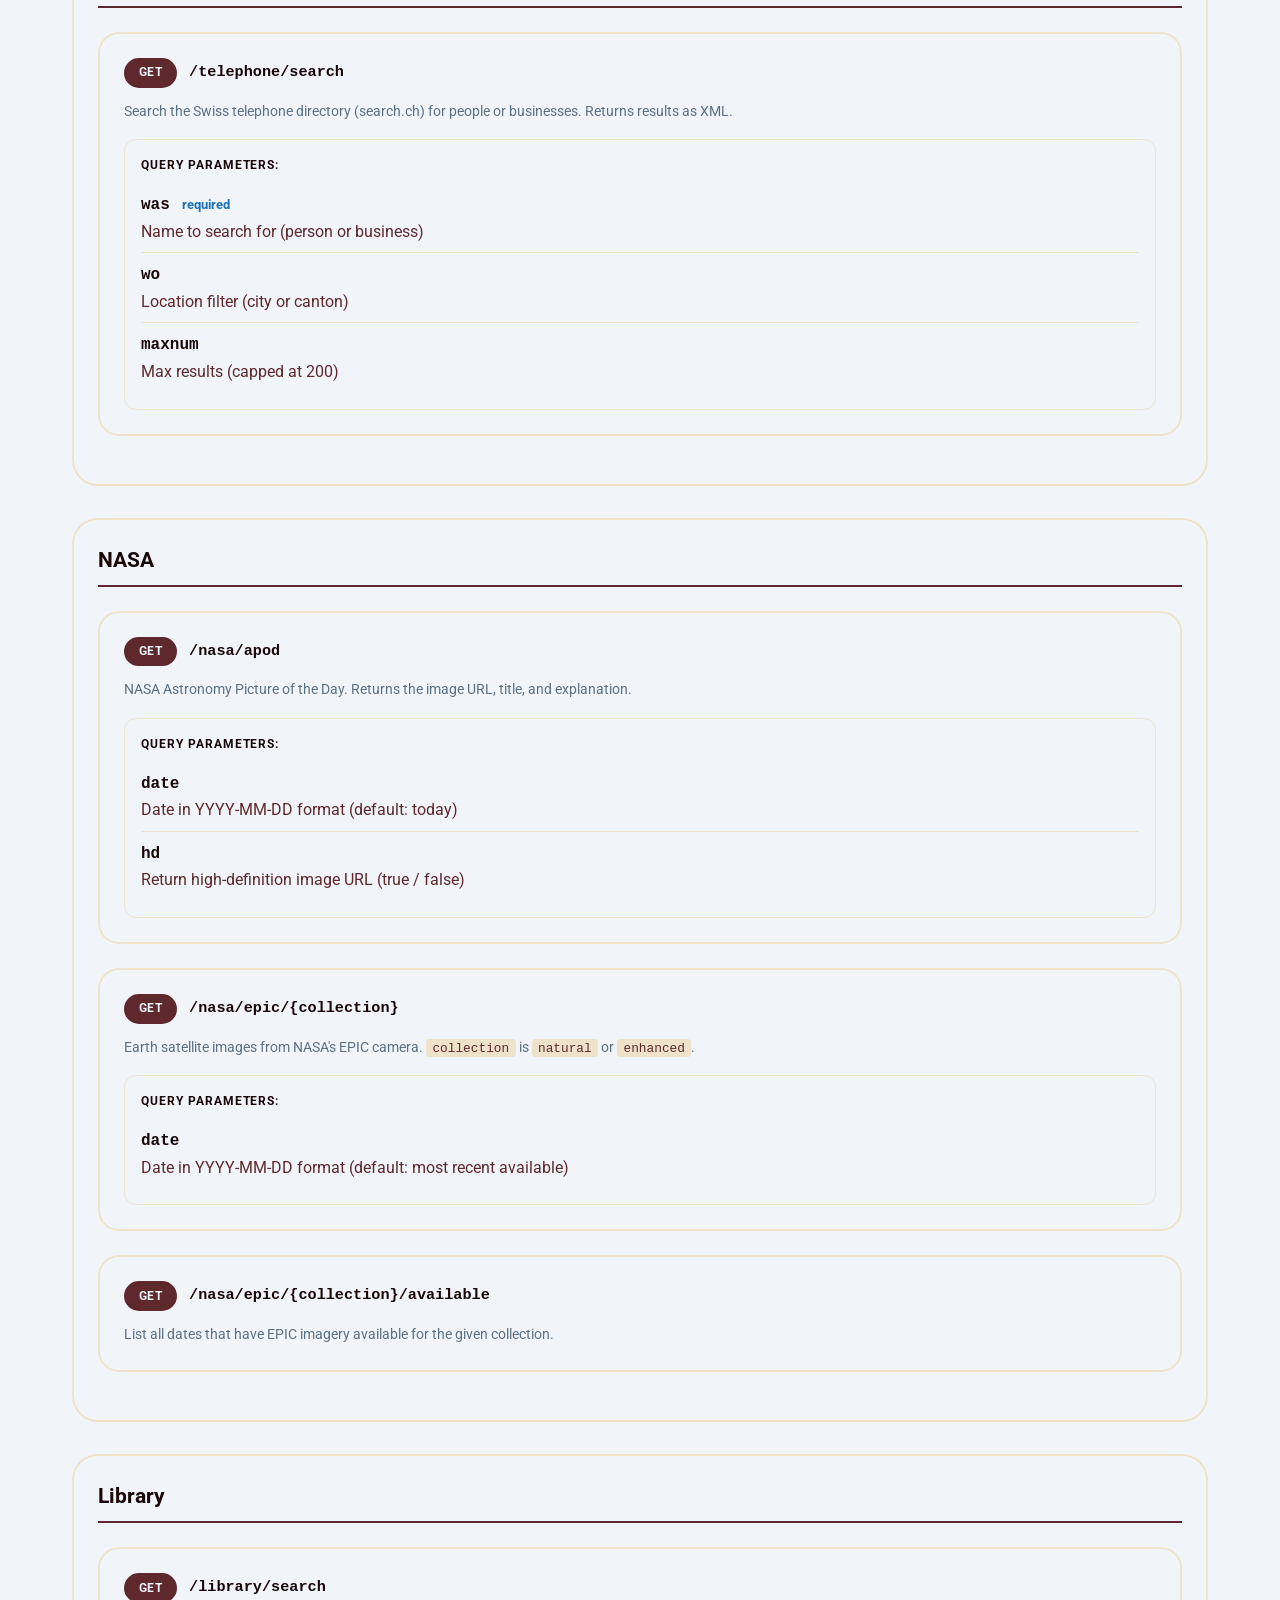
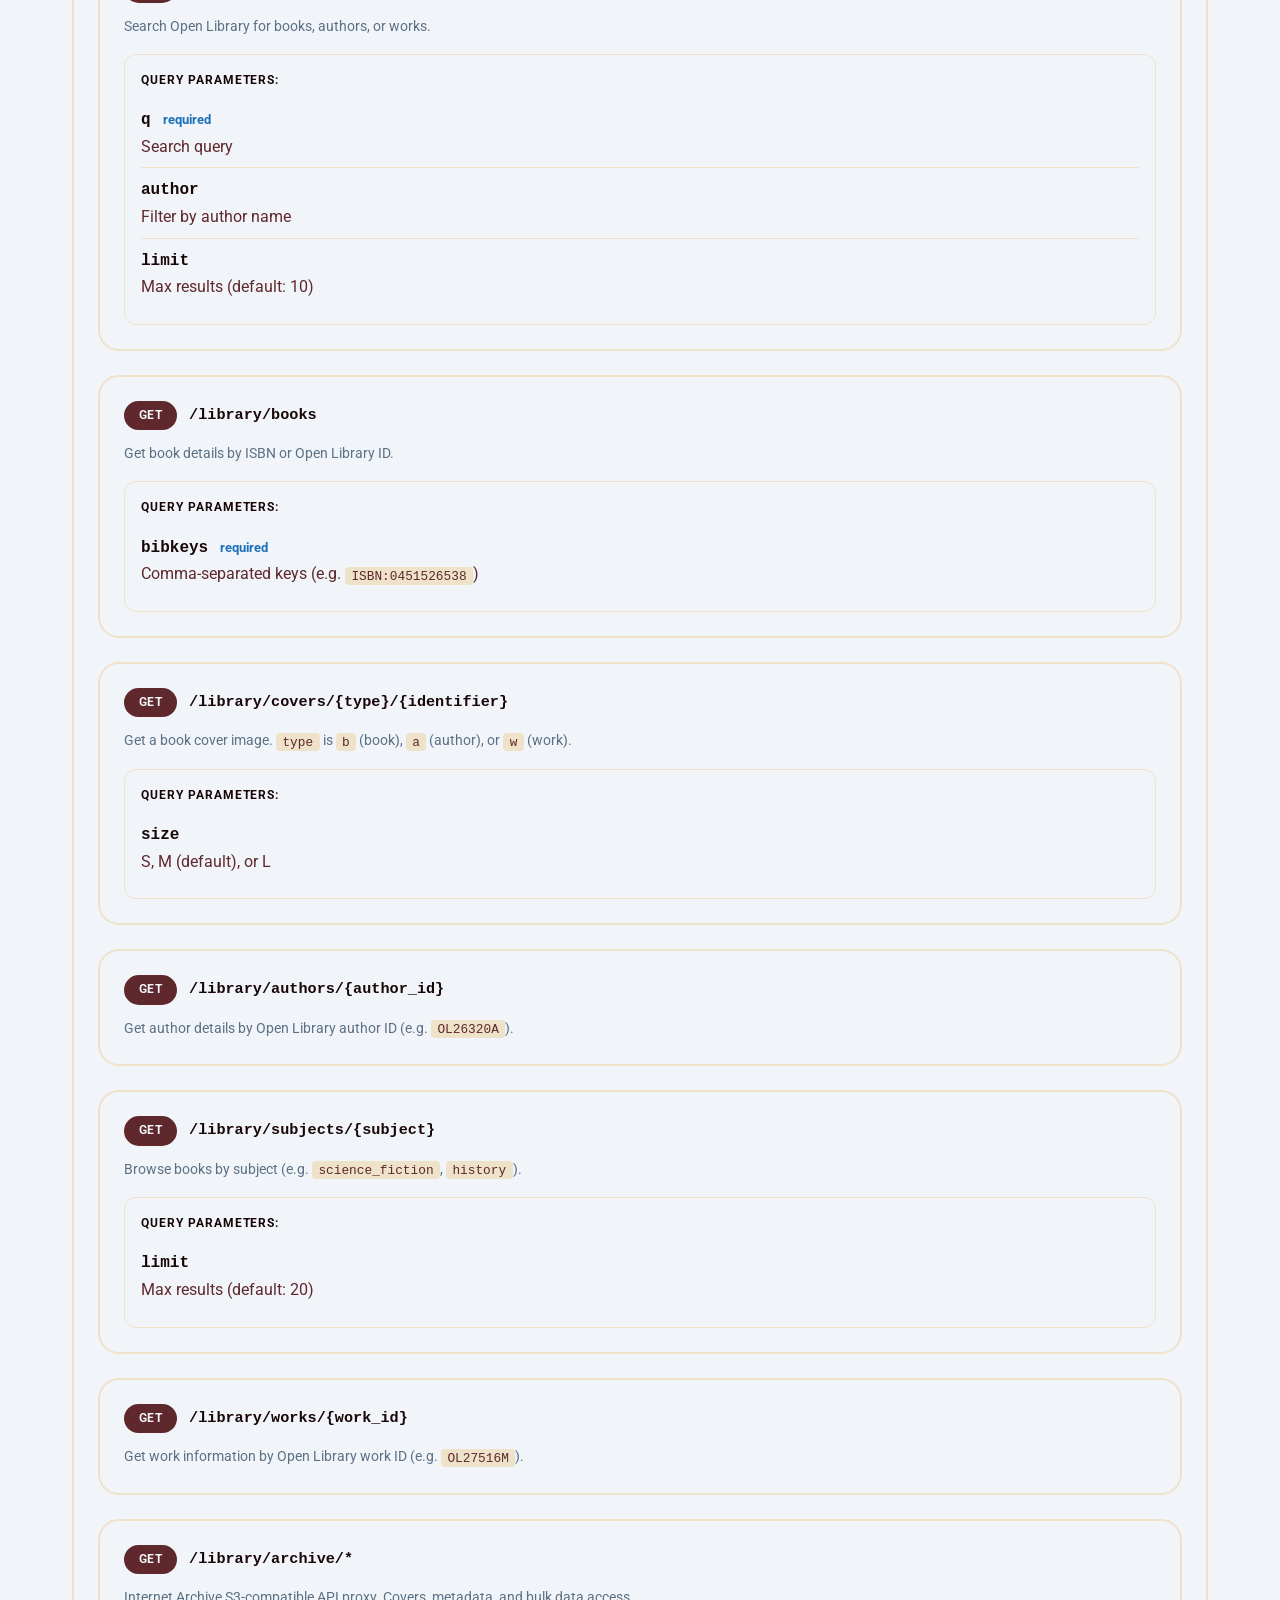
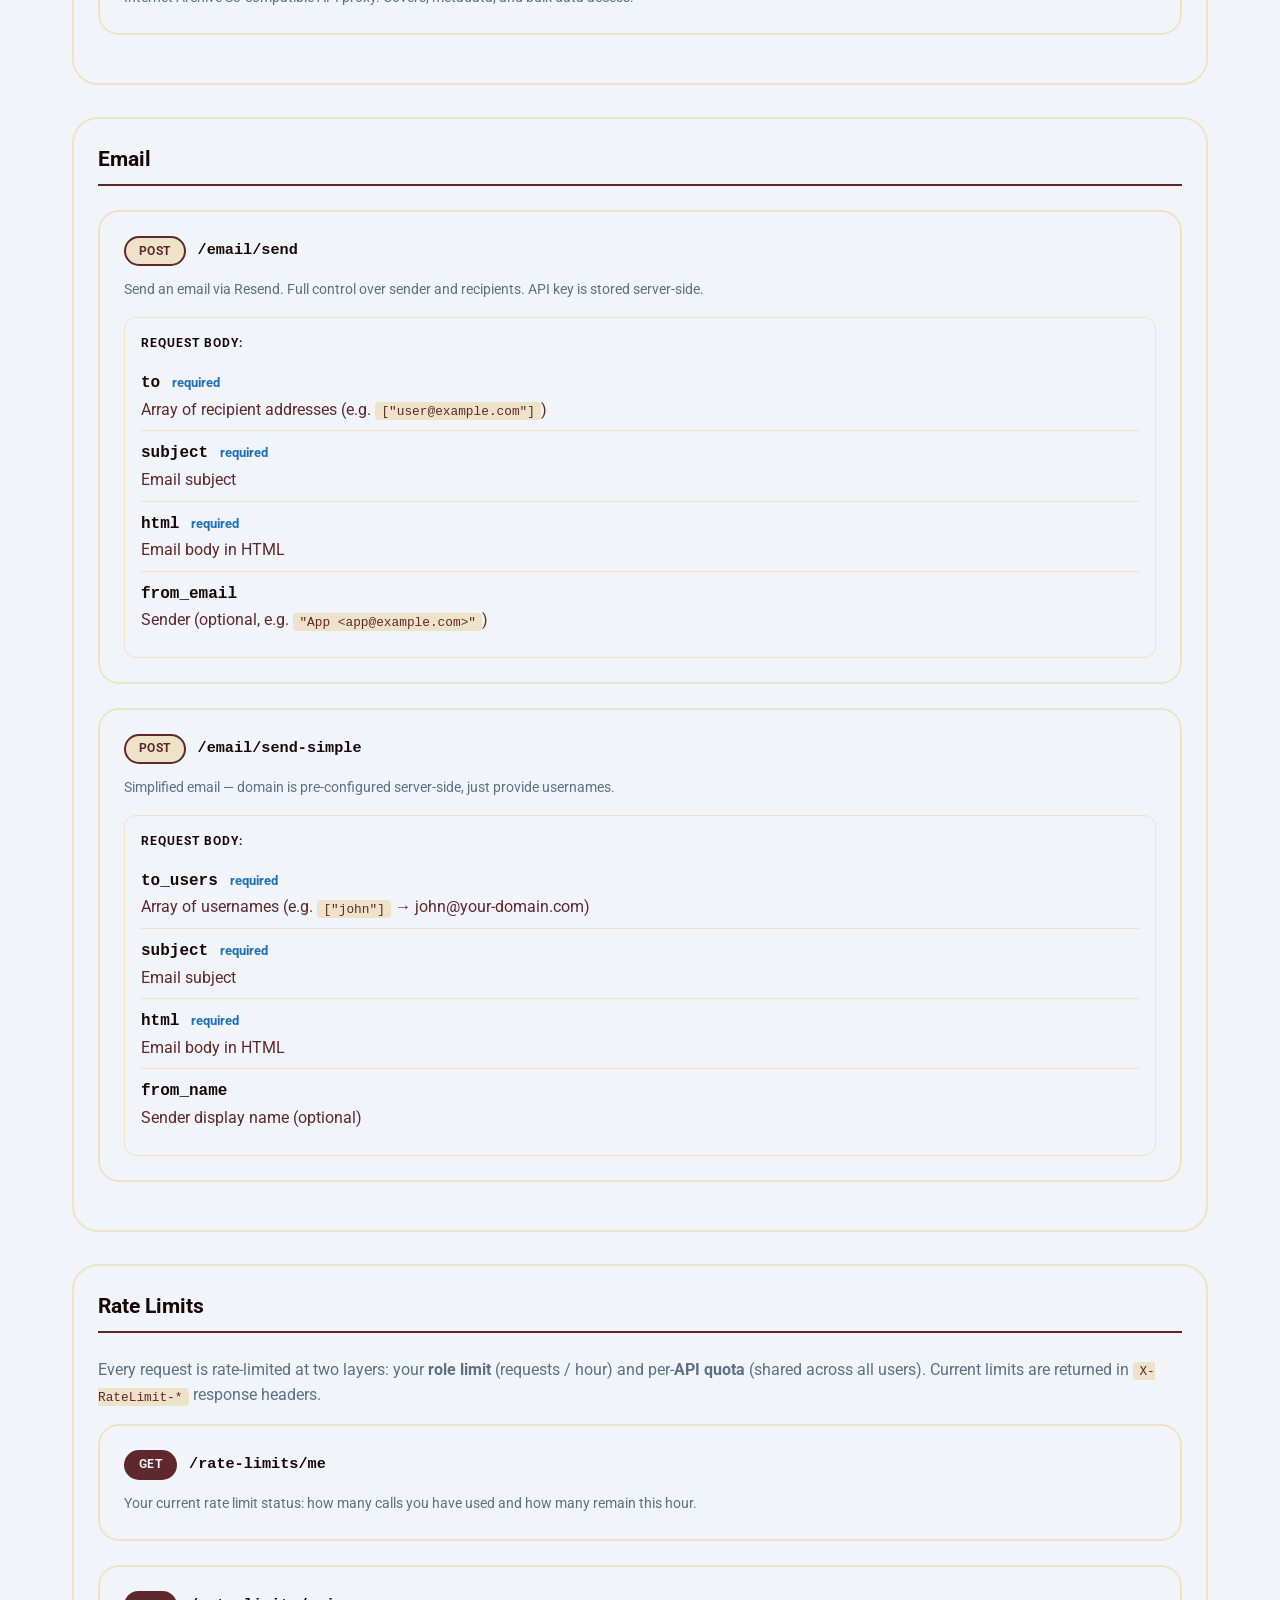
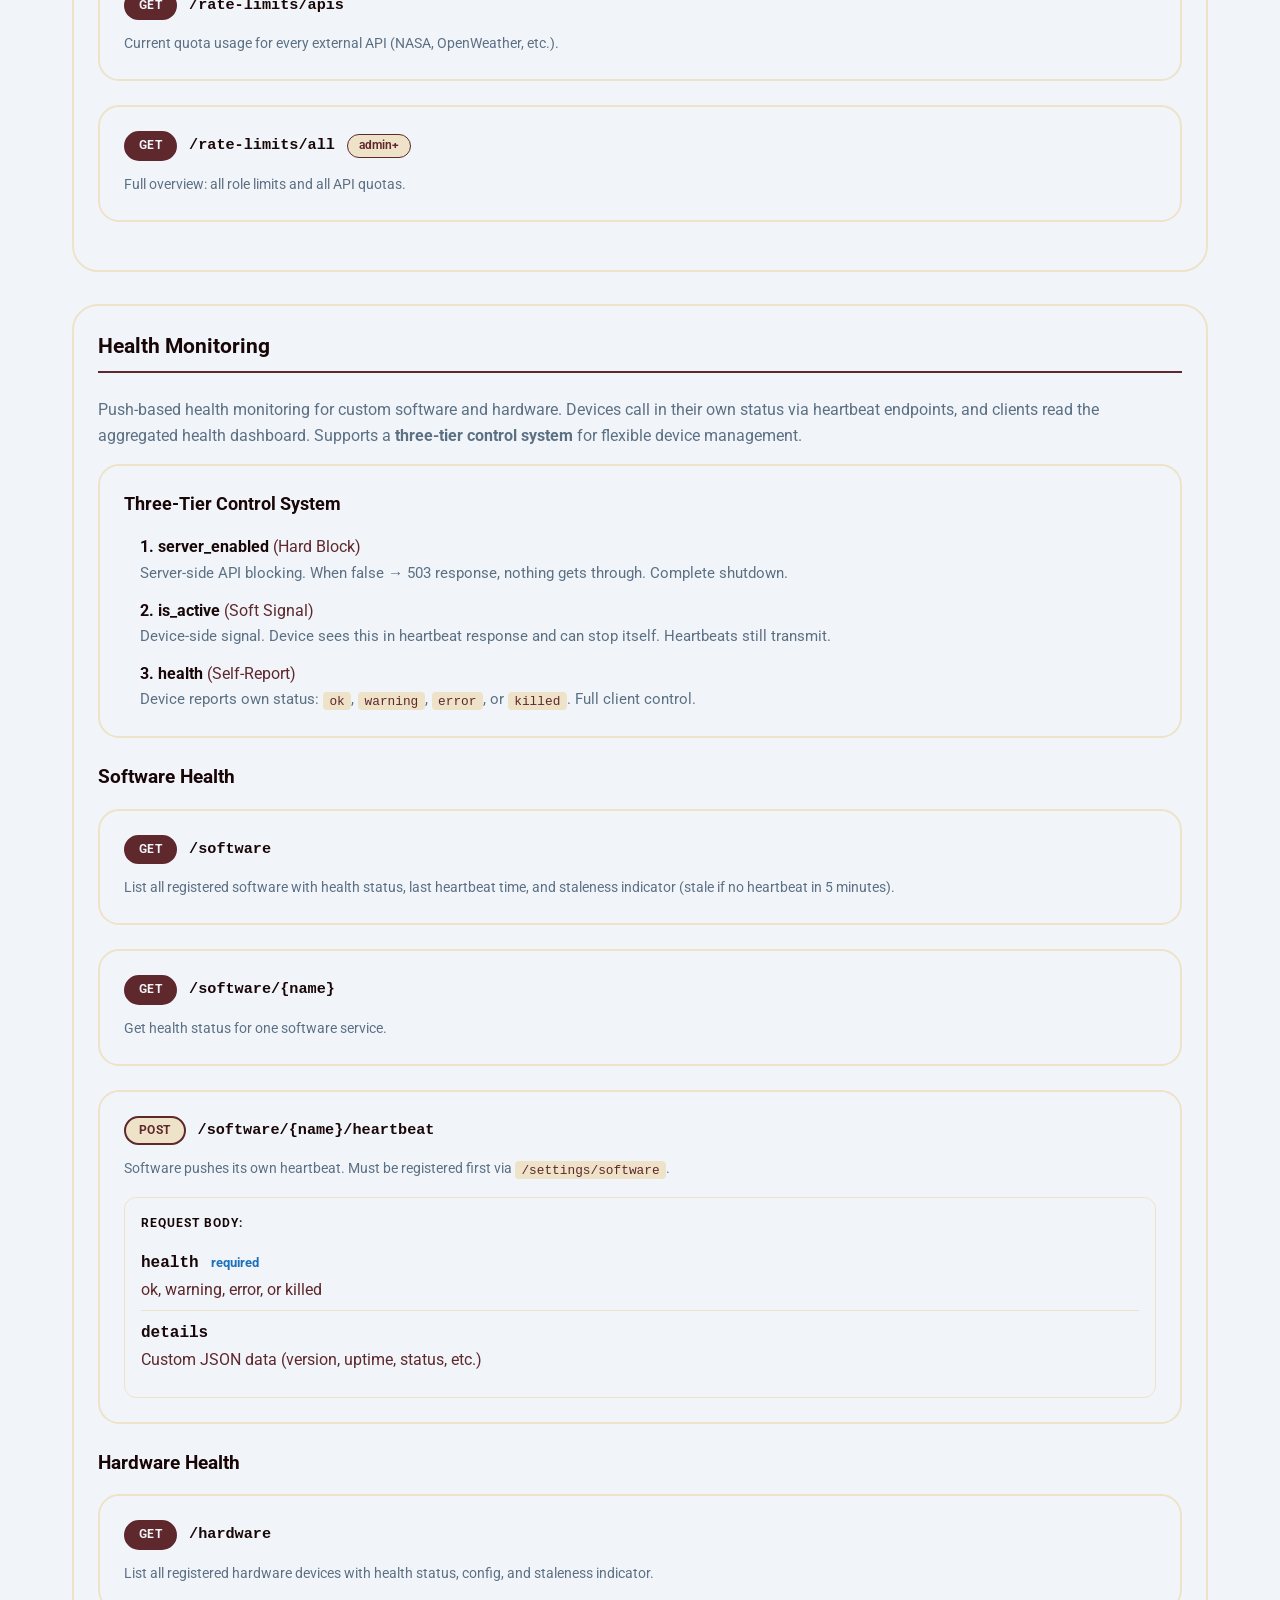
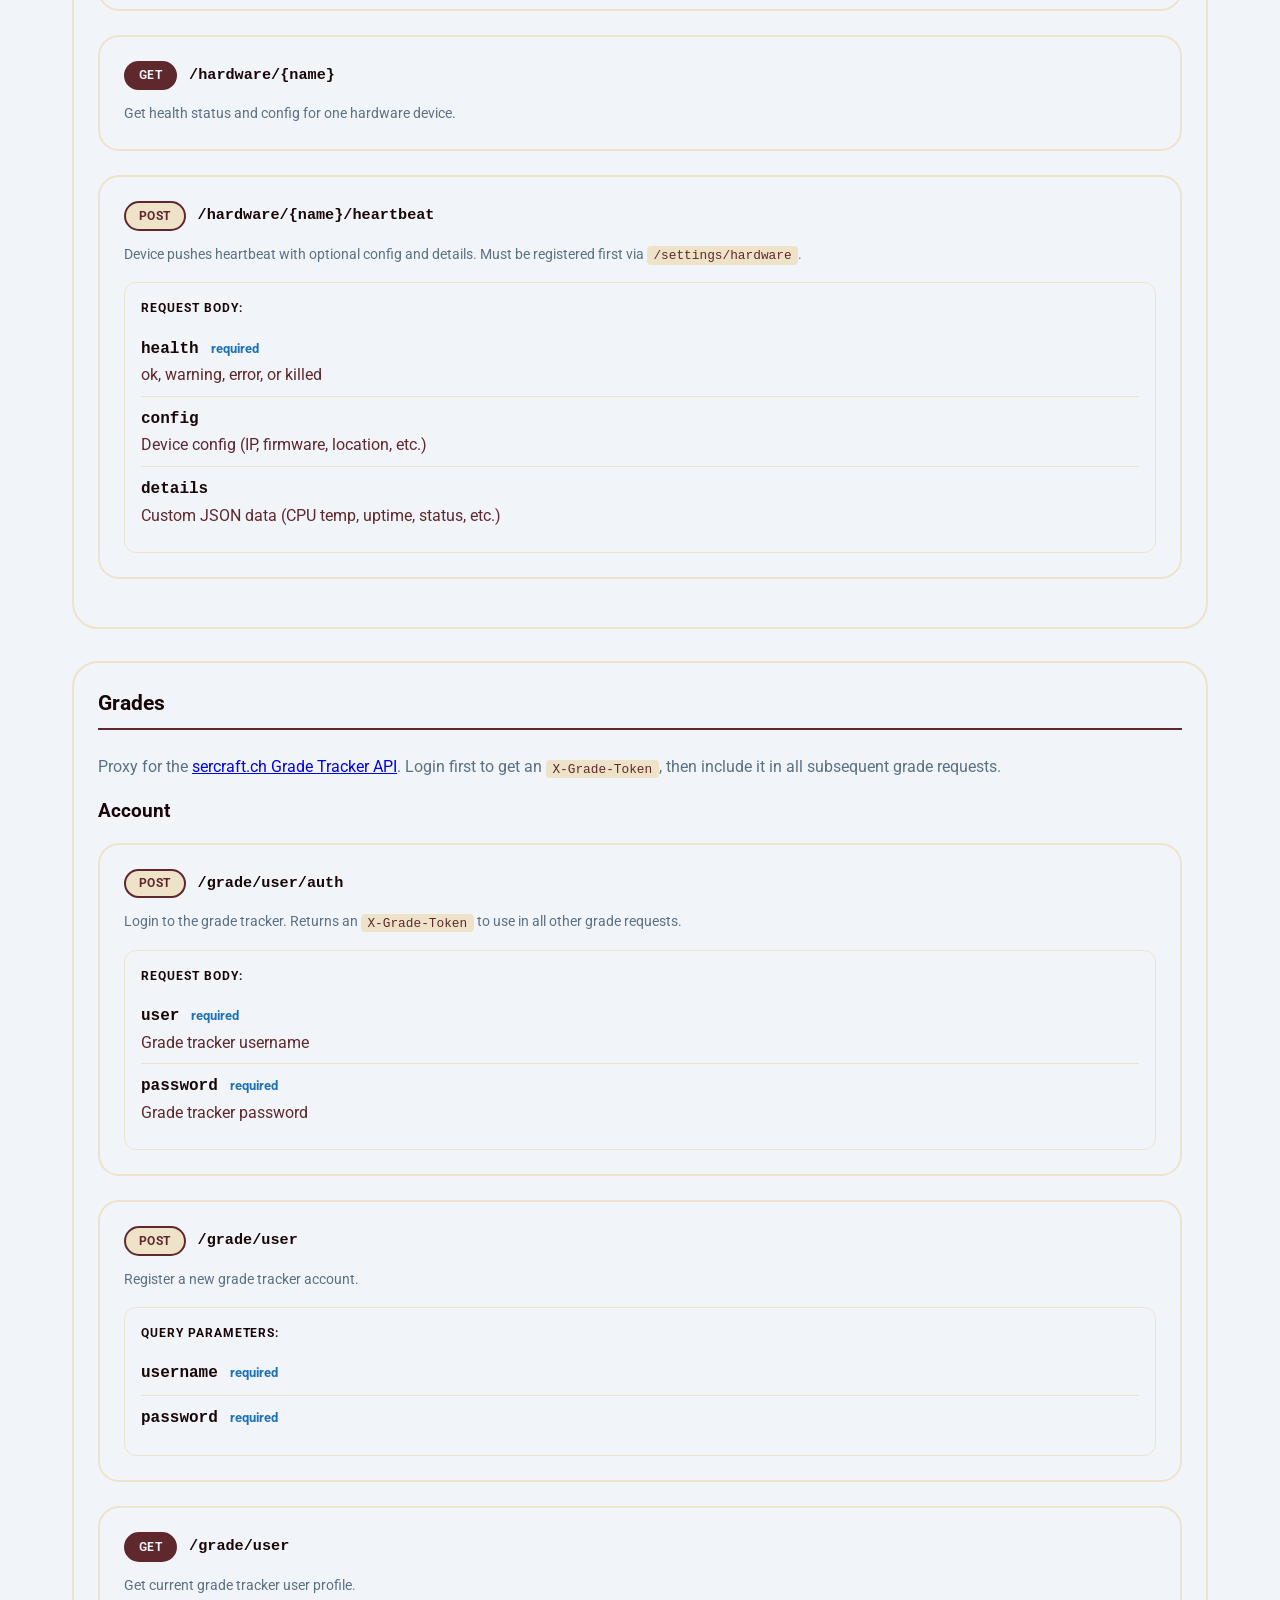
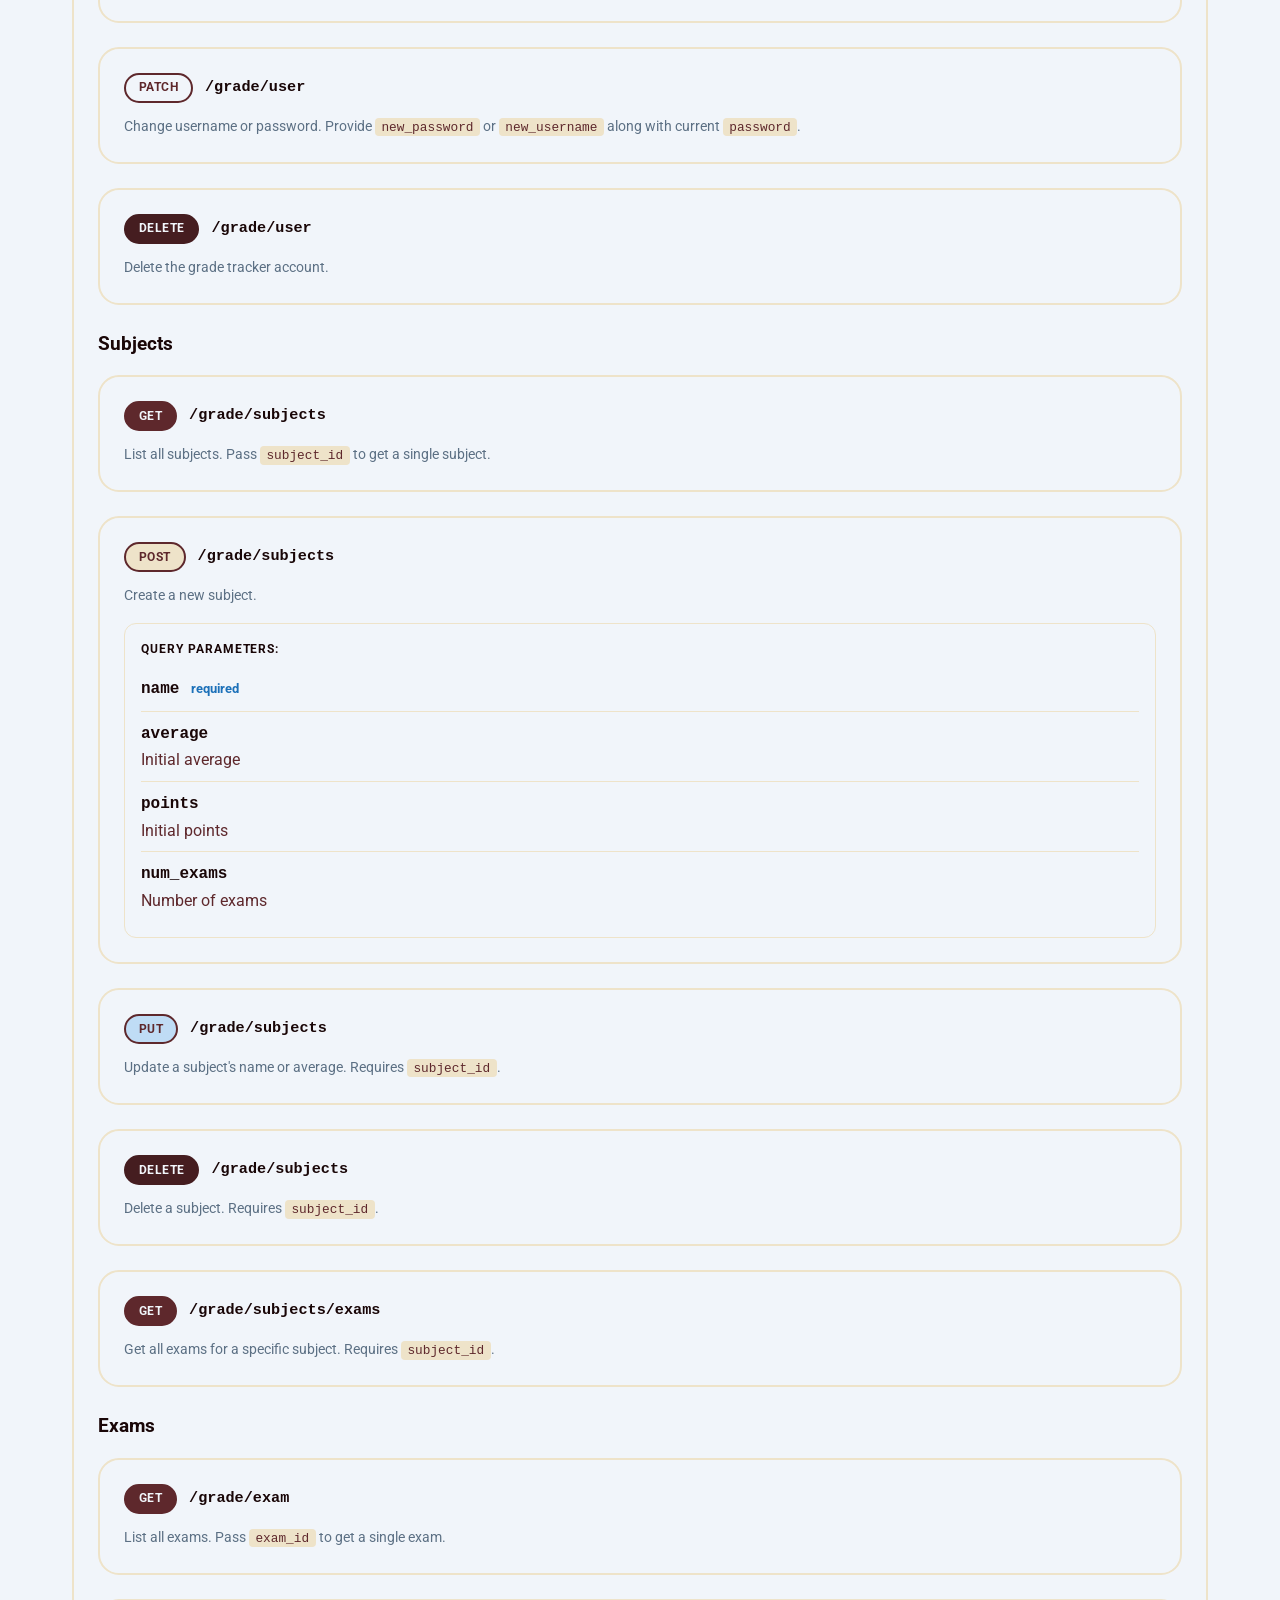
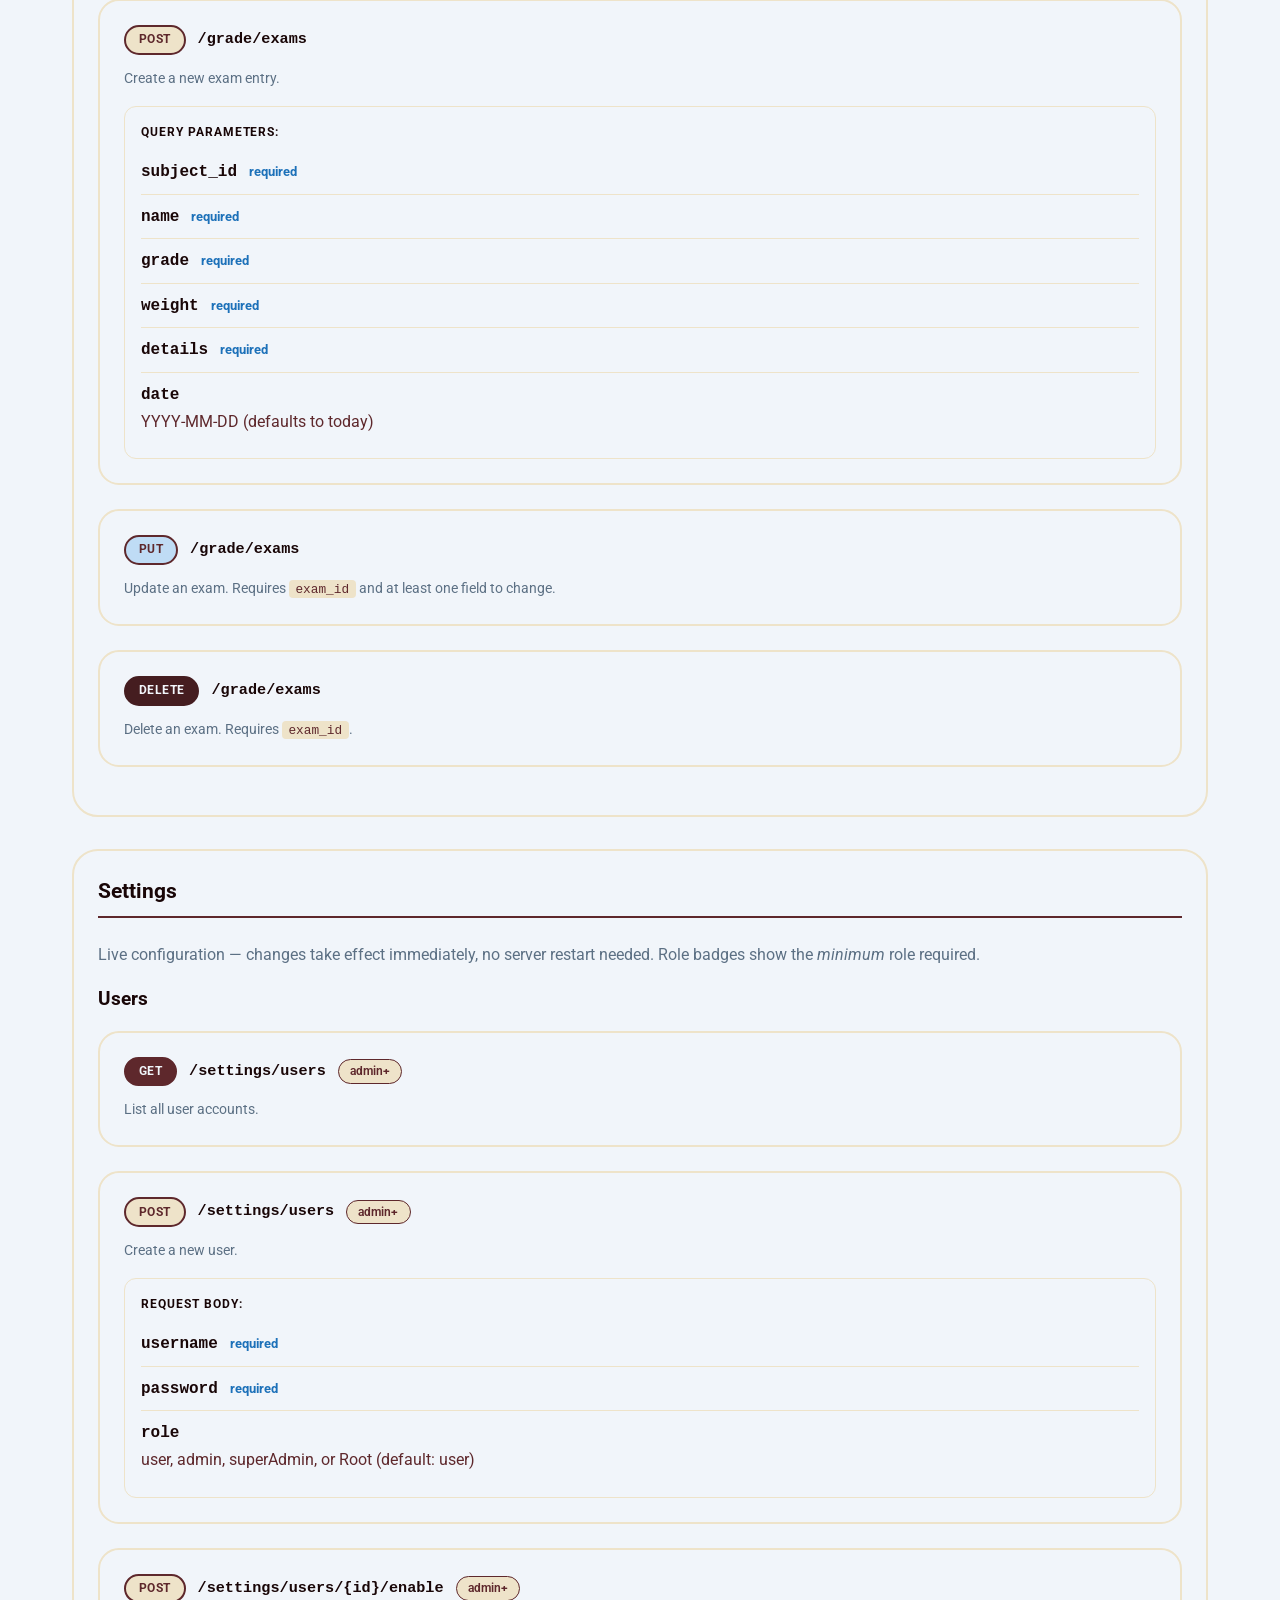
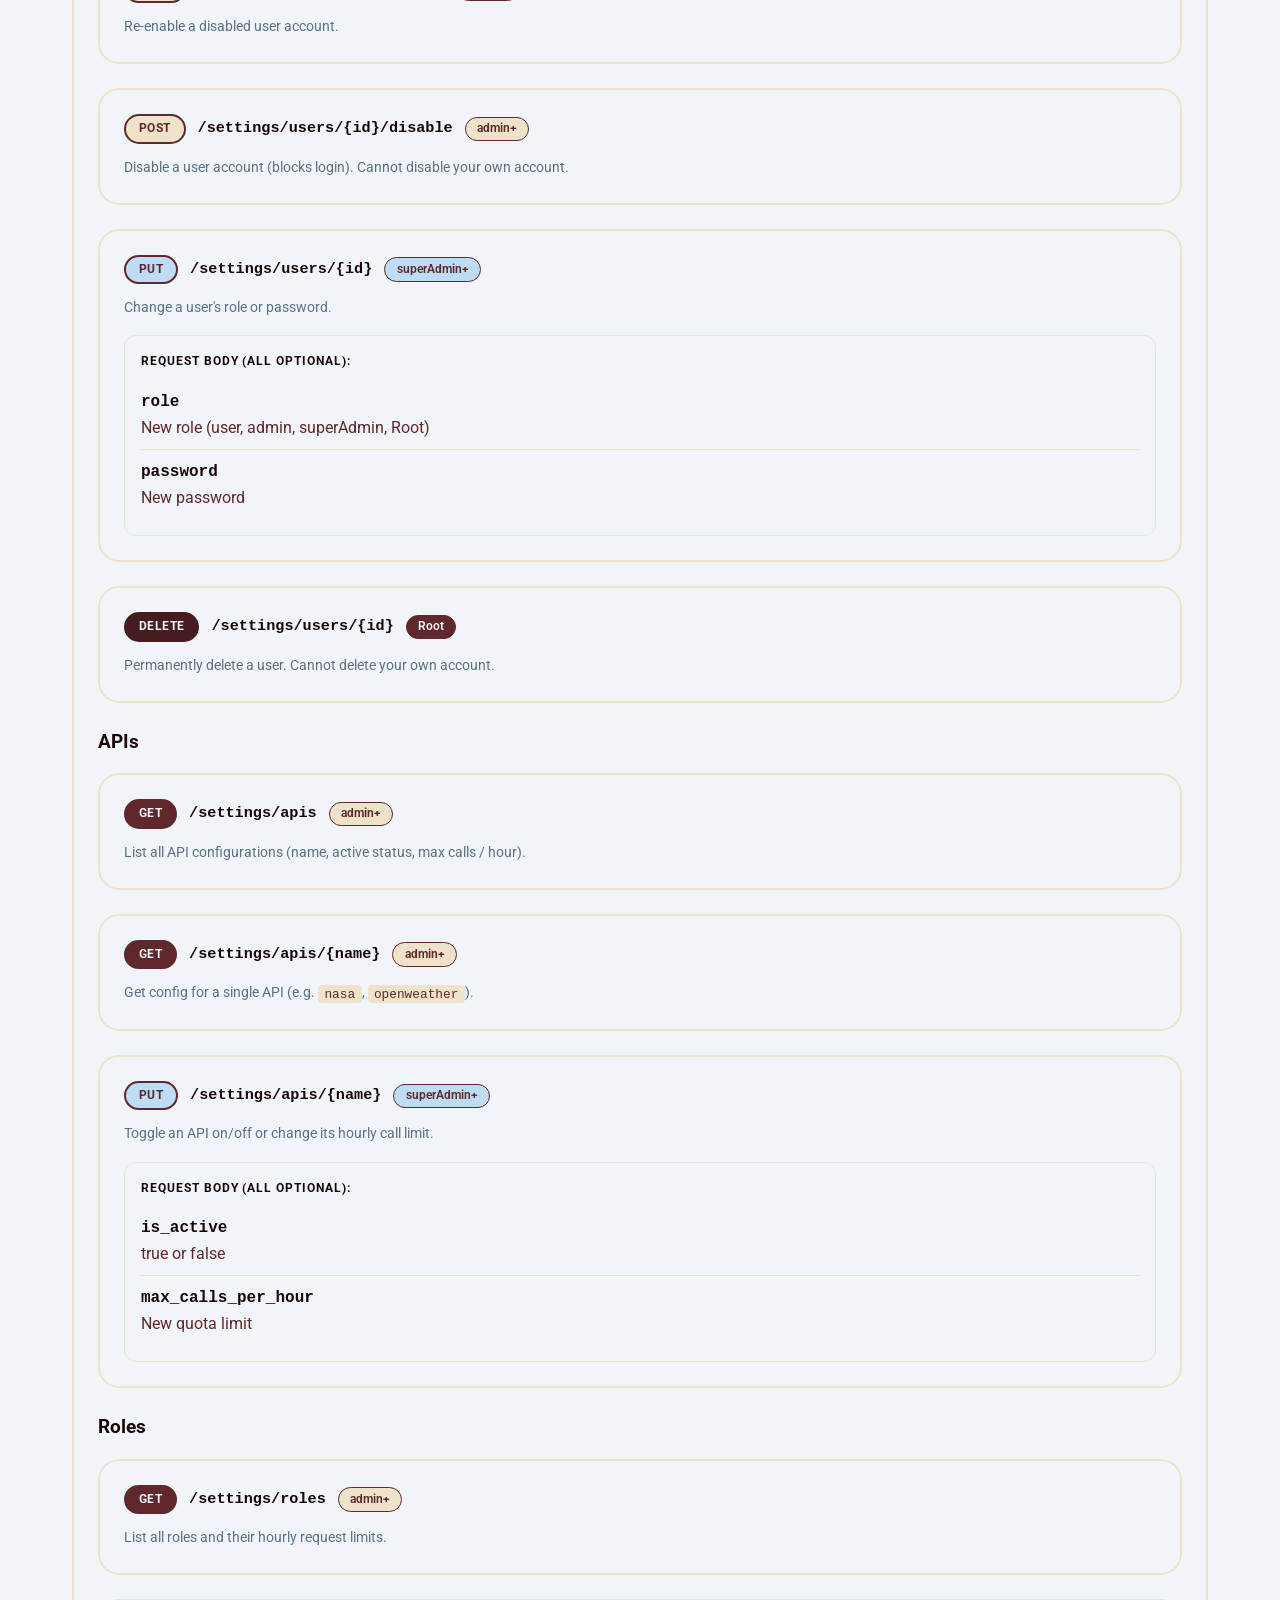
==== commit f97cf99b: "Add Nova Roma logo and seasons to the homepage, Swagger and ReDoc Serve the design-system logo at /l" ====
--- a/legacy/app/templates/index.html
+++ b/legacy/app/templates/index.html
@@ -5,6 +5,7 @@
     <meta name="viewport" content="width=device-width, initial-scale=1.0">
     <title>Novaroma API Gateway</title>
     <meta name="color-scheme" content="light dark">
+    <link rel="icon" type="image/webp" href="/logo.webp">
     <link rel="preconnect" href="https://fonts.googleapis.com">
     <link rel="preconnect" href="https://fonts.gstatic.com" crossorigin>
     <link href="https://fonts.googleapis.com/css2?family=Roboto:wght@400;600;700&display=swap" rel="stylesheet">
@@ -122,6 +123,33 @@
             z-index: 1000;
         }
 
+        .site-header {
+            display: flex;
+            align-items: center;
+            gap: 1rem;
+            padding: 0 0 1rem;
+            margin-bottom: 2rem;
+            border-bottom: var(--line) solid var(--main);
+        }
+
+        .site-header img {
+            height: 48px;
+            width: 48px;
+            border-radius: 6px;
+        }
+
+        .site-title {
+            color: var(--text);
+            font-size: 1rem;
+            font-weight: 600;
+            line-height: 1.3;
+        }
+
+        .site-sub {
+            color: var(--muted);
+            font-size: 0.75rem;
+        }
+
         .header,
         .content,
         .footer {
@@ -363,6 +391,14 @@
     <div class="season-indicator" id="seasonIndicator">Herbst</div>
 
     <div class="container">
+        <div class="site-header">
+            <img src="/logo.webp" alt="Novaroma Logo" width="48" height="48">
+            <div>
+                <div class="site-title">Novaroma-Homelab</div>
+                <div class="site-sub">JestingDart4369</div>
+            </div>
+        </div>
+
         <div class="header">
             <h1>API Gateway</h1>
             <p>Centralized API proxy for weather, location, telephone, NASA, books, email, iOS automation, and grade tracking — with 4-level role-based access control</p>
